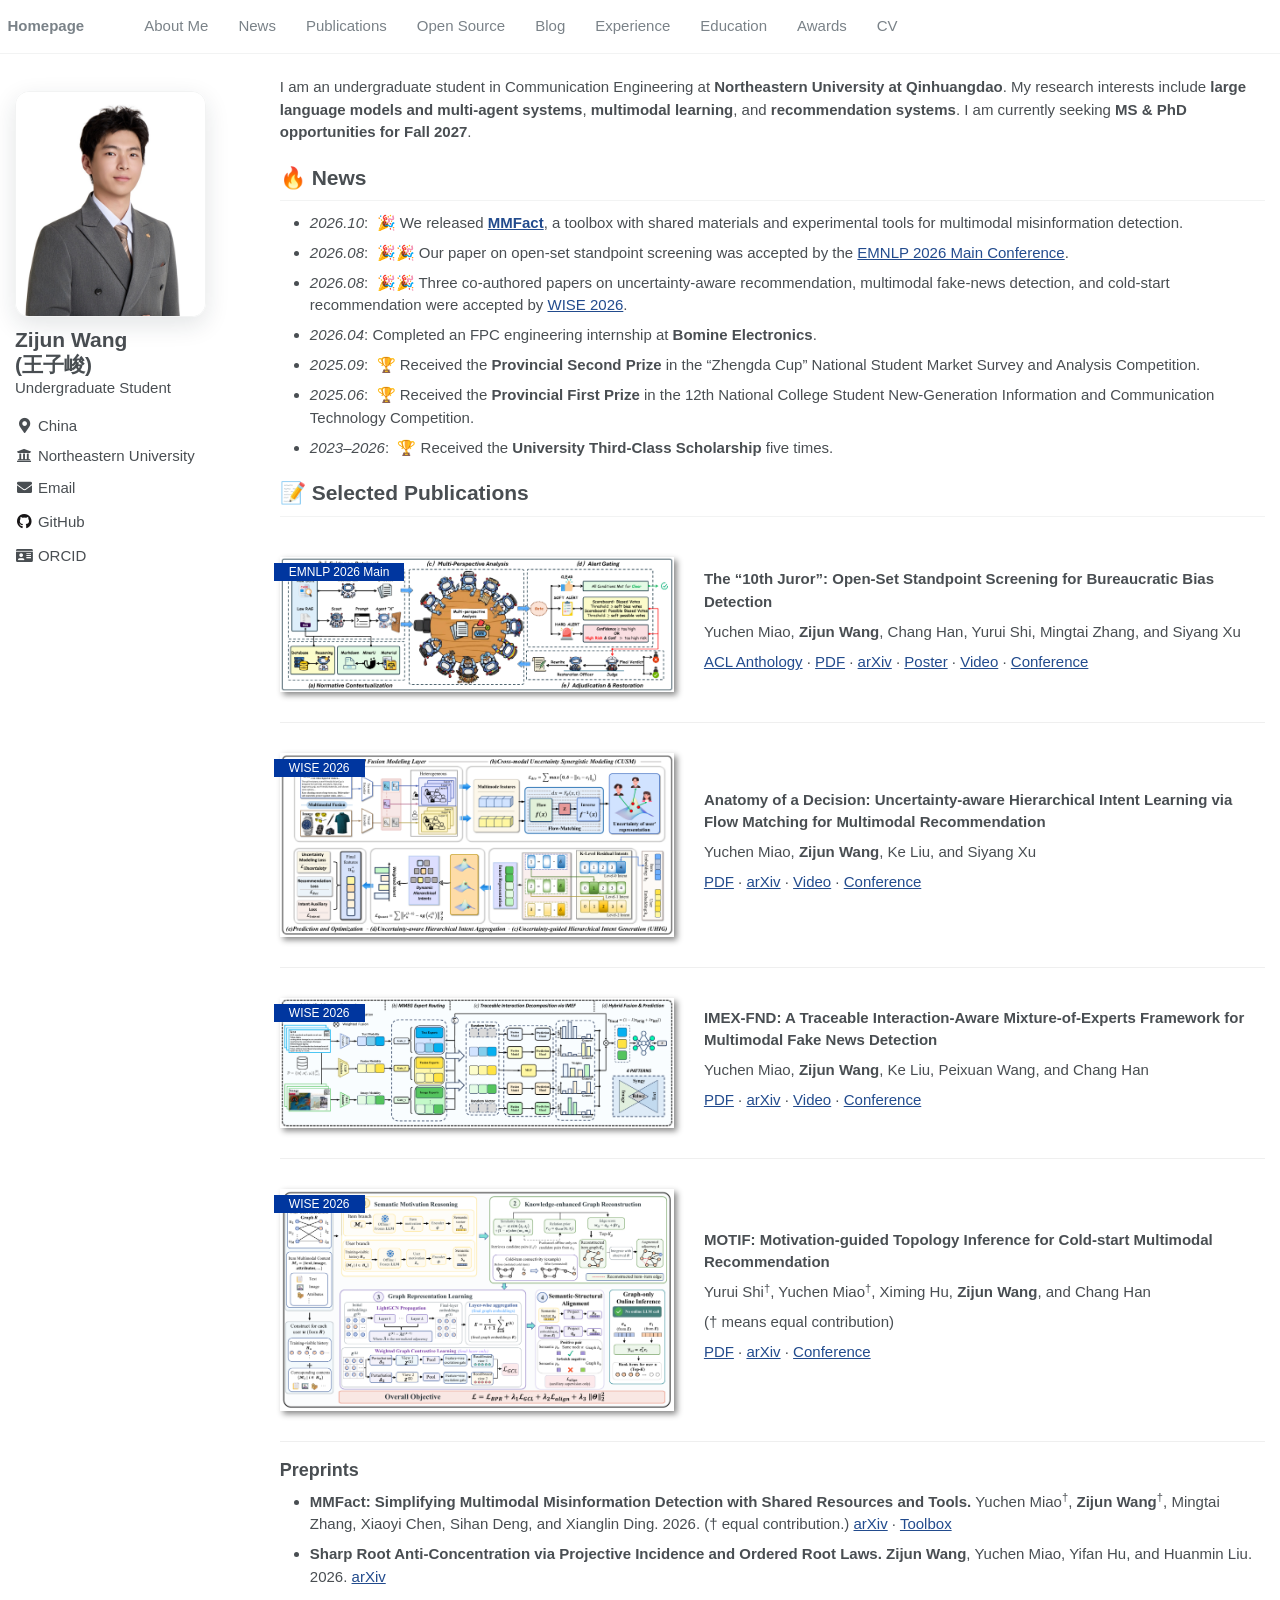
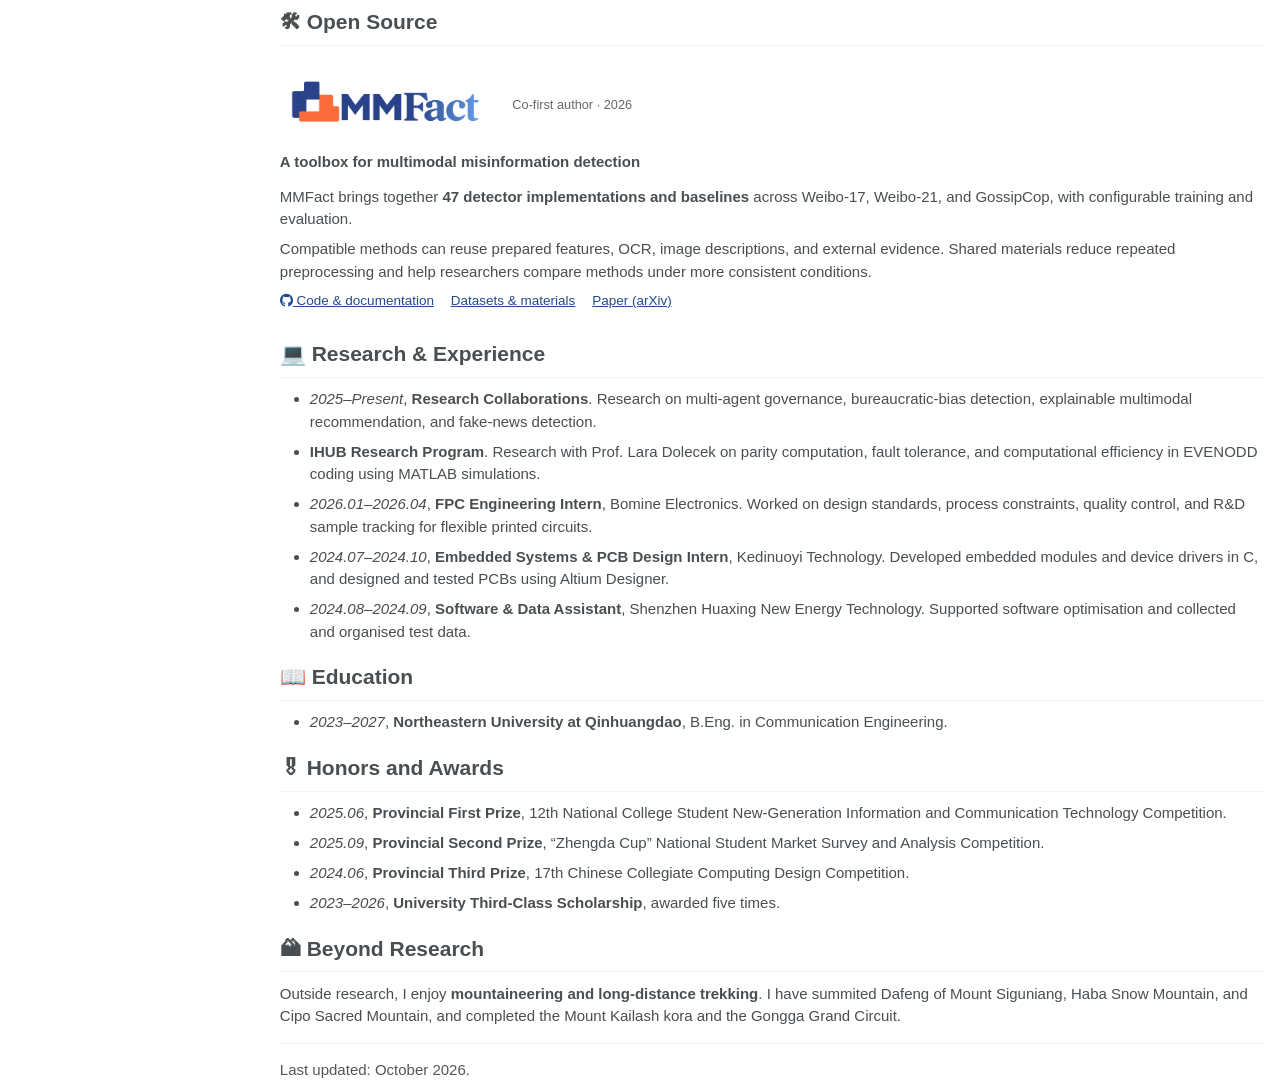
==== index.html @ 19ed55ae "Link EMNLP paper to its ACL Anthology publication" ====
<!doctype html>
<html lang="en" class="no-js">
<head>
  <meta charset="utf-8">
  <meta name="viewport" content="width=device-width, initial-scale=1.0">
  <title>Zijun Wang (王子峻) - Homepage</title>
  <meta name="description" content="Zijun Wang, an undergraduate in Communication Engineering at Northeastern University at Qinhuangdao. Research in large language models, multi-agent systems, multimodal learning, and recommendation.">
  <meta name="author" content="Zijun Wang">
  <meta name="theme-color" content="#ffffff">
  <link rel="canonical" href="https://wangzijun.top/">
  <meta property="og:type" content="website">
  <meta property="og:title" content="Zijun Wang (王子峻) - Homepage">
  <meta property="og:description" content="Zijun Wang, an undergraduate in Communication Engineering at Northeastern University at Qinhuangdao. Research in large language models, multi-agent systems, multimodal learning, and recommendation.">
  <meta property="og:url" content="https://wangzijun.top/">
  <meta property="og:image" content="https://wangzijun.top/assets/img/portrait.jpg">
  <meta name="twitter:card" content="summary_large_image">
  <link rel="icon" type="image/jpeg" href="assets/img/portrait.jpg">
  <link rel="stylesheet" href="assets/css/academic.css">
  <link rel="stylesheet" href="styles.css?v=20261028-open-source">
  <script src="main.js" defer></script>
</head>
<body>
  <a class="skip-link" href="#content">Skip to content</a>
  <header class="masthead">
    <div class="masthead__inner-wrap">
      <div class="masthead__menu">
        <nav id="site-nav" class="greedy-nav" aria-label="Main navigation">
          <button class="menu-toggle" type="button" aria-label="Open navigation" aria-controls="navigation-links" aria-expanded="false"><span class="navicon"></span></button>
          <ul class="visible-links" id="navigation-links">
            <li class="masthead__menu-item masthead__menu-item--lg masthead__menu-home-item"><a href="#about-me">Homepage</a></li>
            <li class="masthead__menu-item"><a href="#about-me">About Me</a></li>
            <li class="masthead__menu-item"><a href="#news">News</a></li>
            <li class="masthead__menu-item"><a href="#publications">Publications</a></li>
            <li class="masthead__menu-item"><a href="#open-source">Open Source</a></li>
            <li class="masthead__menu-item"><a href="articles.html">Blog</a></li>
            <li class="masthead__menu-item"><a href="#experience">Experience</a></li>
            <li class="masthead__menu-item"><a href="#education">Education</a></li>
            <li class="masthead__menu-item"><a href="#awards">Awards</a></li>
            <li class="masthead__menu-item"><a href="assets/cv.pdf">CV</a></li>
          </ul>
        </nav>
      </div>
    </div>
  </header>

  <main id="main">
    <aside class="sidebar sticky" aria-label="About Zijun Wang">
      <div class="profile_box" itemscope itemtype="https://schema.org/Person">
        <div class="author__avatar author__avatar--formal">
          <img src="assets/img/portrait.jpg" alt="Zijun Wang (王子峻)" width="175" height="208" itemprop="image">
        </div>
        <div class="author__content">
          <h3 class="author__name" itemprop="name">Zijun Wang <span class="author__name-cn">(王子峻)</span></h3>
        </div>
        <div class="author__urls-wrapper">
          <ul class="author__urls social-icons">
            <li><div class="author__role">Undergraduate Student</div></li>
            <li><i class="fas fa-fw fa-map-marker-alt" aria-hidden="true"></i> China</li>
            <li class="author__affiliation"><i class="fas fa-fw fa-university" aria-hidden="true"></i> Northeastern University</li>
            <li><a href="mailto:wangzj@mails.neu.edu.cn" itemprop="email"><i class="fas fa-fw fa-envelope" aria-hidden="true"></i> Email</a></li>
            <li><a href="https://github.com/sgzizi" itemprop="sameAs"><i class="fab fa-fw fa-github" aria-hidden="true"></i> GitHub</a></li>
            <li><a href="https://orcid.org/0009-0000-1725-4048" itemprop="sameAs"><i class="fas fa-fw fa-id-card" aria-hidden="true"></i> ORCID</a></li>
          </ul>
          <div class="author__urls_sm">
            <a href="mailto:wangzj@mails.neu.edu.cn" aria-label="Email Zijun Wang"><i class="fas fa-fw fa-envelope" aria-hidden="true"></i></a>
            <a href="https://github.com/sgzizi" aria-label="Zijun Wang on GitHub"><i class="fab fa-fw fa-github" aria-hidden="true"></i></a>
            <a href="https://orcid.org/0009-0000-1725-4048" aria-label="Zijun Wang on ORCID"><i class="fas fa-fw fa-id-card" aria-hidden="true"></i></a>
          </div>
        </div>
      </div>
    </aside>

    <article class="page" id="content" aria-label="Homepage">
      <div class="page__inner-wrap">
        <div class="page__content">
          <p><span class="anchor" id="about-me"></span><span id="about"></span><span id="top"></span></p>
          <p>I am an undergraduate student in Communication Engineering at <strong>Northeastern University at Qinhuangdao</strong>. My research interests include <strong>large language models and multi-agent systems</strong>, <strong>multimodal learning</strong>, and <strong>recommendation systems</strong>. I am currently seeking <strong>MS &amp; PhD opportunities for Fall 2027</strong>.</p>

          <h1 id="news">🔥 News</h1>
          <ul>
            <li><em>2026.10</em>: &nbsp;🎉 We released <a href="#mmfact"><strong>MMFact</strong></a>, a toolbox with shared materials and experimental tools for multimodal misinformation detection.</li>
            <li><em>2026.08</em>: &nbsp;🎉🎉 Our paper on open-set standpoint screening was accepted by the <a href="https://2026.emnlp.org/">EMNLP 2026 Main Conference</a>.</li>
            <li><em>2026.08</em>: &nbsp;🎉🎉 Three co-authored papers on uncertainty-aware recommendation, multimodal fake-news detection, and cold-start recommendation were accepted by <a href="https://conferences.sigappfr.org/wise2026/">WISE 2026</a>.</li>
            <li><em>2026.04</em>: Completed an FPC engineering internship at <strong>Bomine Electronics</strong>.</li>
            <li><em>2025.09</em>: &nbsp;🏆 Received the <strong>Provincial Second Prize</strong> in the “Zhengda Cup” National Student Market Survey and Analysis Competition.</li>
            <li><em>2025.06</em>: &nbsp;🏆 Received the <strong>Provincial First Prize</strong> in the 12th National College Student New-Generation Information and Communication Technology Competition.</li>
            <li><em>2023–2026</em>: &nbsp;🏆 Received the <strong>University Third-Class Scholarship</strong> five times.</li>
          </ul>

          <span id="research"></span>
          <h1 id="publications">📝 Selected Publications</h1>

          <div class="paper-box">
            <div class="paper-box-image"><div>
              <div class="badge">EMNLP 2026 Main</div>
              <img src="assets/img/publications/emnlp-10th-juror.png" alt="Framework of The 10th Juror" loading="lazy" width="400">
            </div></div>
            <div class="paper-box-text">
              <p><strong>The “10th Juror”: Open-Set Standpoint Screening for Bureaucratic Bias Detection</strong></p>
              <p>Yuchen Miao, <strong>Zijun Wang</strong>, Chang Han, Yurui Shi, Mingtai Zhang, and Siyang Xu</p>
              <p><a href="https://aclanthology.org/2026.emnlp-main.547/">ACL Anthology</a> · <a href="https://aclanthology.org/2026.emnlp-main.547.pdf">PDF</a> · <a href="https://arxiv.org/abs/2610.11136">arXiv</a> · <a href="https://yuchenmiao04.github.io/files/emnlp-10th-juror-poster.pdf">Poster</a> · <a href="https://www.bilibili.com/video/BV1QHHC6YEsH/">Video</a> · <a href="https://2026.emnlp.org/">Conference</a></p>
            </div>
          </div>

          <div class="paper-box">
            <div class="paper-box-image"><div>
              <div class="badge">WISE 2026</div>
              <img src="assets/img/publications/uhiflow.png" alt="UHIFlow framework" loading="lazy" width="400">
            </div></div>
            <div class="paper-box-text">
              <p><strong>Anatomy of a Decision: Uncertainty-aware Hierarchical Intent Learning via Flow Matching for Multimodal Recommendation</strong></p>
              <p>Yuchen Miao, <strong>Zijun Wang</strong>, Ke Liu, and Siyang Xu</p>
              <p><a href="assets/papers/uhiflow.pdf">PDF</a> · <a href="https://arxiv.org/abs/2609.29609">arXiv</a> · <a href="https://www.bilibili.com/video/BV1sLpt6jEbX/">Video</a> · <a href="https://conferences.sigappfr.org/wise2026/">Conference</a></p>
            </div>
          </div>

          <div class="paper-box">
            <div class="paper-box-image"><div>
              <div class="badge">WISE 2026</div>
              <img src="assets/img/publications/imex-fnd.png" alt="IMEX-FND framework" loading="lazy" width="400">
            </div></div>
            <div class="paper-box-text">
              <p><strong>IMEX-FND: A Traceable Interaction-Aware Mixture-of-Experts Framework for Multimodal Fake News Detection</strong></p>
              <p>Yuchen Miao, <strong>Zijun Wang</strong>, Ke Liu, Peixuan Wang, and Chang Han</p>
              <p><a href="assets/papers/imex-fnd.pdf">PDF</a> · <a href="https://arxiv.org/abs/2609.29610">arXiv</a> · <a href="https://www.bilibili.com/video/BV16Hpx6YENu/">Video</a> · <a href="https://conferences.sigappfr.org/wise2026/">Conference</a></p>
            </div>
          </div>

          <div class="paper-box">
            <div class="paper-box-image"><div>
              <div class="badge">WISE 2026</div>
              <img src="assets/img/publications/motif.png" alt="MOTIF framework" loading="lazy" width="400">
            </div></div>
            <div class="paper-box-text">
              <p><strong>MOTIF: Motivation-guided Topology Inference for Cold-start Multimodal Recommendation</strong></p>
              <p>Yurui Shi<sup>†</sup>, Yuchen Miao<sup>†</sup>, Ximing Hu, <strong>Zijun Wang</strong>, and Chang Han</p>
              <p>(† means equal contribution)</p>
              <p><a href="assets/papers/motif.pdf">PDF</a> · <a href="https://arxiv.org/abs/2608.25381">arXiv</a> · <a href="https://conferences.sigappfr.org/wise2026/">Conference</a></p>
            </div>
          </div>

          <h2 id="preprints">Preprints</h2>
          <ul>
            <li><strong>MMFact: Simplifying Multimodal Misinformation Detection with Shared Resources and Tools.</strong> Yuchen Miao<sup>†</sup>, <strong>Zijun Wang</strong><sup>†</sup>, Mingtai Zhang, Xiaoyi Chen, Sihan Deng, and Xianglin Ding. 2026. († equal contribution.) <a href="https://arxiv.org/abs/2610.34162">arXiv</a> · <a href="#mmfact">Toolbox</a></li>
            <li><strong>Sharp Root Anti-Concentration via Projective Incidence and Ordered Root Laws.</strong> <strong>Zijun Wang</strong>, Yuchen Miao, Yifan Hu, and Huanmin Liu. 2026. <a href="https://arxiv.org/abs/2608.01670">arXiv</a></li>
          </ul>

          <h1 id="open-source">🛠 Open Source</h1>
          <section class="open-source-project" id="mmfact" aria-labelledby="mmfact-title">
            <div class="open-source-project__header">
              <h2 id="mmfact-title"><a href="https://github.com/yuchenmiao04/MMFact"><img src="assets/img/projects/mmfact.png" alt="MMFact" width="2172" height="724" loading="lazy"></a></h2>
              <p class="open-source-project__meta">Co-first author · 2026</p>
            </div>
            <p class="open-source-project__subtitle">A toolbox for multimodal misinformation detection</p>
            <p>MMFact brings together <strong>47 detector implementations and baselines</strong> across Weibo-17, Weibo-21, and GossipCop, with configurable training and evaluation.</p>
            <p>Compatible methods can reuse prepared features, OCR, image descriptions, and external evidence. Shared materials reduce repeated preprocessing and help researchers compare methods under more consistent conditions.</p>
            <p class="open-source-project__links">
              <a href="https://github.com/yuchenmiao04/MMFact"><i class="fab fa-github" aria-hidden="true"></i> Code &amp; documentation</a>
              <a href="https://huggingface.co/datasets/PNemo/MMFact">Datasets &amp; materials</a>
              <a href="https://arxiv.org/abs/2610.34162">Paper (arXiv)</a>
            </p>
          </section>

          <h1 id="experience">💻 Research &amp; Experience</h1>
          <ul>
            <li><em>2025–Present</em>, <strong>Research Collaborations</strong>. Research on multi-agent governance, bureaucratic-bias detection, explainable multimodal recommendation, and fake-news detection.</li>
            <li><strong>IHUB Research Program</strong>. Research with Prof. Lara Dolecek on parity computation, fault tolerance, and computational efficiency in EVENODD coding using MATLAB simulations.</li>
            <li><em>2026.01–2026.04</em>, <strong>FPC Engineering Intern</strong>, Bomine Electronics. Worked on design standards, process constraints, quality control, and R&amp;D sample tracking for flexible printed circuits.</li>
            <li><em>2024.07–2024.10</em>, <strong>Embedded Systems &amp; PCB Design Intern</strong>, Kedinuoyi Technology. Developed embedded modules and device drivers in C, and designed and tested PCBs using Altium Designer.</li>
            <li><em>2024.08–2024.09</em>, <strong>Software &amp; Data Assistant</strong>, Shenzhen Huaxing New Energy Technology. Supported software optimisation and collected and organised test data.</li>
          </ul>

          <h1 id="education">📖 Education</h1>
          <ul>
            <li><em>2023–2027</em>, <strong>Northeastern University at Qinhuangdao</strong>, B.Eng. in Communication Engineering.</li>
          </ul>

          <h1 id="awards">🎖 Honors and Awards</h1>
          <ul>
            <li><em>2025.06</em>, <strong>Provincial First Prize</strong>, 12th National College Student New-Generation Information and Communication Technology Competition.</li>
            <li><em>2025.09</em>, <strong>Provincial Second Prize</strong>, “Zhengda Cup” National Student Market Survey and Analysis Competition.</li>
            <li><em>2024.06</em>, <strong>Provincial Third Prize</strong>, 17th Chinese Collegiate Computing Design Competition.</li>
            <li><em>2023–2026</em>, <strong>University Third-Class Scholarship</strong>, awarded five times.</li>
          </ul>

          <h1 id="beyond-research">🏔 Beyond Research</h1>
          <p>Outside research, I enjoy <strong>mountaineering and long-distance trekking</strong>. I have summited Dafeng of Mount Siguniang, Haba Snow Mountain, and Cipo Sacred Mountain, and completed the Mount Kailash kora and the Gongga Grand Circuit.</p>

          <hr>
          <p class="last-updated">Last updated: October 2026.</p>
        </div>
      </div>
    </article>
  </main>
</body>
</html>
<!-- Maintenance annotation; functional content is unchanged. -->
---- assets/css/academic.css ----
a:focus{outline:thin dotted #f89406;outline:5px auto #f89406;outline-offset:-2px}*,*:before,*:after{-moz-box-sizing:border-box;-webkit-box-sizing:border-box;box-sizing:border-box}html{box-sizing:border-box;background-color:#fff;font-size:15px;-webkit-text-size-adjust:100%;-ms-text-size-adjust:100%}body{margin:0}::-moz-selection{color:#fff;background:#000}::selection{color:#fff;background:#000}article,aside,details,figcaption,figure,footer,header,hgroup,main,nav,section{display:block}audio,canvas,video{display:inline-block;*display:inline;*zoom:1}audio:not([controls]){display:none}a{color:#224b8d}a:hover,a:active{outline:0}sub,sup{position:relative;font-size:75%;line-height:0;vertical-align:baseline}sup{top:-0.5em}sub{bottom:-0.25em}img{max-width:100%;width:auto\9;height:auto;vertical-align:middle;border:0;-ms-interpolation-mode:bicubic}#map_canvas img,.google-maps img{max-width:none}button,input,select,textarea{margin:0;font-size:100%;vertical-align:middle}button,input{*overflow:visible;line-height:normal}button::-moz-focus-inner,input::-moz-focus-inner{padding:0;border:0}button,html input[type="button"],input[type="reset"],input[type="submit"]{-webkit-appearance:button;cursor:pointer}label,select,button,input[type="button"],input[type="reset"],input[type="submit"],input[type="radio"],input[type="checkbox"]{cursor:pointer}input[type="search"]{box-sizing:content-box;-webkit-appearance:textfield}input[type="search"]::-webkit-search-decoration,input[type="search"]::-webkit-search-cancel-button{-webkit-appearance:none}textarea{overflow:auto;vertical-align:top}html{position:relative;min-height:100%}body{margin:0;padding:0;padding-bottom:0em;color:#494e52;font-family:"Trebuchet MS",Helvetica,sans-serif;line-height:1.5}body.overflow--hidden{overflow:hidden}h1,h2,h3,h4,h5,h6{margin:1em 0 0.5em;line-height:1.2;font-family:"Trebuchet MS",Helvetica,sans-serif;font-weight:bold}h1{margin-top:1em;font-size:1.4em}h2{font-size:1.2em}h3{font-size:1em}h4{font-size:1em}h5{font-size:1em}h6{font-size:1em}small,.small{font-size:1em}p{margin-bottom:0.5em}u,ins{text-decoration:none;border-bottom:1px solid #494e52}u a,ins a{color:inherit}ul{padding-inline-start:2em;margin-block-start:0.5em}del a{color:inherit}p,pre,blockquote,ul,ol,dl,figure,table,fieldset{orphans:3;widows:3}abbr[title],abbr[data-original-title]{text-decoration:none;cursor:help;border-bottom:1px dotted #494e52}blockquote{margin:2em 1em 2em 0;padding-left:1em;padding-right:1em;font-style:italic;border-left:0.25em solid #7a8288}blockquote cite{font-style:italic}blockquote cite:before{content:"\2014";padding-right:5px}a:hover,a:active{outline:0}tt,code,kbd,samp,pre{font-family:Monaco,Consolas,"Lucida Console",monospace}pre{overflow-x:auto}p>code,a>code,li>code,figcaption>code,td>code{padding-top:0.1rem;padding-bottom:0.1rem;font-size:1em;background:#fafafa;border:1px solid #f2f3f3;border-radius:4px;box-shadow:0 1px 1px rgba(0,0,0,0.125)}p>code:before,p>code:after,a>code:before,a>code:after,li>code:before,li>code:after,figcaption>code:before,figcaption>code:after,td>code:before,td>code:after{letter-spacing:-0.2em;content:"\00a0"}hr{display:block;margin:1em 0;border:0;border-top:1px solid #f2f3f3}ul li,ol li{margin-bottom:0.5em}li ul,li ol{margin-top:0.5em}figure{display:-webkit-box;display:flex;-webkit-box-pack:justify;justify-content:space-between;-webkit-box-align:start;align-items:flex-start;flex-wrap:wrap;margin:2em 0}figure img,figure iframe,figure .fluid-width-video-wrapper{margin-bottom:1em}figure img{width:100%;border-radius:4px;-webkit-transition:all 0.2s ease-in-out;transition:all 0.2s ease-in-out}figure>a{display:block}@media (min-width: 37.5em){figure.half>a,figure.half>img{width:calc(50% - 0.5em)}}figure.half figcaption{width:100%}@media (min-width: 37.5em){figure.third>a,figure.third>img{width:calc(33.3333% - 0.5em)}}figure.third figcaption{width:100%}figcaption{margin-bottom:0.5em;color:#777a7d;font-family:Georgia,Times,serif;font-size:1em}figcaption a{color:inherit;text-decoration:none;border-bottom:1px solid #bdc1c4;-webkit-transition:all 0.2s ease-in-out;transition:all 0.2s ease-in-out}figcaption a:hover{color:#000;border-bottom-color:#000}svg:not(:root){overflow:hidden}nav ul{margin:0;padding:0}nav li{list-style:none}nav a{text-decoration:none}nav ul li,nav ol li{margin-bottom:0}nav li ul,nav li ol{margin-top:0}b,i,strong,em,blockquote,p,q,span,figure,img,h1,h2,header,input,a,tr,td,form button,input[type="submit"],.btn,#goog-wm-sb,.highlight,.archive__item-teaser{-webkit-transition:all 0.2s ease-in-out;transition:all 0.2s ease-in-out}.hidden{display:none;visibility:hidden}.load{display:none}.transparent{opacity:0}.visually-hidden,.screen-reader-text,.screen-reader-text span,.screen-reader-shortcut{position:absolute !important;clip:rect(1px, 1px, 1px, 1px);height:1px !important;width:1px !important;border:0 !important;overflow:hidden}body:hover .visually-hidden a,body:hover .visually-hidden input,body:hover .visually-hidden button{display:none !important}.screen-reader-text:focus,.screen-reader-shortcut:focus{clip:auto !important;height:auto !important;width:auto !important;display:block;font-size:1em;font-weight:bold;padding:15px 23px 14px;background:#fff;z-index:100000;text-decoration:none;box-shadow:0 0 2px 2px rgba(0,0,0,0.6)}.skip-link{position:fixed;z-index:20;margin:0;font-family:"Trebuchet MS",Helvetica,sans-serif;white-space:nowrap}.skip-link li{height:0;width:0;list-style:none}.text-left{text-align:left}.text-center{text-align:center}.text-right{text-align:right}.text-justify{text-align:justify}.text-nowrap{white-space:nowrap}.cf{clear:both}.wrapper{max-width:925px;margin-left:auto;margin-right:auto}.wrapper:after{content:" ";display:block;clear:both}.align-left{display:block;margin-left:auto;margin-right:auto}@media (min-width: 37.5em){.align-left{float:left;margin-right:1em}}.align-right{display:block;margin-left:auto;margin-right:auto}@media (min-width: 37.5em){.align-right{float:right;margin-left:1em}}.align-center{display:block;margin-left:auto;margin-right:auto}@media (min-width: 57.8125em){.full{margin-right:-19.4915254237% !important}}.icon{display:inline-block;fill:currentColor;width:1em;height:1.1em;line-height:1;position:relative;top:-0.1em;vertical-align:middle}.social-icons .fa{color:#000}.social-icons .fa-behance,.social-icons .fa-behance-square{color:#1769FF}.social-icons .fa-dribbble{color:#ea4c89}.social-icons .fa-facebook,.social-icons .fa-facebook-square{color:#3b5998}.social-icons .fa-flickr{color:#ff0084}.social-icons .fa-foursquare{color:#0072b1}.social-icons .fa-github,.social-icons .fa-github-alt,.social-icons .fa-github-square{color:#171516}.social-icons .fa-google-plus,.social-icons .fa-google-plus-square{color:#dd4b39}.social-icons .fa-instagram{color:#517fa4}.social-icons .fa-lastfm,.social-icons .fa-lastfm-square{color:#d51007}.social-icons .fa-linkedin,.social-icons .fa-linkedin-square{color:#007bb6}.social-icons .fa-pinterest,.social-icons .fa-pinterest-p,.social-icons .fa-pinterest-square{color:#cb2027}.social-icons .fa-rss,.social-icons .fa-rss-square{color:#fa9b39}.social-icons .fa-soundcloud{color:#f30}.social-icons .fa-stack-exchange,.social-icons .fa-stack-overflow{color:#fe7a15}.social-icons .fa-tumblr,.social-icons .fa-tumblr-square{color:#32506d}.social-icons .fa-twitter,.social-icons .fa-twitter-square{color:#55acee}.social-icons .fa-vimeo,.social-icons .fa-vimeo-square{color:#1ab7ea}.social-icons .fa-vine{color:#00bf8f}.social-icons .fa-youtube,.social-icons .fa-youtube-square,.social-icons .fa-youtube-play{color:#b00}.social-icons .fa-xing,.social-icons .fa-xing-square{color:#006567}.navicon{position:relative;width:28px;height:4px;background:#fff;margin:auto;-webkit-transition:0.3s;transition:0.3s}.navicon:before,.navicon:after{content:"";position:absolute;left:0;width:28px;height:4px;background:#fff;-webkit-transition:0.3s;transition:0.3s}.navicon:before{top:-8px}.navicon:after{bottom:-8px}.close .navicon{background:transparent}.close .navicon:before,.close .navicon:after{-webkit-transform-origin:50% 50%;-ms-transform-origin:50% 50%;transform-origin:50% 50%;top:0;width:28px}.close .navicon:before{-webkit-transform:rotate3d(0, 0, 1, 45deg);transform:rotate3d(0, 0, 1, 45deg)}.close .navicon:after{-webkit-transform:rotate3d(0, 0, 1, -45deg);transform:rotate3d(0, 0, 1, -45deg)}@media (min-width: 57.8125em){.sticky{clear:both;position:-webkit-sticky;position:sticky;top:6em}.sticky::after{clear:both;content:"";display:table}.sticky>*{display:block}}.well{min-height:20px;padding:19px;margin-bottom:20px;background-color:#f5f5f5;border:1px solid #e3e3e3;border-radius:4px;box-shadow:inset 0 1px 1px rgba(0,0,0,0.05)}.show-modal{overflow:hidden;position:relative}.show-modal:before{position:absolute;content:"";top:0;left:0;width:100%;height:100%;z-index:999;background-color:rgba(255,255,255,0.85)}.show-modal .modal{display:block}.modal{display:none;position:fixed;width:300px;top:50%;left:50%;margin-left:-150px;margin-top:-150px;min-height:0;z-index:9999;background:#fff;border:1px solid #f2f3f3;border-radius:4px;box-shadow:0 1px 1px rgba(0,0,0,0.125)}.modal__title{margin:0;padding:0.5em 1em}.modal__supporting-text{padding:0 1em 0.5em 1em}.modal__actions{padding:0.5em 1em;border-top:1px solid #f2f3f3}.footnote{color:#9ba1a6;text-decoration:none}.footnotes{color:#9ba1a6}.footnotes ol,.footnotes li,.footnotes p{margin-bottom:0;font-size:1em}a.reversefootnote{color:#7a8288;text-decoration:none}a.reversefootnote:hover{text-decoration:underline}.required{color:#ee5f5b;font-weight:bold}@-webkit-keyframes intro{0%{opacity:0}100%{opacity:1}}@keyframes intro{0%{opacity:0}100%{opacity:1}}table{margin-bottom:1em;width:100%;font-family:"Trebuchet MS",Helvetica,sans-serif;font-size:1em;border-collapse:collapse}table+table{margin-top:1em}thead{background-color:#f2f3f3}th{padding:0.5em;font-weight:bold;text-align:left}tr{padding-bottom:.5em;padding-top:.5em}td{padding:.5em;border-bottom:1px solid #bdc1c4}tr,td,th{vertical-align:middle}.btn,#goog-wm-sb{display:inline-block;margin-bottom:0.25em;padding:0.5em 1em;color:#fff !important;font-family:"Trebuchet MS",Helvetica,sans-serif;font-size:1em;font-weight:bold;text-align:center;text-decoration:none;background-color:#7a8288;border:0 !important;border-radius:4px;cursor:pointer}.btn:hover,#goog-wm-sb:hover{background-color:#333}.btn .icon,#goog-wm-sb .icon{margin-right:0.5em}.btn .icon+.hidden,#goog-wm-sb .icon+.hidden{margin-left:-0.5em}.btn--block{display:block;width:100%}.btn--block+.btn--block{margin-top:0.25em}.btn--inverse{color:#7a8288 !important;border:1px solid #bdc1c4 !important;background-color:#fff}.btn--inverse:hover{color:#fff !important;border-color:#7a8288}.btn--light-outline{border:1px solid #fff !important;background-color:transparent}.btn--info{background-color:#224b8d}.btn--info:hover{background-color:#1b3c71}.btn--warning{background-color:#f89406}.btn--warning:hover{background-color:#c67605}.btn--success{background-color:#62c462}.btn--success:hover{background-color:#4e9d4e}.btn--danger{background-color:#ee5f5b}.btn--danger:hover{background-color:#be4c49}.btn--disabled{pointer-events:none;cursor:not-allowed;filter:alpha(opacity=65);box-shadow:none;opacity:0.65}.btn--facebook{background-color:#3b5998}.btn--facebook:hover{background-color:#2f477a}.btn--twitter{background-color:#55acee}.btn--twitter:hover{background-color:#448abe}.btn--google-plus{background-color:#dd4b39}.btn--google-plus:hover{background-color:#b13c2e}.btn--linkedin{background-color:#007bb6}.btn--linkedin:hover{background-color:#006292}.btn--x-large{font-size:1.2em}.btn--large{font-size:1em}.btn--small{font-size:.6875em}.notice{margin:2em 0 !important;padding:1em;font-family:"Trebuchet MS",Helvetica,sans-serif;font-size:1em !important;text-indent:initial;background-color:#f8f9f9;border-radius:4px;box-shadow:0 1px 1px rgba(189,193,196,0.25)}.notice h4{margin-top:0 !important;margin-bottom:0.75em}.page__content .notice h4{margin-bottom:0;font-size:1em}.notice p:last-child{margin-bottom:0 !important}.notice h4+p{margin-top:0;padding-top:0}.notice a{color:#bdc1c4}.notice a:hover{color:#717476}.notice code{background-color:#fcfcfc}.notice ul:last-child{margin-bottom:0}.notice--primary{margin:2em 0 !important;padding:1em;font-family:"Trebuchet MS",Helvetica,sans-serif;font-size:1em !important;text-indent:initial;background-color:#f2f3f3;border-radius:4px;box-shadow:0 1px 1px rgba(122,130,136,0.25)}.notice--primary h4{margin-top:0 !important;margin-bottom:0.75em}.page__content .notice--primary h4{margin-bottom:0;font-size:1em}.notice--primary p:last-child{margin-bottom:0 !important}.notice--primary h4+p{margin-top:0;padding-top:0}.notice--primary a{color:#7a8288}.notice--primary a:hover{color:#494e52}.notice--primary code{background-color:#f8f9f9}.notice--primary ul:last-child{margin-bottom:0}.notice--info{margin:2em 0 !important;padding:1em;font-family:"Trebuchet MS",Helvetica,sans-serif;font-size:1em !important;text-indent:initial;background-color:#e9edf4;border-radius:4px;box-shadow:0 1px 1px rgba(34,75,141,0.25)}.notice--info h4{margin-top:0 !important;margin-bottom:0.75em}.page__content .notice--info h4{margin-bottom:0;font-size:1em}.notice--info p:last-child{margin-bottom:0 !important}.notice--info h4+p{margin-top:0;padding-top:0}.notice--info a{color:#224b8d}.notice--info a:hover{color:#142d55}.notice--info code{background-color:#f4f6f9}.notice--info ul:last-child{margin-bottom:0}.notice--warning{margin:2em 0 !important;padding:1em;font-family:"Trebuchet MS",Helvetica,sans-serif;font-size:1em !important;text-indent:initial;background-color:#fef4e6;border-radius:4px;box-shadow:0 1px 1px rgba(248,148,6,0.25)}.notice--warning h4{margin-top:0 !important;margin-bottom:0.75em}.page__content .notice--warning h4{margin-bottom:0;font-size:1em}.notice--warning p:last-child{margin-bottom:0 !important}.notice--warning h4+p{margin-top:0;padding-top:0}.notice--warning a{color:#f89406}.notice--warning a:hover{color:#955904}.notice--warning code{background-color:#fffaf3}.notice--warning ul:last-child{margin-bottom:0}.notice--success{margin:2em 0 !important;padding:1em;font-family:"Trebuchet MS",Helvetica,sans-serif;font-size:1em !important;text-indent:initial;background-color:#eff9ef;border-radius:4px;box-shadow:0 1px 1px rgba(98,196,98,0.25)}.notice--success h4{margin-top:0 !important;margin-bottom:0.75em}.page__content .notice--success h4{margin-bottom:0;font-size:1em}.notice--success p:last-child{margin-bottom:0 !important}.notice--success h4+p{margin-top:0;padding-top:0}.notice--success a{color:#62c462}.notice--success a:hover{color:#3b763b}.notice--success code{background-color:#f7fcf7}.notice--success ul:last-child{margin-bottom:0}.notice--danger{margin:2em 0 !important;padding:1em;font-family:"Trebuchet MS",Helvetica,sans-serif;font-size:1em !important;text-indent:initial;background-color:#fdefef;border-radius:4px;box-shadow:0 1px 1px rgba(238,95,91,0.25)}.notice--danger h4{margin-top:0 !important;margin-bottom:0.75em}.page__content .notice--danger h4{margin-bottom:0;font-size:1em}.notice--danger p:last-child{margin-bottom:0 !important}.notice--danger h4+p{margin-top:0;padding-top:0}.notice--danger a{color:#ee5f5b}.notice--danger a:hover{color:#8f3937}.notice--danger code{background-color:#fef7f7}.notice--danger ul:last-child{margin-bottom:0}.masthead{position:sticky;top:0;background-color:white;border-bottom:1px solid #f2f3f3;-webkit-animation:intro 0.3s both;animation:intro 0.3s both;-webkit-animation-delay:0.15s;animation-delay:0.15s;z-index:20}.masthead__inner-wrap{max-width:925px;margin-left:auto;margin-right:auto;clear:both;padding:.5em;font-family:"Trebuchet MS",Helvetica,sans-serif}.masthead__inner-wrap:after{content:" ";display:block;clear:both}.masthead__inner-wrap::after{clear:both;content:"";display:table}@media (min-width: 80em){.masthead__inner-wrap{max-width:1280px}}.masthead__inner-wrap nav{z-index:10}.masthead__inner-wrap a{text-decoration:none}.masthead__menu ul{margin:0;padding:0;clear:both;list-style-type:none}.masthead__menu-home-item{display:none !important}@media (min-width: 48em){.masthead__menu-home-item{display:block !important}}.masthead__menu-item{display:block;list-style-type:none;white-space:nowrap}.masthead__menu-item--lg{padding-right:2em;font-weight:700}.breadcrumbs{max-width:925px;margin-left:auto;margin-right:auto;clear:both;margin-top:0;margin-bottom:0;padding-left:2em;padding-right:2em;font-family:"Trebuchet MS",Helvetica,sans-serif;-webkit-animation:intro 0.3s both;animation:intro 0.3s both;-webkit-animation-delay:0.30s;animation-delay:0.30s}.breadcrumbs:after{content:" ";display:block;clear:both}.breadcrumbs::after{clear:both;content:"";display:table}@media (min-width: 57.8125em){.breadcrumbs{padding-left:1em;padding-right:1em}}@media (min-width: 80em){.breadcrumbs{max-width:1280px}}.breadcrumbs ol{padding:0;list-style:none;font-size:1em}@media (min-width: 57.8125em){.breadcrumbs ol{width:83.0508474576%;float:right;margin-right:0}}@media (min-width: 80em){.breadcrumbs ol{padding-left:4.2372881356%}}.breadcrumbs li{display:inline}.breadcrumbs .current{font-weight:bold}.pagination{clear:both;width:100%;float:left;margin-left:0;margin-right:0;clear:both;margin-top:1em;padding-top:1em}.pagination::after{clear:both;content:"";display:table}.pagination ul{margin:0;padding:0;list-style-type:none;font-family:"Trebuchet MS",Helvetica,sans-serif}.pagination li{display:block;float:left;margin-left:-1px}.pagination li a{margin-bottom:0.25em;padding:0.5em 1em;font-family:"Trebuchet MS",Helvetica,sans-serif;font-size:14px;font-weight:bold;line-height:1.5;text-align:center;text-decoration:none;color:#9ba1a6;border:1px solid #bdc1c4;border-radius:0}.pagination li a:hover{color:#1a386a}.pagination li a.current{color:#fff;background:#7a8288}.pagination li a.disabled{color:#dee0e1;pointer-events:none;cursor:not-allowed}.pagination li:first-child{margin-left:0}.pagination li:first-child a{border-top-left-radius:4px;border-bottom-left-radius:4px}.pagination li:last-child a{border-top-right-radius:4px;border-bottom-right-radius:4px}.pagination--pager{display:block;padding:1em 2em;float:left;width:50%;font-family:"Trebuchet MS",Helvetica,sans-serif;font-size:1em;font-weight:bold;text-align:center;text-decoration:none;color:#bdc1c4;border:1px solid #bdc1c4;border-radius:4px}.pagination--pager:hover{color:#1a386a}.pagination--pager:first-child{border-top-right-radius:0;border-bottom-right-radius:0}.pagination--pager:last-child{margin-left:-1px;border-top-left-radius:0;border-bottom-left-radius:0}.pagination--pager.disabled{color:#dee0e1;pointer-events:none;cursor:not-allowed}.page__content+.pagination,.page__meta+.pagination,.comment__date+.pagination,.page__share+.pagination,.page__comments+.pagination{margin-top:2em;padding-top:2em;border-top:1px solid #f2f3f3}.greedy-nav{position:relative;min-width:250px;background:#fff}.greedy-nav a{display:block;margin:0 1rem;padding:0.5rem 0;color:#7a8288;text-decoration:none}.greedy-nav a:hover{color:#5c6266}.greedy-nav button{position:absolute;height:100%;right:0;padding:0 0.5rem;border:0;outline:none;background-color:#7a8288;color:#fff;cursor:pointer}.greedy-nav .visible-links{display:table}.greedy-nav .visible-links li{display:table-cell;vertical-align:middle}.greedy-nav .visible-links li:first-child{font-weight:bold}.greedy-nav .visible-links li:first-child a{margin-left:0}.greedy-nav .visible-links li:last-child a{margin-right:0}.greedy-nav .visible-links a{position:relative}.greedy-nav .visible-links a:before{content:"";position:absolute;left:0;bottom:0;height:4px;background:#bdc1c4;width:100%;-webkit-transition:all 0.2s ease-in-out;transition:all 0.2s ease-in-out;-webkit-transform:scaleX(0);-ms-transform:scaleX(0);transform:scaleX(0)}.greedy-nav .visible-links a:hover:before{-webkit-transform:scaleX(1);-ms-transform:scaleX(1);transform:scaleX(1)}.greedy-nav .hidden-links{position:absolute;top:100%;right:0;margin-top:15px;padding:5px;border:1px solid #f2f3f3;border-radius:4px;background:#fff;box-shadow:0 0 10px rgba(0,0,0,0.25)}.greedy-nav .hidden-links a{margin:0;padding:10px 20px;font-size:1em}.greedy-nav .hidden-links a:hover{color:#5c6266;background:#dee0e1}.greedy-nav .hidden-links:before{content:"";position:absolute;top:-11px;right:10px;width:0;border-style:solid;border-width:0 10px 10px;border-color:#f2f3f3 transparent;display:block;z-index:0}.greedy-nav .hidden-links:after{content:"";position:absolute;top:-10px;right:10px;width:0;border-style:solid;border-width:0 10px 10px;border-color:#fff transparent;display:block;z-index:1}.greedy-nav .hidden-links li{display:block;border-bottom:1px solid #f2f3f3}.greedy-nav .hidden-links li:last-child{border-bottom:none}.nav__list{font-size:1.25rem}.nav__list ul{margin-bottom:1em}.nav__list a{display:block;padding:0.125em 0;color:inherit}.nav__list a:hover{text-decoration:underline}.nav__list .active{margin-left:-0.5em;padding-left:0.5em;padding-right:0.5em;color:#fff;font-weight:bold;background:#7a8288;border-radius:4px}.nav__list .active:hover{color:#fff}.nav__title{margin:0;padding:0.5rem 1rem;font-family:"Trebuchet MS",Helvetica,sans-serif;font-size:1em;font-weight:bold}.nav__sub-title{display:block;margin:0.5rem 0;padding:0.5rem 0;font-family:"Trebuchet MS",Helvetica,sans-serif;font-size:1em;font-weight:bold;text-transform:uppercase;border-bottom:1px solid #f2f3f3}.toc{font-family:"Trebuchet MS",Helvetica,sans-serif;color:#7a8288;text-transform:uppercase;letter-spacing:1px;background-color:#fff;border:1px solid #f2f3f3;border-radius:4px;box-shadow:0 1px 1px rgba(0,0,0,0.125)}.toc .nav__title{color:#fff;font-size:1em;background:#7a8288;border-top-left-radius:4px;border-top-right-radius:4px}.toc__menu{margin:0;padding:0;width:100%;list-style:none;font-size:0.8rem}.toc__menu a{display:block;padding:0.5rem 1rem;color:#7a8288;font-size:.6875em;font-weight:bold;line-height:1.5;border-bottom:1px solid #f2f3f3}.toc__menu a:hover{color:#000;background:#f2f3f3}.toc__menu>li:last-child a{border-bottom:none}.toc__menu li ul>li a{padding-left:2rem;font-weight:normal}.toc__menu li>ul li{display:none}@media (min-width: 48em){.toc__menu li>ul li{display:block}}.page__footer{clear:both;float:left;margin-left:0;margin-right:0;width:100%;clear:both;position:absolute;bottom:0em;height:auto;margin-top:3em;color:#9ba1a6;-webkit-animation:intro 0.3s both;animation:intro 0.3s both;-webkit-animation-delay:0.45s;animation-delay:0.45s;background-color:#f2f3f3;border-top:1px solid #bdc1c4}.page__footer::after{clear:both;content:"";display:table}.page__footer footer{clear:both;margin-left:auto;margin-right:auto;margin-top:2em;max-width:100%;padding:0 1em 2em}.page__footer footer::after{clear:both;content:"";display:table}@media (min-width: 80em){.page__footer footer{max-width:1280px}}.page__footer a{color:inherit;text-decoration:none}.page__footer a:hover{text-decoration:underline}.page__footer .fas,.page__footer .fab,.page__footer .far,.page__footer .fal{color:#9ba1a6}.page__footer-copyright{font-family:"Trebuchet MS",Helvetica,sans-serif;font-size:.6875em}.page__footer-follow ul{margin:0;padding:0;list-style-type:none}.page__footer-follow li{display:inline-block;padding-top:5px;padding-bottom:5px;font-family:"Trebuchet MS",Helvetica,sans-serif;font-size:1em;text-transform:uppercase}.page__footer-follow li+li:before{content:"";padding-right:5px}.page__footer-follow a{padding-right:10px;font-weight:bold}.page__footer-follow .social-icons a{white-space:nowrap}div.highlighter-rouge,figure.highlight{position:relative;margin-bottom:1em;padding:1em;border:1px solid #f2f3f3;border-radius:4px;background-color:#fafafa;box-shadow:0 1px 1px rgba(0,0,0,0.125)}div.highlighter-rouge:before,figure.highlight:before{position:absolute;top:0;right:0;padding:0.5em;background-color:#f2f3f3;content:"\f121";font-family:"fontawesome" !important;font-size:1em;line-height:1;text-transform:none;speak:none}div.highlighter-rouge .highlight,figure.highlight .highlight{margin:0;font-family:Monaco,Consolas,"Lucida Console",monospace;font-size:.6875em;line-height:1.8}.highlight table td{padding:5px}.highlight table pre{margin:0}.highlight .c{color:#93a1a1}.highlight .err{color:#586e75}.highlight .g{color:#586e75}.highlight .k{color:#859900}.highlight .l{color:#586e75}.highlight .n{color:#586e75}.highlight .o{color:#859900}.highlight .x{color:#cb4b16}.highlight .p{color:#586e75}.highlight .cm{color:#93a1a1}.highlight .cp{color:#859900}.highlight .c1{color:#93a1a1}.highlight .cs{color:#859900}.highlight .gd{color:#2aa198}.highlight .ge{color:#586e75;font-style:italic}.highlight .gr{color:#dc322f}.highlight .gh{color:#cb4b16}.highlight .gi{color:#859900}.highlight .go{color:#586e75}.highlight .gp{color:#586e75}.highlight .gs{color:#586e75;font-weight:bold}.highlight .gu{color:#cb4b16}.highlight .gt{color:#586e75}.highlight .kc{color:#cb4b16}.highlight .kd{color:#22b3eb}.highlight .kn{color:#859900}.highlight .kp{color:#859900}.highlight .kr{color:#22b3eb}.highlight .kt{color:#dc322f}.highlight .ld{color:#586e75}.highlight .m{color:#2aa198}.highlight .s{color:#2aa198}.highlight .na{color:#586e75}.highlight .nb{color:#B58900}.highlight .nc{color:#22b3eb}.highlight .no{color:#cb4b16}.highlight .nd{color:#22b3eb}.highlight .ni{color:#cb4b16}.highlight .ne{color:#cb4b16}.highlight .nf{color:#22b3eb}.highlight .nl{color:#586e75}.highlight .nn{color:#586e75}.highlight .nx{color:#586e75}.highlight .py{color:#586e75}.highlight .nt{color:#22b3eb}.highlight .nv{color:#22b3eb}.highlight .ow{color:#859900}.highlight .w{color:#586e75}.highlight .mf{color:#2aa198}.highlight .mh{color:#2aa198}.highlight .mi{color:#2aa198}.highlight .mo{color:#2aa198}.highlight .sb{color:#93a1a1}.highlight .sc{color:#2aa198}.highlight .sd{color:#586e75}.highlight .s2{color:#2aa198}.highlight .se{color:#cb4b16}.highlight .sh{color:#586e75}.highlight .si{color:#2aa198}.highlight .sx{color:#2aa198}.highlight .sr{color:#dc322f}.highlight .s1{color:#2aa198}.highlight .ss{color:#2aa198}.highlight .bp{color:#22b3eb}.highlight .vc{color:#22b3eb}.highlight .vg{color:#22b3eb}.highlight .vi{color:#22b3eb}.highlight .il{color:#2aa198}form{margin:0 0 5px 0}form fieldset{margin-bottom:5px;padding:0;border-width:0}form legend{display:block;width:100%;margin-bottom:10px;*margin-left:-7px;padding:0;color:#494e52;border:0;border-bottom:1px solid #ccc;white-space:normal}form p{margin-bottom:5px / 2}form ul{list-style-type:none;margin:0 0 5px 0;padding:0}form br{display:none}label,input,button,select,textarea{vertical-align:baseline;*vertical-align:middle}input,button,select,textarea{box-sizing:border-box;font-family:"Trebuchet MS",Helvetica,sans-serif}label{display:block;margin-bottom:0.25em;color:#494e52;cursor:pointer}label small{font-size:1em}label input,label textarea,label select{display:block}input,textarea,select{display:inline-block;width:100%;padding:0.25em;margin-bottom:0.5em;color:#494e52;background-color:#fff;border:1px solid #ccc;border-radius:4px;box-shadow:0 1px 1px rgba(0,0,0,0.125)}input:hover,textarea:hover,select:hover{border-color:#bdc1c4}.input-mini{width:60px}.input-small{width:90px}input[type="image"],input[type="checkbox"],input[type="radio"]{width:auto;height:auto;padding:0;margin:3px 0;*margin-top:0;line-height:normal;cursor:pointer;border-radius:0;border:0 \9}input[type="checkbox"],input[type="radio"]{box-sizing:border-box;padding:0;*width:13px;*height:13px}input[type="image"]{border:0;box-shadow:none}input[type="file"]{width:auto;padding:initial;line-height:initial;border:initial;background-color:transparent;background-color:initial;box-shadow:none}input[type="button"],input[type="reset"],input[type="submit"]{width:auto;height:auto;cursor:pointer;*overflow:visible}select,input[type="file"]{*margin-top:4px}select{width:auto;background-color:#fff}select[multiple],select[size]{height:auto}textarea{resize:vertical;height:auto;overflow:auto;vertical-align:top}input[type="hidden"]{display:none}.form{position:relative}.radio,.checkbox{padding-left:18px;font-weight:normal}.radio input[type="radio"],.checkbox input[type="checkbox"]{float:left;margin-left:-18px}.radio.inline,.checkbox.inline{display:inline-block;padding-top:5px;margin-bottom:0;vertical-align:middle}.radio.inline+.radio.inline,.checkbox.inline+.checkbox.inline{margin-left:10px}input[disabled],select[disabled],textarea[disabled],input[readonly],select[readonly],textarea[readonly]{opacity:0.5;cursor:not-allowed}input:focus,textarea:focus{border-color:#7a8288;outline:0;outline:thin dotted \9}input[type="file"]:focus,input[type="radio"]:focus,input[type="checkbox"]:focus,select:focus{box-shadow:none}.help-block,.help-inline{color:#224b8d}.help-block{display:block;margin-bottom:1em;line-height:1em}.help-inline{display:inline-block;vertical-align:middle;padding-left:5px}.form-inline input,.form-inline textarea,.form-inline select{display:inline-block;margin-bottom:0}.form-inline label{display:inline-block}.form-inline .radio,.form-inline .checkbox,.form-inline .radio{padding-left:0;margin-bottom:0;vertical-align:middle}.form-inline .radio input[type="radio"],.form-inline .checkbox input[type="checkbox"]{float:left;margin-left:0;margin-right:3px}.form-search input,.form-search textarea,.form-search select{display:inline-block;margin-bottom:0}.form-search .search-query{padding-left:14px;padding-right:14px;margin-bottom:0;border-radius:14px}.form-search label{display:inline-block}.form-search .radio,.form-search .checkbox,.form-inline .radio{padding-left:0;margin-bottom:0;vertical-align:middle}.form-search .radio input[type="radio"],.form-search .checkbox input[type="checkbox"]{float:left;margin-left:0;margin-right:3px}.form--loading:before{content:''}.form--loading .form__spinner{display:block}.form:before{position:absolute;top:0;left:0;width:100%;height:100%;background-color:rgba(255,255,255,0.7);z-index:10}.form__spinner{display:none;position:absolute;top:50%;left:50%;z-index:11}#goog-fixurl ul{list-style:none;margin-left:0;padding-left:0}#goog-fixurl ul li{list-style-type:none}#goog-wm-qt{width:auto;margin-right:10px;margin-bottom:20px;padding:8px 20px;display:inline-block;font-size:1em;background-color:#fff;color:#000;border-width:2px !important;border-style:solid !important;border-color:gray;border-radius:4px}#main{max-width:925px;margin-left:auto;margin-right:auto;clear:both;margin-top:1em;padding-left:1em;padding-right:1em;animation:intro 0.3s both;animation-delay:0.35s}#main:after{content:" ";display:block;clear:both}#main::after{clear:both;content:"";display:table}@media (min-width: 80em){#main{max-width:1280px}}@media (min-width: 57.8125em){.page{width:83.0508474576%;float:right;margin-right:0;padding-left:4.2372881356%;padding-right:0%}}.page .page__inner-wrap{clear:both;width:100%;float:left;margin-left:0;margin-right:0}.page .page__inner-wrap .page__content,.page .page__inner-wrap .page__meta,.page .page__inner-wrap .comment__date,.page .page__inner-wrap .page__share{clear:both;width:100%;float:left;margin-left:0;margin-right:0}.page__title{margin-top:0;line-height:1}.page__title+.page__meta,.page__title+.comment__date{margin-top:-0.5em}.page__lead{font-family:"Trebuchet MS",Helvetica,sans-serif;font-size:1.2em}.page__content #about-me{margin-top:-10em}.page__content #about-me:before{content:'';display:block;position:relative;width:0;height:10em;margin-top:-10em}.page__content h1{margin-top:1em;padding-bottom:0.5em;border-bottom:1px solid #f2f3f3}.page__content p,.page__content li,.page__content dl{font-size:1em}.page__content p{margin:0 0 .5em}.page__content a{text-decoration:underline}.page__content a:hover{text-decoration:underline}.page__content a:hover img{box-shadow:0 0 10px rgba(0,0,0,0.25)}.page__content dt{margin-top:1em;font-family:"Trebuchet MS",Helvetica,sans-serif;font-weight:bold}.page__content dd{margin-left:1em;font-family:"Trebuchet MS",Helvetica,sans-serif;font-size:1em}.page__content .small{font-size:1em}.page__content blockquote+.small{margin-top:-1.5em;padding-left:1.25rem}.page__hero{position:relative;margin-bottom:2em;clear:both;animation:intro 0.3s both;animation-delay:0.25s}.page__hero::after{clear:both;content:"";display:table}.page__hero--overlay{position:relative;margin-bottom:2em;padding:3em 0;clear:both;background-size:cover;background-repeat:no-repeat;background-position:center;animation:intro 0.3s both;animation-delay:0.25s}.page__hero--overlay::after{clear:both;content:"";display:table}.page__hero--overlay a{color:#fff}.page__hero--overlay .wrapper{padding-left:1em;padding-right:1em}@media (min-width: 80em){.page__hero--overlay .wrapper{max-width:1280px}}.page__hero--overlay .page__title,.page__hero--overlay .page__meta,.page__hero--overlay .comment__date,.page__hero--overlay .page__lead,.page__hero--overlay .btn,.page__hero--overlay #goog-wm-sb{color:#fff;text-shadow:1px 1px 4px rgba(0,0,0,0.5)}.page__hero--overlay .page__lead{max-width:768px}.page__hero--overlay .page__title{font-size:1.953em}@media (min-width: 37.5em){.page__hero--overlay .page__title{font-size:2.441em}}.page__hero-image{width:100%;height:auto;-ms-interpolation-mode:bicubic}.page__hero-caption{position:absolute;bottom:0;right:0;margin:0 auto;padding:2px 5px;color:#fff;font-family:Georgia,Times,serif;font-size:.6875em;background:#000;text-align:right;z-index:5;opacity:0.5;border-radius:4px 0 4px 0}@media (min-width: 57.8125em){.page__hero-caption{padding:5px 10px}}.page__hero-caption a{color:#fff;text-decoration:none}.page__share{margin-top:2em;padding-top:1em;border-top:1px solid #f2f3f3}@media (max-width: 37.5em){.page__share .btn span,.page__share #goog-wm-sb span{border:0;clip:rect(0 0 0 0);height:1px;margin:-1px;overflow:hidden;padding:0;position:absolute;width:1px}}.page__share-title{margin-bottom:10px;font-size:1em;text-transform:uppercase}.page__meta,.comment__date{margin-top:2em;color:#9ba1a6;font-family:"Trebuchet MS",Helvetica,sans-serif;font-size:1em}.page__meta p,.comment__date p{margin:0}.page__meta a,.comment__date a{color:inherit}.page__meta-title{margin-bottom:10px;font-size:1em;text-transform:uppercase}.page__taxonomy .sep{display:none}.page__taxonomy strong{margin-right:10px}.page__taxonomy-item{display:inline-block;margin-right:5px;margin-bottom:8px;padding:5px 10px;text-decoration:none;border:1px solid #bdc1c4;border-radius:4px}.page__taxonomy-item:hover{text-decoration:none;color:#1a386a}.page__comments{clear:both;width:100%;float:left;margin-left:0;margin-right:0}.page__comments-title{margin-top:2rem;margin-bottom:10px;padding-top:2rem;font-size:1em;border-top:1px solid #f2f3f3;text-transform:uppercase}.page__comments-form{padding:1em;background:#f2f3f3;transition:all 0.2s ease-in-out}.page__comments-form.disabled input,.page__comments-form.disabled button,.page__comments-form.disabled textarea,.page__comments-form.disabled label{pointer-events:none;cursor:not-allowed;filter:alpha(opacity=65);box-shadow:none;opacity:0.65}.comment{clear:both;margin:1em 0}.comment::after{clear:both;content:"";display:table}.comment:not(:last-child){border-bottom:1px solid #f2f3f3}.comment__avatar-wrapper{float:left;width:60px;height:60px}@media (min-width: 57.8125em){.comment__avatar-wrapper{width:100px;height:100px}}.comment__avatar{width:40px;height:40px;border-radius:50%}@media (min-width: 57.8125em){.comment__avatar{width:80px;height:80px;padding:5px;border:1px solid #f2f3f3}}.comment__content-wrapper{float:right;width:calc(100% - 60px)}@media (min-width: 57.8125em){.comment__content-wrapper{width:calc(100% - 100px)}}.comment__author{margin:0}.comment__author a{text-decoration:none}.comment__date{margin:0}.comment__date a{text-decoration:none}.page__related{margin-top:2em;padding-top:1em;border-top:1px solid #f2f3f3;clear:both;float:left}.page__related::after{clear:both;content:"";display:table}@media (min-width: 57.8125em){.page__related{margin-left:21.186440678%}}.page__related a{color:inherit;text-decoration:none}.page__related-title{margin-bottom:10px;font-size:1em;text-transform:uppercase}.archive{margin-bottom:2em}@media (min-width: 48em){.archive{width:100%;float:left;margin-left:0;margin-right:0}}@media (min-width: 57.8125em){.archive{width:83.0508474576%;float:right;margin-right:0;padding-left:4.2372881356%}}.archive a{text-decoration:underline}.archive a:hover{text-decoration:underline}.archive a:hover img{box-shadow:0 0 10px rgba(0,0,0,0.25)}.archive__subtitle{margin:1.414em 0 0;padding-bottom:0.5em;font-size:1em;color:#9ba1a6;border-bottom:1px solid #f2f3f3}.archive__subtitle+.list__item .archive__item-title{margin-top:0.5em}.archive__item-title{margin-bottom:0.25em;font-family:"Trebuchet MS",Helvetica,sans-serif}.archive__item-title a+a{opacity:0.5}.page__content .archive__item-title{margin-top:1em;border-bottom:none}.archive__item-excerpt{margin-top:0;font-size:1em}.archive__item-excerpt+p{text-indent:0}.archive__item-teaser{border-radius:4px;overflow:hidden}.archive__item-teaser img{width:100%}.archive__item:hover .archive__item-teaser{box-shadow:0 0 10px rgba(0,0,0,0.25)}.archive__item:hover .archive__item-title{text-decoration:underline}@media (min-width: 48em){.list__item{padding-right:0px}}@media (min-width: 57.8125em){.list__item{padding-right:0px}}@media (min-width: 80em){.list__item{padding-right:0px}}.list__item .page__meta,.list__item .comment__date{margin:0 0 4px}.grid__item{margin-bottom:2em}.grid__item .page__meta,.grid__item .comment__date{margin:0 0 4px}.grid__item .archive__item-title{margin-top:0.5em;font-size:1em}.grid__item .archive__item-excerpt{display:none}@media (min-width: 37.5em){.grid__item{width:48.9795918367%;float:left}.grid__item:nth-child(2n+1){margin-left:0;margin-right:-100%;clear:both;margin-left:0}.grid__item:nth-child(2n+2){margin-left:51.0204081633%;margin-right:-100%;clear:none}.grid__item .archive__item-teaser{max-height:200px}}@media (min-width: 48em){.grid__item{margin-left:0;margin-right:0;width:23.4693877551%;float:left}.grid__item:nth-child(4n+1){margin-left:0;margin-right:-100%;clear:both;margin-left:0}.grid__item:nth-child(4n+2){margin-left:25.5102040816%;margin-right:-100%;clear:none}.grid__item:nth-child(4n+3){margin-left:51.0204081633%;margin-right:-100%;clear:none}.grid__item:nth-child(4n+4){margin-left:76.5306122449%;margin-right:-100%;clear:none}.grid__item .archive__item-teaser{max-height:120px}.grid__item .archive__item-excerpt{display:block;font-size:1em}}.feature__wrapper{clear:both;margin-bottom:2em;border-bottom:1px solid #f2f3f3}.feature__wrapper::after{clear:both;content:"";display:table}.feature__item{margin-bottom:2em;font-size:1.25rem}@media (min-width: 37.5em){.feature__item{margin-bottom:0;width:32.2033898305%;float:left}.feature__item:nth-child(3n+1){margin-left:0;margin-right:-100%;clear:both;margin-left:0}.feature__item:nth-child(3n+2){margin-left:33.8983050847%;margin-right:-100%;clear:none}.feature__item:nth-child(3n+3){margin-left:67.7966101695%;margin-right:-100%;clear:none}.feature__item .feature__item-teaser{max-height:200px;overflow:hidden}}.feature__item--left{clear:both;width:100%;float:left;margin-left:0;margin-right:0;font-size:1.25rem}.feature__item--left .archive__item-teaser{margin-bottom:2em}@media (min-width: 37.5em){.feature__item--left .archive__item-teaser{width:40.6779661017%;float:left;margin-right:1.6949152542%}.feature__item--left .archive__item-body{width:57.6271186441%;float:right;margin-right:0;padding-left:4.2372881356%;padding-right:8.4745762712%}}.feature__item--right{clear:both;width:100%;float:left;margin-left:0;margin-right:0;font-size:1.25rem}.feature__item--right .archive__item-teaser{margin-bottom:2em}@media (min-width: 37.5em){.feature__item--right{text-align:right}.feature__item--right .archive__item-teaser{width:40.6779661017%;float:right;margin-left:1.6949152542%}.feature__item--right .archive__item-body{width:57.6271186441%;float:left;margin-left:0;padding-left:4.2372881356%;padding-right:8.4745762712%}}.feature__item--center{clear:both;width:100%;float:left;margin-left:0;margin-right:0;font-size:1.25rem}.feature__item--center .archive__item-teaser{margin-bottom:2em}@media (min-width: 37.5em){.feature__item--center{text-align:center}.feature__item--center .archive__item-teaser{margin:0 auto;width:40.6779661017%}.feature__item--center .archive__item-body{margin:0 auto;width:57.6271186441%}}.sidebar{-webkit-transform:translate3d(0, 0, 0);transform:translate3d(0, 0, 0);clear:both;margin-bottom:1em}.sidebar::after{clear:both;content:"";display:table}@media (min-width: 57.8125em){.sidebar{width:15.2542372881%;float:left;margin-right:1.6949152542%;opacity:1;-webkit-transition:opacity 0.2s ease-in-out;transition:opacity 0.2s ease-in-out}.sidebar:hover{opacity:1}}@media (min-width: 80em){.sidebar{padding-right:0}}.sidebar h2,.sidebar h3,.sidebar h4,.sidebar h5,.sidebar h6{margin-bottom:0;font-family:"Trebuchet MS",Helvetica,sans-serif}.sidebar h3,.sidebar h4{font-size:1em}.sidebar p,.sidebar li{font-family:"Trebuchet MS",Helvetica,sans-serif;font-size:1em;line-height:1.5}.sidebar img{width:100%}.sidebar__right{margin-bottom:1em}@media (min-width: 57.8125em){.sidebar__right{position:relative;float:right;width:0px;margin-left:2.5423728814%;z-index:10}}@media (min-width: 80em){.sidebar__right{width:0px}}.profile_box{display:flex;justify-content:flex-start;align-content:flex-start;align-items:center}@media (min-width: 57.8125em){.profile_box{display:block}}.author__avatar{display:table-cell;vertical-align:top;width:75px}@media (min-width: 57.8125em){.author__avatar{display:block;width:auto;height:auto}}.author__avatar img{display:block;width:100%;max-width:175px;min-width:75px;aspect-ratio:3 / 4;object-fit:cover;object-position:center;border:1px solid #f2f3f3;border-radius:14px;box-shadow:0 8px 24px rgba(27,39,51,0.12)}@media (min-width: 57.8125em){.author__avatar img{max-width:100%}}.author__content{display:table-cell;vertical-align:top;padding-left:10px;min-width:120px;line-height:1}@media (min-width: 57.8125em){.author__content{display:block;width:100%;padding-left:0;padding-right:0}}.author__name{margin:0}@media (min-width: 57.8125em){.author__name{margin-top:10px;margin-bottom:10px}}.sidebar .author__name{font-family:"Trebuchet MS",Helvetica,sans-serif;font-size:1.2em}@media (min-width: 48em){.sidebar .author__name{font-size:1.4em}}.author__bio{margin:0}@media (min-width: 57.8125em){.author__bio{margin-top:10px;margin-bottom:20px}}.author__urls-wrapper{position:relative;display:table-cell;vertical-align:middle;font-family:"Trebuchet MS",Helvetica,sans-serif;z-index:10;position:relative;margin-left:auto;cursor:pointer}.author__urls-wrapper li:last-child a{margin-bottom:0}@media (min-width: 57.8125em){.author__urls-wrapper{display:block}}.author__urls-wrapper button{margin-bottom:0;width:120px;padding:0.5em}@media (min-width: 57.8125em){.author__urls-wrapper button{display:none}}.author__urls{display:none;position:absolute;right:0;margin-top:15px;padding:10px;list-style-type:none;border:1px solid #f2f3f3;border-radius:4px;background:#fff;z-index:-1;box-shadow:0 0 10px rgba(0,0,0,0.25);cursor:default}@media (min-width: 57.8125em){.author__urls{display:block;position:relative;margin:0;padding:0;border:0;background:transparent;box-shadow:none}}.author__urls:before{display:block;content:"";position:absolute;top:-11px;left:calc(50% - 10px);width:0;border-style:solid;border-width:0 10px 10px;border-color:#f2f3f3 transparent;z-index:0}@media (min-width: 57.8125em){.author__urls:before{display:none}}.author__urls:after{display:block;content:"";position:absolute;top:-10px;left:calc(50% - 10px);width:0;border-style:solid;border-width:0 10px 10px;border-color:#fff transparent;z-index:1}@media (min-width: 57.8125em){.author__urls:after{display:none}}.author__urls li{white-space:nowrap}.author__urls a{display:block;margin-bottom:5px;padding-right:5px;padding-top:2px;padding-bottom:2px;color:inherit;font-size:1em;text-decoration:none}.author__urls a:hover{text-decoration:underline}.author__urls_sm{padding:.25em;font-size:1.75em;display:block}.author__urls_sm a{color:inherit;text-decoration:none}.author__urls_sm a:hover{text-decoration:underline}@media (min-width: 57.8125em){.author__urls_sm{display:none}}/*!
 * Font Awesome Free 5.5.0 by @fontawesome - https://fontawesome.com
 * License - https://fontawesome.com/license/free (Icons: CC BY 4.0, Fonts: SIL OFL 1.1, Code: MIT License)
 */.fa,.fas,.far,.fal,.fab{-moz-osx-font-smoothing:grayscale;-webkit-font-smoothing:antialiased;display:inline-block;font-style:normal;font-variant:normal;text-rendering:auto;line-height:1}.fa-lg{font-size:1.3333333333em;line-height:.75em;vertical-align:-.0667em}.fa-xs{font-size:.75em}.fa-sm{font-size:.875em}.fa-1x{font-size:1em}.fa-2x{font-size:2em}.fa-3x{font-size:3em}.fa-4x{font-size:4em}.fa-5x{font-size:5em}.fa-6x{font-size:6em}.fa-7x{font-size:7em}.fa-8x{font-size:8em}.fa-9x{font-size:9em}.fa-10x{font-size:10em}.fa-fw{text-align:center;width:1.25em}.fa-ul{list-style-type:none;margin-left:2.5em;padding-left:0}.fa-ul>li{position:relative}.fa-li{left:-2em;position:absolute;text-align:center;width:2em;line-height:inherit}.fa-border{border:solid 0.08em #eee;border-radius:.1em;padding:.2em .25em .15em}.fa-pull-left{float:left}.fa-pull-right{float:right}.fa.fa-pull-left,.fas.fa-pull-left,.far.fa-pull-left,.fal.fa-pull-left,.fab.fa-pull-left{margin-right:.3em}.fa.fa-pull-right,.fas.fa-pull-right,.far.fa-pull-right,.fal.fa-pull-right,.fab.fa-pull-right{margin-left:.3em}.fa-spin{animation:fa-spin 2s infinite linear}.fa-pulse{animation:fa-spin 1s infinite steps(8)}@keyframes fa-spin{0%{transform:rotate(0deg)}100%{transform:rotate(360deg)}}.fa-rotate-90{-ms-filter:"progid:DXImageTransform.Microsoft.BasicImage(rotation=1)";transform:rotate(90deg)}.fa-rotate-180{-ms-filter:"progid:DXImageTransform.Microsoft.BasicImage(rotation=2)";transform:rotate(180deg)}.fa-rotate-270{-ms-filter:"progid:DXImageTransform.Microsoft.BasicImage(rotation=3)";transform:rotate(270deg)}.fa-flip-horizontal{-ms-filter:"progid:DXImageTransform.Microsoft.BasicImage(rotation=0, mirror=1)";transform:scale(-1, 1)}.fa-flip-vertical{-ms-filter:"progid:DXImageTransform.Microsoft.BasicImage(rotation=2, mirror=1)";transform:scale(1, -1)}.fa-flip-horizontal.fa-flip-vertical{-ms-filter:"progid:DXImageTransform.Microsoft.BasicImage(rotation=2, mirror=1)";transform:scale(-1, -1)}:root .fa-rotate-90,:root .fa-rotate-180,:root .fa-rotate-270,:root .fa-flip-horizontal,:root .fa-flip-vertical{filter:none}.fa-stack{display:inline-block;height:2em;line-height:2em;position:relative;vertical-align:middle;width:2.5em}.fa-stack-1x,.fa-stack-2x{left:0;position:absolute;text-align:center;width:100%}.fa-stack-1x{line-height:inherit}.fa-stack-2x{font-size:2em}.fa-inverse{color:#fff}.fa-500px:before{content:""}.fa-accessible-icon:before{content:""}.fa-accusoft:before{content:""}.fa-acquisitions-incorporated:before{content:""}.fa-ad:before{content:""}.fa-address-book:before{content:""}.fa-address-card:before{content:""}.fa-adjust:before{content:""}.fa-adn:before{content:""}.fa-adversal:before{content:""}.fa-affiliatetheme:before{content:""}.fa-air-freshener:before{content:""}.fa-algolia:before{content:""}.fa-align-center:before{content:""}.fa-align-justify:before{content:""}.fa-align-left:before{content:""}.fa-align-right:before{content:""}.fa-alipay:before{content:""}.fa-allergies:before{content:""}.fa-amazon:before{content:""}.fa-amazon-pay:before{content:""}.fa-ambulance:before{content:""}.fa-american-sign-language-interpreting:before{content:""}.fa-amilia:before{content:""}.fa-anchor:before{content:""}.fa-android:before{content:""}.fa-angellist:before{content:""}.fa-angle-double-down:before{content:""}.fa-angle-double-left:before{content:""}.fa-angle-double-right:before{content:""}.fa-angle-double-up:before{content:""}.fa-angle-down:before{content:""}.fa-angle-left:before{content:""}.fa-angle-right:before{content:""}.fa-angle-up:before{content:""}.fa-angry:before{content:""}.fa-angrycreative:before{content:""}.fa-angular:before{content:""}.fa-ankh:before{content:""}.fa-app-store:before{content:""}.fa-app-store-ios:before{content:""}.fa-apper:before{content:""}.fa-apple:before{content:""}.fa-apple-alt:before{content:""}.fa-apple-pay:before{content:""}.fa-archive:before{content:""}.fa-archway:before{content:""}.fa-arrow-alt-circle-down:before{content:""}.fa-arrow-alt-circle-left:before{content:""}.fa-arrow-alt-circle-right:before{content:""}.fa-arrow-alt-circle-up:before{content:""}.fa-arrow-circle-down:before{content:""}.fa-arrow-circle-left:before{content:""}.fa-arrow-circle-right:before{content:""}.fa-arrow-circle-up:before{content:""}.fa-arrow-down:before{content:""}.fa-arrow-left:before{content:""}.fa-arrow-right:before{content:""}.fa-arrow-up:before{content:""}.fa-arrows-alt:before{content:""}.fa-arrows-alt-h:before{content:""}.fa-arrows-alt-v:before{content:""}.fa-assistive-listening-systems:before{content:""}.fa-asterisk:before{content:""}.fa-asymmetrik:before{content:""}.fa-at:before{content:""}.fa-atlas:before{content:""}.fa-atom:before{content:""}.fa-audible:before{content:""}.fa-audio-description:before{content:""}.fa-autoprefixer:before{content:""}.fa-avianex:before{content:""}.fa-aviato:before{content:""}.fa-award:before{content:""}.fa-aws:before{content:""}.fa-backspace:before{content:""}.fa-backward:before{content:""}.fa-balance-scale:before{content:""}.fa-ban:before{content:""}.fa-band-aid:before{content:""}.fa-bandcamp:before{content:""}.fa-barcode:before{content:""}.fa-bars:before{content:""}.fa-baseball-ball:before{content:""}.fa-basketball-ball:before{content:""}.fa-bath:before{content:""}.fa-battery-empty:before{content:""}.fa-battery-full:before{content:""}.fa-battery-half:before{content:""}.fa-battery-quarter:before{content:""}.fa-battery-three-quarters:before{content:""}.fa-bed:before{content:""}.fa-beer:before{content:""}.fa-behance:before{content:""}.fa-behance-square:before{content:""}.fa-bell:before{content:""}.fa-bell-slash:before{content:""}.fa-bezier-curve:before{content:""}.fa-bible:before{content:""}.fa-bicycle:before{content:""}.fa-bimobject:before{content:""}.fa-binoculars:before{content:""}.fa-birthday-cake:before{content:""}.fa-bitbucket:before{content:""}.fa-bitcoin:before{content:""}.fa-bity:before{content:""}.fa-black-tie:before{content:""}.fa-blackberry:before{content:""}.fa-blender:before{content:""}.fa-blender-phone:before{content:""}.fa-blind:before{content:""}.fa-blogger:before{content:""}.fa-blogger-b:before{content:""}.fa-bluetooth:before{content:""}.fa-bluetooth-b:before{content:""}.fa-bold:before{content:""}.fa-bolt:before{content:""}.fa-bomb:before{content:""}.fa-bone:before{content:""}.fa-bong:before{content:""}.fa-book:before{content:""}.fa-book-dead:before{content:""}.fa-book-open:before{content:""}.fa-book-reader:before{content:""}.fa-bookmark:before{content:""}.fa-bowling-ball:before{content:""}.fa-box:before{content:""}.fa-box-open:before{content:""}.fa-boxes:before{content:""}.fa-braille:before{content:""}.fa-brain:before{content:""}.fa-briefcase:before{content:""}.fa-briefcase-medical:before{content:""}.fa-broadcast-tower:before{content:""}.fa-broom:before{content:""}.fa-brush:before{content:""}.fa-btc:before{content:""}.fa-bug:before{content:""}.fa-building:before{content:""}.fa-bullhorn:before{content:""}.fa-bullseye:before{content:""}.fa-burn:before{content:""}.fa-buromobelexperte:before{content:""}.fa-bus:before{content:""}.fa-bus-alt:before{content:""}.fa-business-time:before{content:""}.fa-buysellads:before{content:""}.fa-calculator:before{content:""}.fa-calendar:before{content:""}.fa-calendar-alt:before{content:""}.fa-calendar-check:before{content:""}.fa-calendar-minus:before{content:""}.fa-calendar-plus:before{content:""}.fa-calendar-times:before{content:""}.fa-camera:before{content:""}.fa-camera-retro:before{content:""}.fa-campground:before{content:""}.fa-cannabis:before{content:""}.fa-capsules:before{content:""}.fa-car:before{content:""}.fa-car-alt:before{content:""}.fa-car-battery:before{content:""}.fa-car-crash:before{content:""}.fa-car-side:before{content:""}.fa-caret-down:before{content:""}.fa-caret-left:before{content:""}.fa-caret-right:before{content:""}.fa-caret-square-down:before{content:""}.fa-caret-square-left:before{content:""}.fa-caret-square-right:before{content:""}.fa-caret-square-up:before{content:""}.fa-caret-up:before{content:""}.fa-cart-arrow-down:before{content:""}.fa-cart-plus:before{content:""}.fa-cat:before{content:""}.fa-cc-amazon-pay:before{content:""}.fa-cc-amex:before{content:""}.fa-cc-apple-pay:before{content:""}.fa-cc-diners-club:before{content:""}.fa-cc-discover:before{content:""}.fa-cc-jcb:before{content:""}.fa-cc-mastercard:before{content:""}.fa-cc-paypal:before{content:""}.fa-cc-stripe:before{content:""}.fa-cc-visa:before{content:""}.fa-centercode:before{content:""}.fa-certificate:before{content:""}.fa-chair:before{content:""}.fa-chalkboard:before{content:""}.fa-chalkboard-teacher:before{content:""}.fa-charging-station:before{content:""}.fa-chart-area:before{content:""}.fa-chart-bar:before{content:""}.fa-chart-line:before{content:""}.fa-chart-pie:before{content:""}.fa-check:before{content:""}.fa-check-circle:before{content:""}.fa-check-double:before{content:""}.fa-check-square:before{content:""}.fa-chess:before{content:""}.fa-chess-bishop:before{content:""}.fa-chess-board:before{content:""}.fa-chess-king:before{content:""}.fa-chess-knight:before{content:""}.fa-chess-pawn:before{content:""}.fa-chess-queen:before{content:""}.fa-chess-rook:before{content:""}.fa-chevron-circle-down:before{content:""}.fa-chevron-circle-left:before{content:""}.fa-chevron-circle-right:before{content:""}.fa-chevron-circle-up:before{content:""}.fa-chevron-down:before{content:""}.fa-chevron-left:before{content:""}.fa-chevron-right:before{content:""}.fa-chevron-up:before{content:""}.fa-child:before{content:""}.fa-chrome:before{content:""}.fa-church:before{content:""}.fa-circle:before{content:""}.fa-circle-notch:before{content:""}.fa-city:before{content:""}.fa-clipboard:before{content:""}.fa-clipboard-check:before{content:""}.fa-clipboard-list:before{content:""}.fa-clock:before{content:""}.fa-clone:before{content:""}.fa-closed-captioning:before{content:""}.fa-cloud:before{content:""}.fa-cloud-download-alt:before{content:""}.fa-cloud-meatball:before{content:""}.fa-cloud-moon:before{content:""}.fa-cloud-moon-rain:before{content:""}.fa-cloud-rain:before{content:""}.fa-cloud-showers-heavy:before{content:""}.fa-cloud-sun:before{content:""}.fa-cloud-sun-rain:before{content:""}.fa-cloud-upload-alt:before{content:""}.fa-cloudscale:before{content:""}.fa-cloudsmith:before{content:""}.fa-cloudversify:before{content:""}.fa-cocktail:before{content:""}.fa-code:before{content:""}.fa-code-branch:before{content:""}.fa-codepen:before{content:""}.fa-codiepie:before{content:""}.fa-coffee:before{content:""}.fa-cog:before{content:""}.fa-cogs:before{content:""}.fa-coins:before{content:""}.fa-columns:before{content:""}.fa-comment:before{content:""}.fa-comment-alt:before{content:""}.fa-comment-dollar:before{content:""}.fa-comment-dots:before{content:""}.fa-comment-slash:before{content:""}.fa-comments:before{content:""}.fa-comments-dollar:before{content:""}.fa-compact-disc:before{content:""}.fa-compass:before{content:""}.fa-compress:before{content:""}.fa-concierge-bell:before{content:""}.fa-connectdevelop:before{content:""}.fa-contao:before{content:""}.fa-cookie:before{content:""}.fa-cookie-bite:before{content:""}.fa-copy:before{content:""}.fa-copyright:before{content:""}.fa-couch:before{content:""}.fa-cpanel:before{content:""}.fa-creative-commons:before{content:""}.fa-creative-commons-by:before{content:""}.fa-creative-commons-nc:before{content:""}.fa-creative-commons-nc-eu:before{content:""}.fa-creative-commons-nc-jp:before{content:""}.fa-creative-commons-nd:before{content:""}.fa-creative-commons-pd:before{content:""}.fa-creative-commons-pd-alt:before{content:""}.fa-creative-commons-remix:before{content:""}.fa-creative-commons-sa:before{content:""}.fa-creative-commons-sampling:before{content:""}.fa-creative-commons-sampling-plus:before{content:""}.fa-creative-commons-share:before{content:""}.fa-creative-commons-zero:before{content:""}.fa-credit-card:before{content:""}.fa-critical-role:before{content:""}.fa-crop:before{content:""}.fa-crop-alt:before{content:""}.fa-cross:before{content:""}.fa-crosshairs:before{content:""}.fa-crow:before{content:""}.fa-crown:before{content:""}.fa-css3:before{content:""}.fa-css3-alt:before{content:""}.fa-cube:before{content:""}.fa-cubes:before{content:""}.fa-cut:before{content:""}.fa-cuttlefish:before{content:""}.fa-d-and-d:before{content:""}.fa-d-and-d-beyond:before{content:""}.fa-dashcube:before{content:""}.fa-database:before{content:""}.fa-deaf:before{content:""}.fa-delicious:before{content:""}.fa-democrat:before{content:""}.fa-deploydog:before{content:""}.fa-deskpro:before{content:""}.fa-desktop:before{content:""}.fa-dev:before{content:""}.fa-deviantart:before{content:""}.fa-dharmachakra:before{content:""}.fa-diagnoses:before{content:""}.fa-dice:before{content:""}.fa-dice-d20:before{content:""}.fa-dice-d6:before{content:""}.fa-dice-five:before{content:""}.fa-dice-four:before{content:""}.fa-dice-one:before{content:""}.fa-dice-six:before{content:""}.fa-dice-three:before{content:""}.fa-dice-two:before{content:""}.fa-digg:before{content:""}.fa-digital-ocean:before{content:""}.fa-digital-tachograph:before{content:""}.fa-directions:before{content:""}.fa-discord:before{content:""}.fa-discourse:before{content:""}.fa-divide:before{content:""}.fa-dizzy:before{content:""}.fa-dna:before{content:""}.fa-dochub:before{content:""}.fa-docker:before{content:""}.fa-dog:before{content:""}.fa-dollar-sign:before{content:""}.fa-dolly:before{content:""}.fa-dolly-flatbed:before{content:""}.fa-donate:before{content:""}.fa-door-closed:before{content:""}.fa-door-open:before{content:""}.fa-dot-circle:before{content:""}.fa-dove:before{content:""}.fa-download:before{content:""}.fa-draft2digital:before{content:""}.fa-drafting-compass:before{content:""}.fa-dragon:before{content:""}.fa-draw-polygon:before{content:""}.fa-dribbble:before{content:""}.fa-dribbble-square:before{content:""}.fa-dropbox:before{content:""}.fa-drum:before{content:""}.fa-drum-steelpan:before{content:""}.fa-drumstick-bite:before{content:""}.fa-drupal:before{content:""}.fa-dumbbell:before{content:""}.fa-dungeon:before{content:""}.fa-dyalog:before{content:""}.fa-earlybirds:before{content:""}.fa-ebay:before{content:""}.fa-edge:before{content:""}.fa-edit:before{content:""}.fa-eject:before{content:""}.fa-elementor:before{content:""}.fa-ellipsis-h:before{content:""}.fa-ellipsis-v:before{content:""}.fa-ello:before{content:""}.fa-ember:before{content:""}.fa-empire:before{content:""}.fa-envelope:before{content:""}.fa-envelope-open:before{content:""}.fa-envelope-open-text:before{content:""}.fa-envelope-square:before{content:""}.fa-envira:before{content:""}.fa-equals:before{content:""}.fa-eraser:before{content:""}.fa-erlang:before{content:""}.fa-ethereum:before{content:""}.fa-etsy:before{content:""}.fa-euro-sign:before{content:""}.fa-exchange-alt:before{content:""}.fa-exclamation:before{content:""}.fa-exclamation-circle:before{content:""}.fa-exclamation-triangle:before{content:""}.fa-expand:before{content:""}.fa-expand-arrows-alt:before{content:""}.fa-expeditedssl:before{content:""}.fa-external-link-alt:before{content:""}.fa-external-link-square-alt:before{content:""}.fa-eye:before{content:""}.fa-eye-dropper:before{content:""}.fa-eye-slash:before{content:""}.fa-facebook:before{content:""}.fa-facebook-f:before{content:""}.fa-facebook-messenger:before{content:""}.fa-facebook-square:before{content:""}.fa-fantasy-flight-games:before{content:""}.fa-fast-backward:before{content:""}.fa-fast-forward:before{content:""}.fa-fax:before{content:""}.fa-feather:before{content:""}.fa-feather-alt:before{content:""}.fa-female:before{content:""}.fa-fighter-jet:before{content:""}.fa-file:before{content:""}.fa-file-alt:before{content:""}.fa-file-archive:before{content:""}.fa-file-audio:before{content:""}.fa-file-code:before{content:""}.fa-file-contract:before{content:""}.fa-file-csv:before{content:""}.fa-file-download:before{content:""}.fa-file-excel:before{content:""}.fa-file-export:before{content:""}.fa-file-image:before{content:""}.fa-file-import:before{content:""}.fa-file-invoice:before{content:""}.fa-file-invoice-dollar:before{content:""}.fa-file-medical:before{content:""}.fa-file-medical-alt:before{content:""}.fa-file-pdf:before{content:""}.fa-file-powerpoint:before{content:""}.fa-file-prescription:before{content:""}.fa-file-signature:before{content:""}.fa-file-upload:before{content:""}.fa-file-video:before{content:""}.fa-file-word:before{content:""}.fa-fill:before{content:""}.fa-fill-drip:before{content:""}.fa-film:before{content:""}.fa-filter:before{content:""}.fa-fingerprint:before{content:""}.fa-fire:before{content:""}.fa-fire-extinguisher:before{content:""}.fa-firefox:before{content:""}.fa-first-aid:before{content:""}.fa-first-order:before{content:""}.fa-first-order-alt:before{content:""}.fa-firstdraft:before{content:""}.fa-fish:before{content:""}.fa-fist-raised:before{content:""}.fa-flag:before{content:""}.fa-flag-checkered:before{content:""}.fa-flag-usa:before{content:""}.fa-flask:before{content:""}.fa-flickr:before{content:""}.fa-flipboard:before{content:""}.fa-flushed:before{content:""}.fa-fly:before{content:""}.fa-folder:before{content:""}.fa-folder-minus:before{content:""}.fa-folder-open:before{content:""}.fa-folder-plus:before{content:""}.fa-font:before{content:""}.fa-font-awesome:before{content:""}.fa-font-awesome-alt:before{content:""}.fa-font-awesome-flag:before{content:""}.fa-font-awesome-logo-full:before{content:""}.fa-fonticons:before{content:""}.fa-fonticons-fi:before{content:""}.fa-football-ball:before{content:""}.fa-fort-awesome:before{content:""}.fa-fort-awesome-alt:before{content:""}.fa-forumbee:before{content:""}.fa-forward:before{content:""}.fa-foursquare:before{content:""}.fa-free-code-camp:before{content:""}.fa-freebsd:before{content:""}.fa-frog:before{content:""}.fa-frown:before{content:""}.fa-frown-open:before{content:""}.fa-fulcrum:before{content:""}.fa-funnel-dollar:before{content:""}.fa-futbol:before{content:""}.fa-galactic-republic:before{content:""}.fa-galactic-senate:before{content:""}.fa-gamepad:before{content:""}.fa-gas-pump:before{content:""}.fa-gavel:before{content:""}.fa-gem:before{content:""}.fa-genderless:before{content:""}.fa-get-pocket:before{content:""}.fa-gg:before{content:""}.fa-gg-circle:before{content:""}.fa-ghost:before{content:""}.fa-gift:before{content:""}.fa-git:before{content:""}.fa-git-square:before{content:""}.fa-github:before{content:""}.fa-github-alt:before{content:""}.fa-github-square:before{content:""}.fa-gitkraken:before{content:""}.fa-gitlab:before{content:""}.fa-gitter:before{content:""}.fa-glass-martini:before{content:""}.fa-glass-martini-alt:before{content:""}.fa-glasses:before{content:""}.fa-glide:before{content:""}.fa-glide-g:before{content:""}.fa-globe:before{content:""}.fa-globe-africa:before{content:""}.fa-globe-americas:before{content:""}.fa-globe-asia:before{content:""}.fa-gofore:before{content:""}.fa-golf-ball:before{content:""}.fa-goodreads:before{content:""}.fa-goodreads-g:before{content:""}.fa-google:before{content:""}.fa-google-drive:before{content:""}.fa-google-play:before{content:""}.fa-google-plus:before{content:""}.fa-google-plus-g:before{content:""}.fa-google-plus-square:before{content:""}.fa-google-wallet:before{content:""}.fa-gopuram:before{content:""}.fa-graduation-cap:before{content:""}.fa-gratipay:before{content:""}.fa-grav:before{content:""}.fa-greater-than:before{content:""}.fa-greater-than-equal:before{content:""}.fa-grimace:before{content:""}.fa-grin:before{content:""}.fa-grin-alt:before{content:""}.fa-grin-beam:before{content:""}.fa-grin-beam-sweat:before{content:""}.fa-grin-hearts:before{content:""}.fa-grin-squint:before{content:""}.fa-grin-squint-tears:before{content:""}.fa-grin-stars:before{content:""}.fa-grin-tears:before{content:""}.fa-grin-tongue:before{content:""}.fa-grin-tongue-squint:before{content:""}.fa-grin-tongue-wink:before{content:""}.fa-grin-wink:before{content:""}.fa-grip-horizontal:before{content:""}.fa-grip-vertical:before{content:""}.fa-gripfire:before{content:""}.fa-grunt:before{content:""}.fa-gulp:before{content:""}.fa-h-square:before{content:""}.fa-hacker-news:before{content:""}.fa-hacker-news-square:before{content:""}.fa-hackerrank:before{content:""}.fa-hammer:before{content:""}.fa-hamsa:before{content:""}.fa-hand-holding:before{content:""}.fa-hand-holding-heart:before{content:""}.fa-hand-holding-usd:before{content:""}.fa-hand-lizard:before{content:""}.fa-hand-paper:before{content:""}.fa-hand-peace:before{content:""}.fa-hand-point-down:before{content:""}.fa-hand-point-left:before{content:""}.fa-hand-point-right:before{content:""}.fa-hand-point-up:before{content:""}.fa-hand-pointer:before{content:""}.fa-hand-rock:before{content:""}.fa-hand-scissors:before{content:""}.fa-hand-spock:before{content:""}.fa-hands:before{content:""}.fa-hands-helping:before{content:""}.fa-handshake:before{content:""}.fa-hanukiah:before{content:""}.fa-hashtag:before{content:""}.fa-hat-wizard:before{content:""}.fa-haykal:before{content:""}.fa-hdd:before{content:""}.fa-heading:before{content:""}.fa-headphones:before{content:""}.fa-headphones-alt:before{content:""}.fa-headset:before{content:""}.fa-heart:before{content:""}.fa-heartbeat:before{content:""}.fa-helicopter:before{content:""}.fa-highlighter:before{content:""}.fa-hiking:before{content:""}.fa-hippo:before{content:""}.fa-hips:before{content:""}.fa-hire-a-helper:before{content:""}.fa-history:before{content:""}.fa-hockey-puck:before{content:""}.fa-home:before{content:""}.fa-hooli:before{content:""}.fa-hornbill:before{content:""}.fa-horse:before{content:""}.fa-hospital:before{content:""}.fa-hospital-alt:before{content:""}.fa-hospital-symbol:before{content:""}.fa-hot-tub:before{content:""}.fa-hotel:before{content:""}.fa-hotjar:before{content:""}.fa-hourglass:before{content:""}.fa-hourglass-end:before{content:""}.fa-hourglass-half:before{content:""}.fa-hourglass-start:before{content:""}.fa-house-damage:before{content:""}.fa-houzz:before{content:""}.fa-hryvnia:before{content:""}.fa-html5:before{content:""}.fa-hubspot:before{content:""}.fa-i-cursor:before{content:""}.fa-id-badge:before{content:""}.fa-id-card:before{content:""}.fa-id-card-alt:before{content:""}.fa-image:before{content:""}.fa-images:before{content:""}.fa-imdb:before{content:""}.fa-inbox:before{content:""}.fa-indent:before{content:""}.fa-industry:before{content:""}.fa-infinity:before{content:""}.fa-info:before{content:""}.fa-info-circle:before{content:""}.fa-instagram:before{content:""}.fa-internet-explorer:before{content:""}.fa-ioxhost:before{content:""}.fa-italic:before{content:""}.fa-itunes:before{content:""}.fa-itunes-note:before{content:""}.fa-java:before{content:""}.fa-jedi:before{content:""}.fa-jedi-order:before{content:""}.fa-jenkins:before{content:""}.fa-joget:before{content:""}.fa-joint:before{content:""}.fa-joomla:before{content:""}.fa-journal-whills:before{content:""}.fa-js:before{content:""}.fa-js-square:before{content:""}.fa-jsfiddle:before{content:""}.fa-kaaba:before{content:""}.fa-kaggle:before{content:""}.fa-key:before{content:""}.fa-keybase:before{content:""}.fa-keyboard:before{content:""}.fa-keycdn:before{content:""}.fa-khanda:before{content:""}.fa-kickstarter:before{content:""}.fa-kickstarter-k:before{content:""}.fa-kiss:before{content:""}.fa-kiss-beam:before{content:""}.fa-kiss-wink-heart:before{content:""}.fa-kiwi-bird:before{content:""}.fa-korvue:before{content:""}.fa-landmark:before{content:""}.fa-language:before{content:""}.fa-laptop:before{content:""}.fa-laptop-code:before{content:""}.fa-laravel:before{content:""}.fa-lastfm:before{content:""}.fa-lastfm-square:before{content:""}.fa-laugh:before{content:""}.fa-laugh-beam:before{content:""}.fa-laugh-squint:before{content:""}.fa-laugh-wink:before{content:""}.fa-layer-group:before{content:""}.fa-leaf:before{content:""}.fa-leanpub:before{content:""}.fa-lemon:before{content:""}.fa-less:before{content:""}.fa-less-than:before{content:""}.fa-less-than-equal:before{content:""}.fa-level-down-alt:before{content:""}.fa-level-up-alt:before{content:""}.fa-life-ring:before{content:""}.fa-lightbulb:before{content:""}.fa-line:before{content:""}.fa-link:before{content:""}.fa-linkedin:before{content:""}.fa-linkedin-in:before{content:""}.fa-linode:before{content:""}.fa-linux:before{content:""}.fa-lira-sign:before{content:""}.fa-list:before{content:""}.fa-list-alt:before{content:""}.fa-list-ol:before{content:""}.fa-list-ul:before{content:""}.fa-location-arrow:before{content:""}.fa-lock:before{content:""}.fa-lock-open:before{content:""}.fa-long-arrow-alt-down:before{content:""}.fa-long-arrow-alt-left:before{content:""}.fa-long-arrow-alt-right:before{content:""}.fa-long-arrow-alt-up:before{content:""}.fa-low-vision:before{content:""}.fa-luggage-cart:before{content:""}.fa-lyft:before{content:""}.fa-magento:before{content:""}.fa-magic:before{content:""}.fa-magnet:before{content:""}.fa-mail-bulk:before{content:""}.fa-mailchimp:before{content:""}.fa-male:before{content:""}.fa-mandalorian:before{content:""}.fa-map:before{content:""}.fa-map-marked:before{content:""}.fa-map-marked-alt:before{content:""}.fa-map-marker:before{content:""}.fa-map-marker-alt:before{content:""}.fa-map-pin:before{content:""}.fa-map-signs:before{content:""}.fa-markdown:before{content:""}.fa-marker:before{content:""}.fa-mars:before{content:""}.fa-mars-double:before{content:""}.fa-mars-stroke:before{content:""}.fa-mars-stroke-h:before{content:""}.fa-mars-stroke-v:before{content:""}.fa-mask:before{content:""}.fa-mastodon:before{content:""}.fa-maxcdn:before{content:""}.fa-medal:before{content:""}.fa-medapps:before{content:""}.fa-medium:before{content:""}.fa-medium-m:before{content:""}.fa-medkit:before{content:""}.fa-medrt:before{content:""}.fa-meetup:before{content:""}.fa-megaport:before{content:""}.fa-meh:before{content:""}.fa-meh-blank:before{content:""}.fa-meh-rolling-eyes:before{content:""}.fa-memory:before{content:""}.fa-menorah:before{content:""}.fa-mercury:before{content:""}.fa-meteor:before{content:""}.fa-microchip:before{content:""}.fa-microphone:before{content:""}.fa-microphone-alt:before{content:""}.fa-microphone-alt-slash:before{content:""}.fa-microphone-slash:before{content:""}.fa-microscope:before{content:""}.fa-microsoft:before{content:""}.fa-minus:before{content:""}.fa-minus-circle:before{content:""}.fa-minus-square:before{content:""}.fa-mix:before{content:""}.fa-mixcloud:before{content:""}.fa-mizuni:before{content:""}.fa-mobile:before{content:""}.fa-mobile-alt:before{content:""}.fa-modx:before{content:""}.fa-monero:before{content:""}.fa-money-bill:before{content:""}.fa-money-bill-alt:before{content:""}.fa-money-bill-wave:before{content:""}.fa-money-bill-wave-alt:before{content:""}.fa-money-check:before{content:""}.fa-money-check-alt:before{content:""}.fa-monument:before{content:""}.fa-moon:before{content:""}.fa-mortar-pestle:before{content:""}.fa-mosque:before{content:""}.fa-motorcycle:before{content:""}.fa-mountain:before{content:""}.fa-mouse-pointer:before{content:""}.fa-music:before{content:""}.fa-napster:before{content:""}.fa-neos:before{content:""}.fa-network-wired:before{content:""}.fa-neuter:before{content:""}.fa-newspaper:before{content:""}.fa-nimblr:before{content:""}.fa-nintendo-switch:before{content:""}.fa-node:before{content:""}.fa-node-js:before{content:""}.fa-not-equal:before{content:""}.fa-notes-medical:before{content:""}.fa-npm:before{content:""}.fa-ns8:before{content:""}.fa-nutritionix:before{content:""}.fa-object-group:before{content:""}.fa-object-ungroup:before{content:""}.fa-odnoklassniki:before{content:""}.fa-odnoklassniki-square:before{content:""}.fa-oil-can:before{content:""}.fa-old-republic:before{content:""}.fa-om:before{content:""}.fa-opencart:before{content:""}.fa-openid:before{content:""}.fa-opera:before{content:""}.fa-optin-monster:before{content:""}.fa-osi:before{content:""}.fa-otter:before{content:""}.fa-outdent:before{content:""}.fa-page4:before{content:""}.fa-pagelines:before{content:""}.fa-paint-brush:before{content:""}.fa-paint-roller:before{content:""}.fa-palette:before{content:""}.fa-palfed:before{content:""}.fa-pallet:before{content:""}.fa-paper-plane:before{content:""}.fa-paperclip:before{content:""}.fa-parachute-box:before{content:""}.fa-paragraph:before{content:""}.fa-parking:before{content:""}.fa-passport:before{content:""}.fa-pastafarianism:before{content:""}.fa-paste:before{content:""}.fa-patreon:before{content:""}.fa-pause:before{content:""}.fa-pause-circle:before{content:""}.fa-paw:before{content:""}.fa-paypal:before{content:""}.fa-peace:before{content:""}.fa-pen:before{content:""}.fa-pen-alt:before{content:""}.fa-pen-fancy:before{content:""}.fa-pen-nib:before{content:""}.fa-pen-square:before{content:""}.fa-pencil-alt:before{content:""}.fa-pencil-ruler:before{content:""}.fa-penny-arcade:before{content:""}.fa-people-carry:before{content:""}.fa-percent:before{content:""}.fa-percentage:before{content:""}.fa-periscope:before{content:""}.fa-person-booth:before{content:""}.fa-phabricator:before{content:""}.fa-phoenix-framework:before{content:""}.fa-phoenix-squadron:before{content:""}.fa-phone:before{content:""}.fa-phone-slash:before{content:""}.fa-phone-square:before{content:""}.fa-phone-volume:before{content:""}.fa-php:before{content:""}.fa-pied-piper:before{content:""}.fa-pied-piper-alt:before{content:""}.fa-pied-piper-hat:before{content:""}.fa-pied-piper-pp:before{content:""}.fa-piggy-bank:before{content:""}.fa-pills:before{content:""}.fa-pinterest:before{content:""}.fa-pinterest-p:before{content:""}.fa-pinterest-square:before{content:""}.fa-place-of-worship:before{content:""}.fa-plane:before{content:""}.fa-plane-arrival:before{content:""}.fa-plane-departure:before{content:""}.fa-play:before{content:""}.fa-play-circle:before{content:""}.fa-playstation:before{content:""}.fa-plug:before{content:""}.fa-plus:before{content:""}.fa-plus-circle:before{content:""}.fa-plus-square:before{content:""}.fa-podcast:before{content:""}.fa-poll:before{content:""}.fa-poll-h:before{content:""}.fa-poo:before{content:""}.fa-poo-storm:before{content:""}.fa-poop:before{content:""}.fa-portrait:before{content:""}.fa-pound-sign:before{content:""}.fa-power-off:before{content:""}.fa-pray:before{content:""}.fa-praying-hands:before{content:""}.fa-prescription:before{content:""}.fa-prescription-bottle:before{content:""}.fa-prescription-bottle-alt:before{content:""}.fa-print:before{content:""}.fa-procedures:before{content:""}.fa-product-hunt:before{content:""}.fa-project-diagram:before{content:""}.fa-pushed:before{content:""}.fa-puzzle-piece:before{content:""}.fa-python:before{content:""}.fa-qq:before{content:""}.fa-qrcode:before{content:""}.fa-question:before{content:""}.fa-question-circle:before{content:""}.fa-quidditch:before{content:""}.fa-quinscape:before{content:""}.fa-quora:before{content:""}.fa-quote-left:before{content:""}.fa-quote-right:before{content:""}.fa-quran:before{content:""}.fa-r-project:before{content:""}.fa-rainbow:before{content:""}.fa-random:before{content:""}.fa-ravelry:before{content:""}.fa-react:before{content:""}.fa-reacteurope:before{content:""}.fa-readme:before{content:""}.fa-rebel:before{content:""}.fa-receipt:before{content:""}.fa-recycle:before{content:""}.fa-red-river:before{content:""}.fa-reddit:before{content:""}.fa-reddit-alien:before{content:""}.fa-reddit-square:before{content:""}.fa-redo:before{content:""}.fa-redo-alt:before{content:""}.fa-registered:before{content:""}.fa-renren:before{content:""}.fa-reply:before{content:""}.fa-reply-all:before{content:""}.fa-replyd:before{content:""}.fa-republican:before{content:""}.fa-researchgate:before{content:""}.fa-resolving:before{content:""}.fa-retweet:before{content:""}.fa-rev:before{content:""}.fa-ribbon:before{content:""}.fa-ring:before{content:""}.fa-road:before{content:""}.fa-robot:before{content:""}.fa-rocket:before{content:""}.fa-rocketchat:before{content:""}.fa-rockrms:before{content:""}.fa-route:before{content:""}.fa-rss:before{content:""}.fa-rss-square:before{content:""}.fa-ruble-sign:before{content:""}.fa-ruler:before{content:""}.fa-ruler-combined:before{content:""}.fa-ruler-horizontal:before{content:""}.fa-ruler-vertical:before{content:""}.fa-running:before{content:""}.fa-rupee-sign:before{content:""}.fa-sad-cry:before{content:""}.fa-sad-tear:before{content:""}.fa-safari:before{content:""}.fa-sass:before{content:""}.fa-save:before{content:""}.fa-schlix:before{content:""}.fa-school:before{content:""}.fa-screwdriver:before{content:""}.fa-scribd:before{content:""}.fa-scroll:before{content:""}.fa-search:before{content:""}.fa-search-dollar:before{content:""}.fa-search-location:before{content:""}.fa-search-minus:before{content:""}.fa-search-plus:before{content:""}.fa-searchengin:before{content:""}.fa-seedling:before{content:""}.fa-sellcast:before{content:""}.fa-sellsy:before{content:""}.fa-server:before{content:""}.fa-servicestack:before{content:""}.fa-shapes:before{content:""}.fa-share:before{content:""}.fa-share-alt:before{content:""}.fa-share-alt-square:before{content:""}.fa-share-square:before{content:""}.fa-shekel-sign:before{content:""}.fa-shield-alt:before{content:""}.fa-ship:before{content:""}.fa-shipping-fast:before{content:""}.fa-shirtsinbulk:before{content:""}.fa-shoe-prints:before{content:""}.fa-shopping-bag:before{content:""}.fa-shopping-basket:before{content:""}.fa-shopping-cart:before{content:""}.fa-shopware:before{content:""}.fa-shower:before{content:""}.fa-shuttle-van:before{content:""}.fa-sign:before{content:""}.fa-sign-in-alt:before{content:""}.fa-sign-language:before{content:""}.fa-sign-out-alt:before{content:""}.fa-signal:before{content:""}.fa-signature:before{content:""}.fa-simplybuilt:before{content:""}.fa-sistrix:before{content:""}.fa-sitemap:before{content:""}.fa-sith:before{content:""}.fa-skull:before{content:""}.fa-skull-crossbones:before{content:""}.fa-skyatlas:before{content:""}.fa-skype:before{content:""}.fa-slack:before{content:""}.fa-slack-hash:before{content:""}.fa-slash:before{content:""}.fa-sliders-h:before{content:""}.fa-slideshare:before{content:""}.fa-smile:before{content:""}.fa-smile-beam:before{content:""}.fa-smile-wink:before{content:""}.fa-smog:before{content:""}.fa-smoking:before{content:""}.fa-smoking-ban:before{content:""}.fa-snapchat:before{content:""}.fa-snapchat-ghost:before{content:""}.fa-snapchat-square:before{content:""}.fa-snowflake:before{content:""}.fa-socks:before{content:""}.fa-solar-panel:before{content:""}.fa-sort:before{content:""}.fa-sort-alpha-down:before{content:""}.fa-sort-alpha-up:before{content:""}.fa-sort-amount-down:before{content:""}.fa-sort-amount-up:before{content:""}.fa-sort-down:before{content:""}.fa-sort-numeric-down:before{content:""}.fa-sort-numeric-up:before{content:""}.fa-sort-up:before{content:""}.fa-soundcloud:before{content:""}.fa-spa:before{content:""}.fa-space-shuttle:before{content:""}.fa-speakap:before{content:""}.fa-spider:before{content:""}.fa-spinner:before{content:""}.fa-splotch:before{content:""}.fa-spotify:before{content:""}.fa-spray-can:before{content:""}.fa-square:before{content:""}.fa-square-full:before{content:""}.fa-square-root-alt:before{content:""}.fa-squarespace:before{content:""}.fa-stack-exchange:before{content:""}.fa-stack-overflow:before{content:""}.fa-stamp:before{content:""}.fa-star:before{content:""}.fa-star-and-crescent:before{content:""}.fa-star-half:before{content:""}.fa-star-half-alt:before{content:""}.fa-star-of-david:before{content:""}.fa-star-of-life:before{content:""}.fa-staylinked:before{content:""}.fa-steam:before{content:""}.fa-steam-square:before{content:""}.fa-steam-symbol:before{content:""}.fa-step-backward:before{content:""}.fa-step-forward:before{content:""}.fa-stethoscope:before{content:""}.fa-sticker-mule:before{content:""}.fa-sticky-note:before{content:""}.fa-stop:before{content:""}.fa-stop-circle:before{content:""}.fa-stopwatch:before{content:""}.fa-store:before{content:""}.fa-store-alt:before{content:""}.fa-strava:before{content:""}.fa-stream:before{content:""}.fa-street-view:before{content:""}.fa-strikethrough:before{content:""}.fa-stripe:before{content:""}.fa-stripe-s:before{content:""}.fa-stroopwafel:before{content:""}.fa-studiovinari:before{content:""}.fa-stumbleupon:before{content:""}.fa-stumbleupon-circle:before{content:""}.fa-subscript:before{content:""}.fa-subway:before{content:""}.fa-suitcase:before{content:""}.fa-suitcase-rolling:before{content:""}.fa-sun:before{content:""}.fa-superpowers:before{content:""}.fa-superscript:before{content:""}.fa-supple:before{content:""}.fa-surprise:before{content:""}.fa-swatchbook:before{content:""}.fa-swimmer:before{content:""}.fa-swimming-pool:before{content:""}.fa-synagogue:before{content:""}.fa-sync:before{content:""}.fa-sync-alt:before{content:""}.fa-syringe:before{content:""}.fa-table:before{content:""}.fa-table-tennis:before{content:""}.fa-tablet:before{content:""}.fa-tablet-alt:before{content:""}.fa-tablets:before{content:""}.fa-tachometer-alt:before{content:""}.fa-tag:before{content:""}.fa-tags:before{content:""}.fa-tape:before{content:""}.fa-tasks:before{content:""}.fa-taxi:before{content:""}.fa-teamspeak:before{content:""}.fa-teeth:before{content:""}.fa-teeth-open:before{content:""}.fa-telegram:before{content:""}.fa-telegram-plane:before{content:""}.fa-temperature-high:before{content:""}.fa-temperature-low:before{content:""}.fa-tencent-weibo:before{content:""}.fa-terminal:before{content:""}.fa-text-height:before{content:""}.fa-text-width:before{content:""}.fa-th:before{content:""}.fa-th-large:before{content:""}.fa-th-list:before{content:""}.fa-the-red-yeti:before{content:""}.fa-theater-masks:before{content:""}.fa-themeco:before{content:""}.fa-themeisle:before{content:""}.fa-thermometer:before{content:""}.fa-thermometer-empty:before{content:""}.fa-thermometer-full:before{content:""}.fa-thermometer-half:before{content:""}.fa-thermometer-quarter:before{content:""}.fa-thermometer-three-quarters:before{content:""}.fa-think-peaks:before{content:""}.fa-thumbs-down:before{content:""}.fa-thumbs-up:before{content:""}.fa-thumbtack:before{content:""}.fa-ticket-alt:before{content:""}.fa-times:before{content:""}.fa-times-circle:before{content:""}.fa-tint:before{content:""}.fa-tint-slash:before{content:""}.fa-tired:before{content:""}.fa-toggle-off:before{content:""}.fa-toggle-on:before{content:""}.fa-toilet-paper:before{content:""}.fa-toolbox:before{content:""}.fa-tooth:before{content:""}.fa-torah:before{content:""}.fa-torii-gate:before{content:""}.fa-tractor:before{content:""}.fa-trade-federation:before{content:""}.fa-trademark:before{content:""}.fa-traffic-light:before{content:""}.fa-train:before{content:""}.fa-transgender:before{content:""}.fa-transgender-alt:before{content:""}.fa-trash:before{content:""}.fa-trash-alt:before{content:""}.fa-tree:before{content:""}.fa-trello:before{content:""}.fa-tripadvisor:before{content:""}.fa-trophy:before{content:""}.fa-truck:before{content:""}.fa-truck-loading:before{content:""}.fa-truck-monster:before{content:""}.fa-truck-moving:before{content:""}.fa-truck-pickup:before{content:""}.fa-tshirt:before{content:""}.fa-tty:before{content:""}.fa-tumblr:before{content:""}.fa-tumblr-square:before{content:""}.fa-tv:before{content:""}.fa-twitch:before{content:""}.fa-twitter:before{content:""}.fa-twitter-square:before{content:""}.fa-typo3:before{content:""}.fa-uber:before{content:""}.fa-uikit:before{content:""}.fa-umbrella:before{content:""}.fa-umbrella-beach:before{content:""}.fa-underline:before{content:""}.fa-undo:before{content:""}.fa-undo-alt:before{content:""}.fa-uniregistry:before{content:""}.fa-universal-access:before{content:""}.fa-university:before{content:""}.fa-unlink:before{content:""}.fa-unlock:before{content:""}.fa-unlock-alt:before{content:""}.fa-untappd:before{content:""}.fa-upload:before{content:""}.fa-usb:before{content:""}.fa-user:before{content:""}.fa-user-alt:before{content:""}.fa-user-alt-slash:before{content:""}.fa-user-astronaut:before{content:""}.fa-user-check:before{content:""}.fa-user-circle:before{content:""}.fa-user-clock:before{content:""}.fa-user-cog:before{content:""}.fa-user-edit:before{content:""}.fa-user-friends:before{content:""}.fa-user-graduate:before{content:""}.fa-user-injured:before{content:""}.fa-user-lock:before{content:""}.fa-user-md:before{content:""}.fa-user-minus:before{content:""}.fa-user-ninja:before{content:""}.fa-user-plus:before{content:""}.fa-user-secret:before{content:""}.fa-user-shield:before{content:""}.fa-user-slash:before{content:""}.fa-user-tag:before{content:""}.fa-user-tie:before{content:""}.fa-user-times:before{content:""}.fa-users:before{content:""}.fa-users-cog:before{content:""}.fa-ussunnah:before{content:""}.fa-utensil-spoon:before{content:""}.fa-utensils:before{content:""}.fa-vaadin:before{content:""}.fa-vector-square:before{content:""}.fa-venus:before{content:""}.fa-venus-double:before{content:""}.fa-venus-mars:before{content:""}.fa-viacoin:before{content:""}.fa-viadeo:before{content:""}.fa-viadeo-square:before{content:""}.fa-vial:before{content:""}.fa-vials:before{content:""}.fa-viber:before{content:""}.fa-video:before{content:""}.fa-video-slash:before{content:""}.fa-vihara:before{content:""}.fa-vimeo:before{content:""}.fa-vimeo-square:before{content:""}.fa-vimeo-v:before{content:""}.fa-vine:before{content:""}.fa-vk:before{content:""}.fa-vnv:before{content:""}.fa-volleyball-ball:before{content:""}.fa-volume-down:before{content:""}.fa-volume-mute:before{content:""}.fa-volume-off:before{content:""}.fa-volume-up:before{content:""}.fa-vote-yea:before{content:""}.fa-vr-cardboard:before{content:""}.fa-vuejs:before{content:""}.fa-walking:before{content:""}.fa-wallet:before{content:""}.fa-warehouse:before{content:""}.fa-water:before{content:""}.fa-weebly:before{content:""}.fa-weibo:before{content:""}.fa-weight:before{content:""}.fa-weight-hanging:before{content:""}.fa-weixin:before{content:""}.fa-whatsapp:before{content:""}.fa-whatsapp-square:before{content:""}.fa-wheelchair:before{content:""}.fa-whmcs:before{content:""}.fa-wifi:before{content:""}.fa-wikipedia-w:before{content:""}.fa-wind:before{content:""}.fa-window-close:before{content:""}.fa-window-maximize:before{content:""}.fa-window-minimize:before{content:""}.fa-window-restore:before{content:""}.fa-windows:before{content:""}.fa-wine-bottle:before{content:""}.fa-wine-glass:before{content:""}.fa-wine-glass-alt:before{content:""}.fa-wix:before{content:""}.fa-wizards-of-the-coast:before{content:""}.fa-wolf-pack-battalion:before{content:""}.fa-won-sign:before{content:""}.fa-wordpress:before{content:""}.fa-wordpress-simple:before{content:""}.fa-wpbeginner:before{content:""}.fa-wpexplorer:before{content:""}.fa-wpforms:before{content:""}.fa-wpressr:before{content:""}.fa-wrench:before{content:""}.fa-x-ray:before{content:""}.fa-xbox:before{content:""}.fa-xing:before{content:""}.fa-xing-square:before{content:""}.fa-y-combinator:before{content:""}.fa-yahoo:before{content:""}.fa-yandex:before{content:""}.fa-yandex-international:before{content:""}.fa-yelp:before{content:""}.fa-yen-sign:before{content:""}.fa-yin-yang:before{content:""}.fa-yoast:before{content:""}.fa-youtube:before{content:""}.fa-youtube-square:before{content:""}.fa-zhihu:before{content:""}.sr-only{border:0;clip:rect(0, 0, 0, 0);height:1px;margin:-1px;overflow:hidden;padding:0;position:absolute;width:1px}.sr-only-focusable:active,.sr-only-focusable:focus{clip:auto;height:auto;margin:0;overflow:visible;position:static;width:auto}/*!
 * Font Awesome Free 5.5.0 by @fontawesome - https://fontawesome.com
 * License - https://fontawesome.com/license/free (Icons: CC BY 4.0, Fonts: SIL OFL 1.1, Code: MIT License)
 */@font-face{font-family:'Font Awesome 5 Free';font-style:normal;font-weight:900;src:url("../fonts/fa-solid-900.woff2") format("woff2");font-display:block}.fa,.fas{font-family:'Font Awesome 5 Free';font-weight:900}/*!
 * Font Awesome Free 5.5.0 by @fontawesome - https://fontawesome.com
 * License - https://fontawesome.com/license/free (Icons: CC BY 4.0, Fonts: SIL OFL 1.1, Code: MIT License)
 */@font-face{font-family:'Font Awesome 5 Brands';font-style:normal;font-weight:normal;src:url("../fonts/fa-brands-400.woff2") format("woff2");font-display:block}.fab{font-family:'Font Awesome 5 Brands'}.mfp-counter{font-family:Georgia,Times,serif}.mfp-bg{top:0;left:0;width:100%;height:100%;z-index:1042;overflow:hidden;position:fixed;background:#000;opacity:.8;filter:alpha(opacity=80)}.mfp-wrap{top:0;left:0;width:100%;height:100%;z-index:1043;position:fixed;outline:none !important;-webkit-backface-visibility:hidden}.mfp-container{text-align:center;position:absolute;width:100%;height:100%;left:0;top:0;padding:0 8px;-webkit-box-sizing:border-box;-moz-box-sizing:border-box;box-sizing:border-box}.mfp-container:before{content:'';display:inline-block;height:100%;vertical-align:middle}.mfp-align-top .mfp-container:before{display:none}.mfp-content{position:relative;display:inline-block;vertical-align:middle;margin:0 auto;text-align:left;z-index:1045}.mfp-inline-holder .mfp-content,.mfp-ajax-holder .mfp-content{width:100%;cursor:auto}.mfp-ajax-cur{cursor:progress}.mfp-zoom-out-cur,.mfp-zoom-out-cur .mfp-image-holder .mfp-close{cursor:-moz-zoom-out;cursor:-webkit-zoom-out;cursor:zoom-out}.mfp-zoom{cursor:pointer;cursor:-webkit-zoom-in;cursor:-moz-zoom-in;cursor:zoom-in}.mfp-auto-cursor .mfp-content{cursor:auto}.mfp-close,.mfp-arrow,.mfp-preloader,.mfp-counter{-webkit-user-select:none;-moz-user-select:none;user-select:none}.mfp-loading.mfp-figure{display:none}.mfp-hide{display:none !important}.mfp-preloader{color:#ccc;position:absolute;top:50%;width:auto;text-align:center;margin-top:-0.8em;left:8px;right:8px;z-index:1044}.mfp-preloader a{color:#ccc}.mfp-preloader a:hover{color:#fff}.mfp-s-ready .mfp-preloader{display:none}.mfp-s-error .mfp-content{display:none}button.mfp-close,button.mfp-arrow{overflow:visible;cursor:pointer;background:transparent;border:0;-webkit-appearance:none;display:block;outline:none;padding:0;z-index:1046;-webkit-box-shadow:none;box-shadow:none}button::-moz-focus-inner{padding:0;border:0}.mfp-close{width:44px;height:44px;line-height:44px;position:absolute;right:0;top:0;text-decoration:none;text-align:center;opacity:1;filter:alpha(opacity=100);padding:0 0 18px 10px;color:#fff;font-style:normal;font-size:28px;font-family:Georgia,Times,serif}.mfp-close:hover,.mfp-close:focus{opacity:1;filter:alpha(opacity=100)}.mfp-close:active{top:1px}.mfp-close-btn-in .mfp-close{color:#fff}.mfp-image-holder .mfp-close,.mfp-iframe-holder .mfp-close{color:#fff;right:-6px;text-align:right;padding-right:6px;width:100%}.mfp-counter{position:absolute;top:0;right:0;color:#ccc;font-size:12px;line-height:18px}.mfp-arrow{position:absolute;opacity:1;filter:alpha(opacity=100);margin:0;top:50%;margin-top:-55px;padding:0;width:90px;height:110px;-webkit-tap-highlight-color:transparent}.mfp-arrow:active{margin-top:-54px}.mfp-arrow:hover,.mfp-arrow:focus{opacity:1;filter:alpha(opacity=100)}.mfp-arrow:before,.mfp-arrow:after,.mfp-arrow .mfp-b,.mfp-arrow .mfp-a{content:'';display:block;width:0;height:0;position:absolute;left:0;top:0;margin-top:35px;margin-left:35px;border:medium inset transparent}.mfp-arrow:after,.mfp-arrow .mfp-a{border-top-width:13px;border-bottom-width:13px;top:8px}.mfp-arrow:before,.mfp-arrow .mfp-b{border-top-width:21px;border-bottom-width:21px;opacity:0.7}.mfp-arrow-left{left:0}.mfp-arrow-left:after,.mfp-arrow-left .mfp-a{border-right:17px solid #fff;margin-left:31px}.mfp-arrow-left:before,.mfp-arrow-left .mfp-b{margin-left:25px;border-right:27px solid #fff}.mfp-arrow-right{right:0}.mfp-arrow-right:after,.mfp-arrow-right .mfp-a{border-left:17px solid #fff;margin-left:39px}.mfp-arrow-right:before,.mfp-arrow-right .mfp-b{border-left:27px solid #fff}.mfp-iframe-holder{padding-top:40px;padding-bottom:40px}.mfp-iframe-holder .mfp-content{line-height:0;width:100%;max-width:900px}.mfp-iframe-holder .mfp-close{top:-40px}.mfp-iframe-scaler{width:100%;height:0;overflow:hidden;padding-top:56.25%}.mfp-iframe-scaler iframe{position:absolute;display:block;top:0;left:0;width:100%;height:100%;box-shadow:0 0 8px rgba(0,0,0,0.6);background:#000}img.mfp-img{width:auto;max-width:100%;height:auto;display:block;line-height:0;-webkit-box-sizing:border-box;-moz-box-sizing:border-box;box-sizing:border-box;padding:40px 0 40px;margin:0 auto}.mfp-figure{line-height:0}.mfp-figure:after{content:'';position:absolute;left:0;top:40px;bottom:40px;display:block;right:0;width:auto;height:auto;z-index:-1;box-shadow:0 0 8px rgba(0,0,0,0.6);background:#444}.mfp-figure small{color:#bdbdbd;display:block;font-size:12px;line-height:14px}.mfp-figure figure{margin:0}.mfp-figure figcaption{margin-top:0;margin-bottom:0}.mfp-bottom-bar{margin-top:-36px;position:absolute;top:100%;left:0;width:100%;cursor:auto}.mfp-title{text-align:left;line-height:18px;color:#f3f3f3;word-wrap:break-word;padding-right:36px}.mfp-image-holder .mfp-content{max-width:100%}.mfp-gallery .mfp-image-holder .mfp-figure{cursor:pointer}@media screen and (max-width: 800px) and (orientation: landscape), screen and (max-height: 300px){.mfp-img-mobile .mfp-image-holder{padding-left:0;padding-right:0}.mfp-img-mobile img.mfp-img{padding:0}.mfp-img-mobile .mfp-figure:after{top:0;bottom:0}.mfp-img-mobile .mfp-figure small{display:inline;margin-left:5px}.mfp-img-mobile .mfp-bottom-bar{background:rgba(0,0,0,0.6);bottom:0;margin:0;top:auto;padding:3px 5px;position:fixed;-webkit-box-sizing:border-box;-moz-box-sizing:border-box;box-sizing:border-box}.mfp-img-mobile .mfp-bottom-bar:empty{padding:0}.mfp-img-mobile .mfp-counter{right:5px;top:3px}.mfp-img-mobile .mfp-close{top:0;right:0;width:35px;height:35px;line-height:35px;background:rgba(0,0,0,0.6);position:fixed;text-align:center;padding:0}}@media all and (max-width: 900px){.mfp-arrow{-webkit-transform:scale(0.75);transform:scale(0.75)}.mfp-arrow-left{-webkit-transform-origin:0;transform-origin:0}.mfp-arrow-right{-webkit-transform-origin:100%;transform-origin:100%}.mfp-container{padding-left:6px;padding-right:6px}}.mfp-ie7 .mfp-img{padding:0}.mfp-ie7 .mfp-bottom-bar{width:600px;left:50%;margin-left:-300px;margin-top:5px;padding-bottom:5px}.mfp-ie7 .mfp-container{padding:0}.mfp-ie7 .mfp-content{padding-top:44px}.mfp-ie7 .mfp-close{top:0;right:0;padding-top:0}@media print{.masthead,.toc,.page__share,.page__related,.ads,.page__footer{display:none}}.paper-box{display:flex;justify-content:left;align-items:center;flex-direction:row;flex-wrap:wrap;border-bottom:1px #efefef solid;padding:2em 0 2em 0}.paper-box .paper-box-image{justify-content:center;display:flex;width:100%;order:2}.paper-box .paper-box-image img{max-width:400px;box-shadow:3px 3px 6px #888;object-fit:cover}.paper-box .paper-box-text{max-width:100%;order:1}@media (min-width: 48em){.paper-box .paper-box-image{justify-content:left;min-width:200px;max-width:40%;order:1}.paper-box .paper-box-text{justify-content:left;padding-left:2em;max-width:60%;order:2}}h1:before,.anchor:before{content:'';display:block;position:relative;width:0;height:2em;margin-top:-2em}.badge{padding-left:1rem;padding-right:1rem;position:absolute;margin-top:.5em;margin-left:-.5em;color:white;background-color:#00369f;font-size:.8em}
/* Maintenance annotation; functional content is unchanged. */
---- styles.css ----
/* The shared academic theme is in assets/css/academic.css.
   Keep this file limited to navigation, accessibility, and content additions. */
.author__role { white-space: normal; margin-bottom: 1em; }
.author__affiliation { white-space: normal !important; }
.author__name-cn { display: inline-block; white-space: nowrap; }
/* Match the supplied framing reference while keeping the original white background. */
.author__avatar--formal {
  display: block;
  position: relative;
  flex-shrink: 0;
  aspect-ratio: 3501 / 4154;
  overflow: hidden;
  border: 1px solid #f2f3f3;
  border-radius: 14px;
  box-shadow: 0 8px 24px rgba(27, 39, 51, .12);
}
.author__avatar--formal img {
  position: absolute;
  top: -3.1%;
  left: -12.6316%;
  width: 126.3158%;
  max-width: none;
  min-width: 0;
  height: auto;
  aspect-ratio: auto;
  border: 0;
  border-radius: 0;
  box-shadow: none;
}
.last-updated { color: #555; }
.paper-box .paper-box-image > div { max-width: 100%; }
.paper-box .paper-box-image img { width: 100%; height: auto; }
h1[id], h2[id] { scroll-margin-top: 4.5rem; }
.greedy-nav .menu-toggle { display: none; }
.menu-toggle .navicon { display: block; }
.greedy-nav a[aria-current="page"] { color: #224b8d; }
.skip-link { position: absolute; top: -5rem; left: 1rem; z-index: 100; padding: .6em 1em; background: #fff; }
.skip-link:focus { top: .5rem; }
a:focus-visible, button:focus-visible { outline: 2px solid #224b8d; outline-offset: 4px; }

/* Open-source work follows the shared academic typography. */
.open-source-project { margin: 1.4em 0 2em; scroll-margin-top: 4.5rem; }
.open-source-project__header { display: flex; flex-wrap: wrap; align-items: center; gap: .3em 1.5em; margin-bottom: .6em; }
.page__content .open-source-project h2 { margin: 0; padding: 0; border: 0; }
.open-source-project h2 a { display: inline-block; }
.open-source-project h2 img { display: block; width: 210px; max-width: 100%; height: auto; }
.page__content .open-source-project__meta { margin: 0; color: #666; font-size: .85em; }
.page__content .open-source-project__subtitle { margin: 0 0 .8em; font-weight: 600; }
.page__content .open-source-project__links { display: flex; flex-wrap: wrap; gap: .4em 1.25em; margin-bottom: 0; font-size: .9em; }

/* Match the reference site's understated blog typography. */
.blog-list__entry { padding: 1.1em 0; border-bottom: 1px solid #e8e8e8; }
.blog-list__entry:first-child { padding-top: 0; }
.blog-list__entry:last-child { border-bottom: 0; }
.page__content .blog-list__entry h2 { margin: 0 0 .4em; padding: 0; border: 0; font-size: 1.1em; line-height: 1.55; }
.page__content .blog-list__entry p { margin: 0 0 .35em; color: #555; line-height: 1.8; }
.blog-list__meta { color: #666; font-size: .9em !important; }
.blog-article { max-width: 48rem; line-height: 1.9; overflow-wrap: anywhere; }
.blog-article__header { margin-bottom: 2.2em; padding-bottom: 1.4em; border-bottom: 1px solid #e8e8e8; }
.blog-article__back { font-size: .9em; }
.page__content .blog-article__header h1 { margin: .65em 0 .5em; padding: 0; border: 0; font-size: 1.85em; line-height: 1.45; }
.page__content .blog-article h2 { margin-top: 2em; padding-bottom: .35em; font-size: 1.35em; line-height: 1.5; }
.blog-article h2[id], .blog-article h3[id] { scroll-margin-top: 5rem; }
.page__content .blog-article p, .page__content .blog-article ul, .page__content .blog-article ol { margin-bottom: 1.2em; }
.blog-article pre { max-width: 100%; overflow-x: auto; line-height: 1.55; white-space: pre; overflow-wrap: normal; }
.blog-article pre code { white-space: pre; }
.blog-article blockquote { font-size: 1em; }
.blog-article__footer { margin-top: 3em; padding-top: 1.25em; border-top: 1px solid #e8e8e8; }
.page__content .blog-intro { max-width: 42em; margin-bottom: 1.8em; color: #666; }
.blog-article__links { font-size: .9em; }
.blog-article__venue { display: inline-block; margin-left: .8em; color: #666; }
.blog-toc { margin: 0 0 2em; padding: 1em 1.2em; border-left: 2px solid #d8dfe8; background: #fafbfc; }
.page__content .blog-toc p { margin: 0 0 .5em; font-size: .9em; font-weight: 600; }
.page__content .blog-toc ol { display: grid; grid-template-columns: repeat(2, minmax(0, 1fr)); gap: .3em 2em; margin: 0; padding-left: 1.3em; font-size: .85em; line-height: 1.6; }
.page__content .blog-article h3 { margin: 1.5em 0 .7em; font-size: 1.05em; line-height: 1.6; }
.blog-figure { margin: 1.8em 0; }
.blog-figure a { display: block; }
.blog-figure img { display: block; width: 100%; height: auto; border: 1px solid #eee; }
.blog-figure figcaption { margin-top: .7em; color: #666; font-size: .8em; line-height: 1.7; }
.blog-table { max-width: 100%; margin: 1.5em 0; overflow-x: auto; overscroll-behavior-x: contain; }
.blog-table table { display: table; width: 100%; margin: 0; border-collapse: collapse; font-size: .8em; line-height: 1.6; }
.blog-table caption { padding: 0 0 .7em; text-align: left; color: #666; font-size: 1em; line-height: 1.7; }
.blog-table th, .blog-table td { padding: .65em .8em; border-bottom: 1px solid #e4e7eb; text-align: right; vertical-align: top; }
.blog-table thead th { background: #f5f7f9; color: #454b50; font-weight: 600; }
.blog-table th:first-child { text-align: left; }
.blog-table tbody th { font-weight: 400; }
.blog-table td { font-variant-numeric: tabular-nums; }
.blog-table--text td { text-align: left; }
.blog-table td:not(:last-child), .blog-table thead th:not(:first-child) { white-space: nowrap; }
.blog-equation { max-width: 100%; margin: 1.5em 0; padding: 1em 1.2em; overflow-x: auto; border-left: 2px solid #d8dfe8; background: #fafbfc; font-family: Georgia, "Times New Roman", serif; font-size: 1em; line-height: 1.9; }
.page__content .blog-source { color: #666; font-size: .8em; line-height: 1.8; }
.page__content .blog-article__footer h2 { margin-top: 0; padding: 0; border: 0; font-size: 1.05em; }
.page__content .blog-article__footer ul { padding-left: 1.2em; font-size: .9em; line-height: 1.8; }
.callout { display: flex; gap: .7em; margin: 1.5em 0; padding: 1em; border-left: 3px solid #224b8d; background: #fafafa; }
.page__content .callout p { margin: 0; }
.kv { margin: 1.2em 0; }
.kvc { display: flex; gap: 1em; padding: .5em 0; border-bottom: 1px solid #eee; }
.kvc .k { flex: 0 0 8em; font-weight: bold; }

@media (max-width: 64em) {
  .greedy-nav .visible-links { display: flex; flex-wrap: wrap; }
  .masthead__menu .masthead__menu-home-item { display: block !important; flex-basis: 100%; padding-right: 3em; }
  .greedy-nav .visible-links li { display: block; }
  .greedy-nav .visible-links a { margin: 0 1rem 0 0; }
  .greedy-nav .menu-toggle { top: 0; height: 2.6em; }
  .js .greedy-nav .menu-toggle { display: block; }
  .js .greedy-nav .visible-links > li:not(:first-child) { display: none; }
  .js .greedy-nav.is-open .visible-links > li { display: block; }
}
@media (max-width: 57.8124em) {
  .profile_box { flex-wrap: wrap; gap: .5em 0; }
  .author__content { flex: 1; }
  .author__urls-wrapper { margin-left: 0; }
  .author__urls_sm { display: flex; padding: .25em 0 .25em .25em; }
  .author__urls_sm a { display: inline-flex; align-items: center; justify-content: center; min-width: 32px; min-height: 36px; }
}
@media (max-width: 600px) {
  .page__content .blog-article__header h1 { font-size: 1.5em; }
  .page__content .blog-article h2 { font-size: 1.22em; }
  .kvc { display: block; }
  .page__content .blog-toc ol { grid-template-columns: minmax(0, 1fr); }
  .blog-table th, .blog-table td { padding: .6em; }
  .blog-equation { padding: .8em; }
}
/* Content stays visible without animations or JavaScript. */
html, body { scroll-behavior: auto; }
#main, .masthead { animation: none; }
/* Maintenance annotation; functional content is unchanged. */
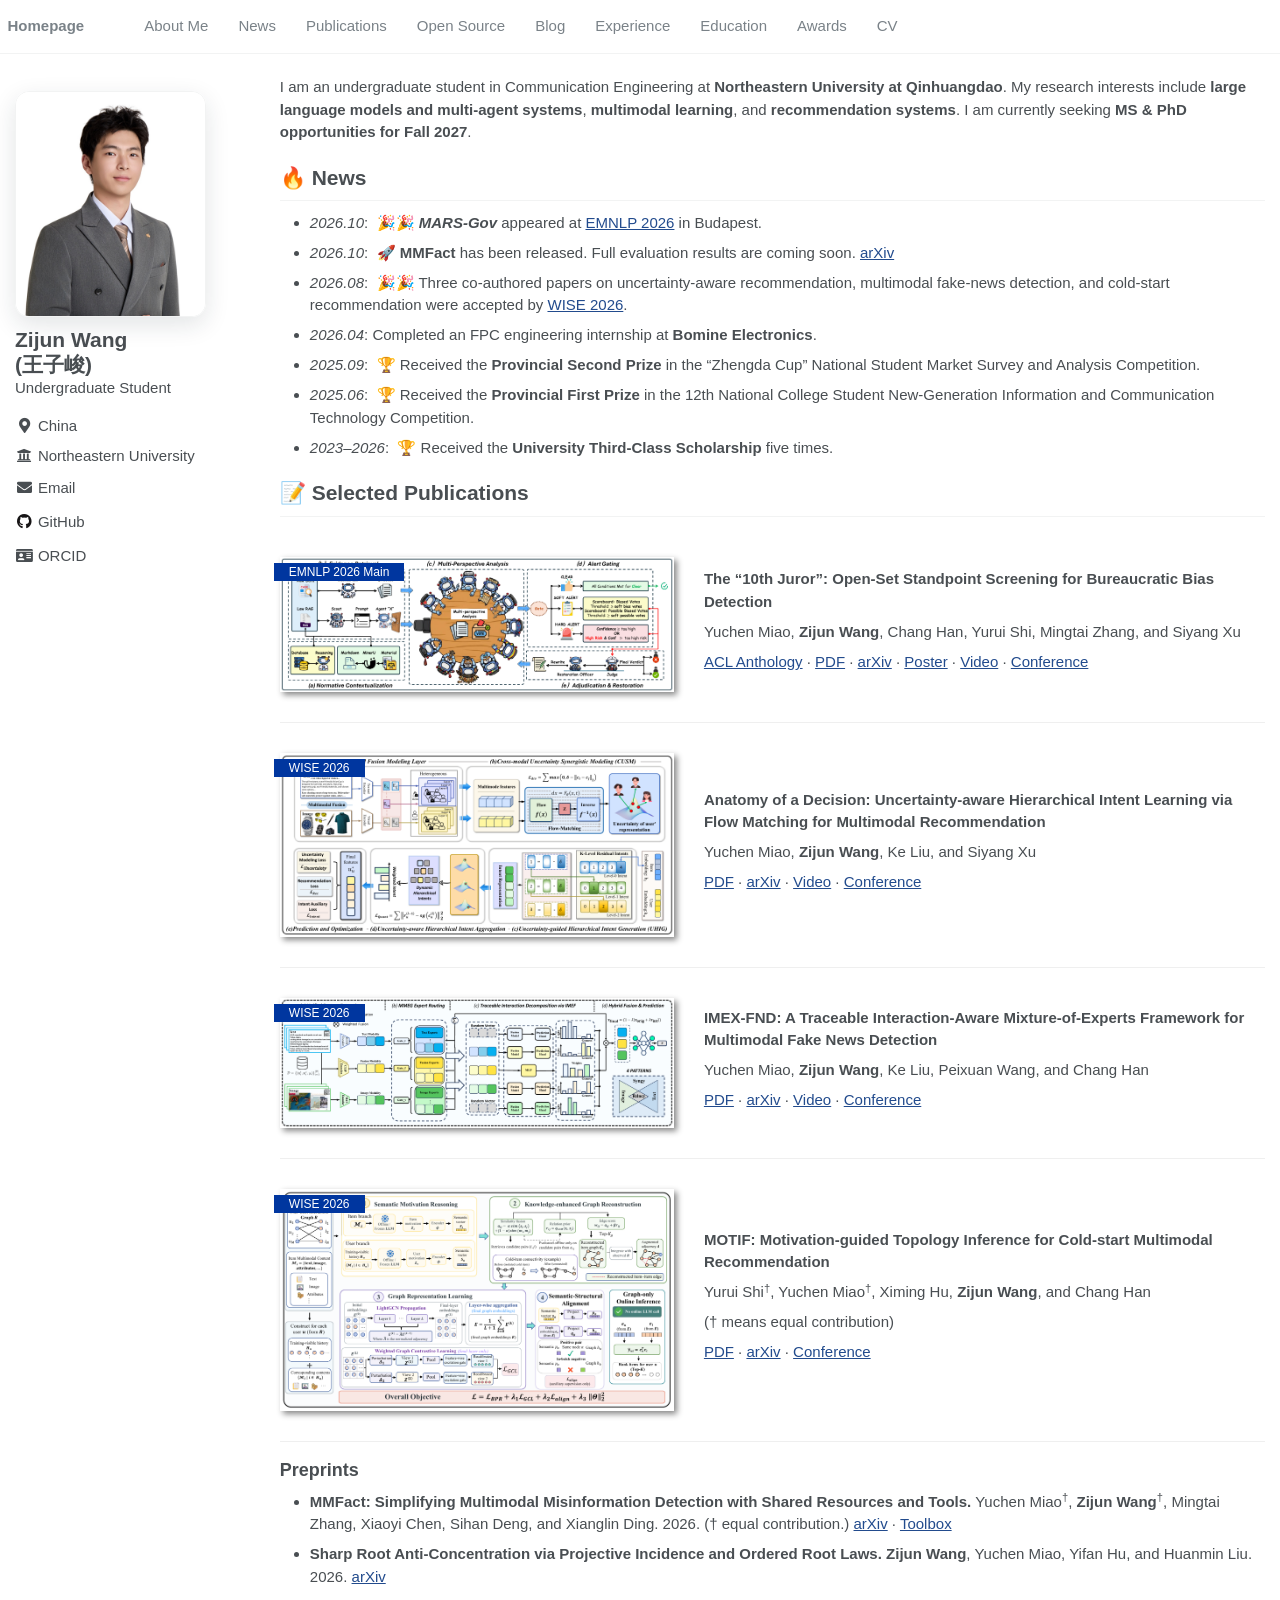
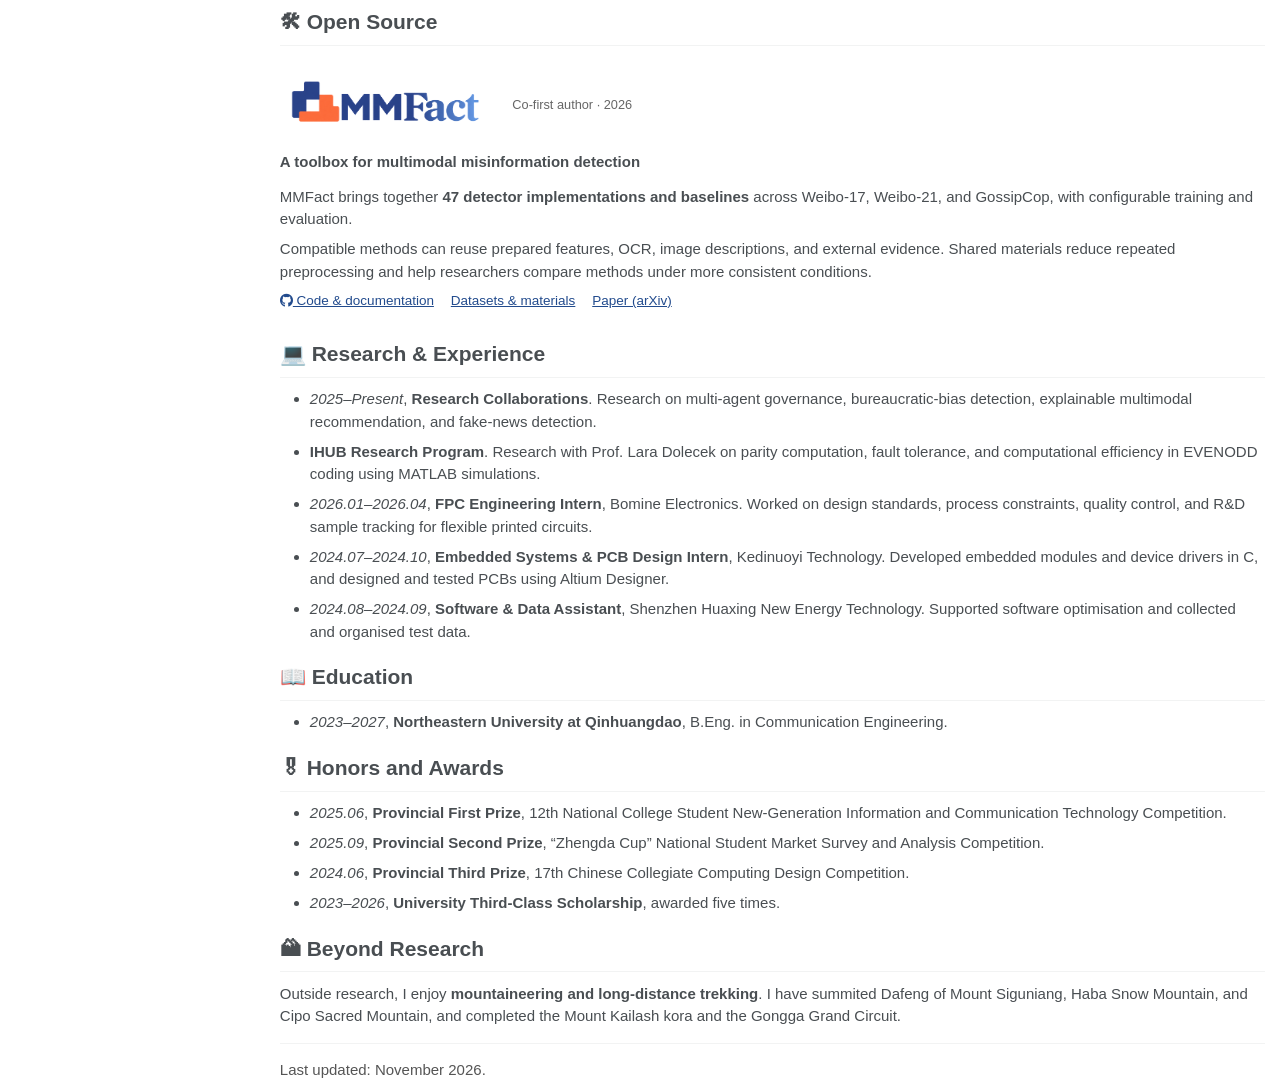
==== commit f561b03c: "Update MARS-Gov and MMFact news announcements" ====
--- a/index.html
+++ b/index.html
@@ -78,8 +78,8 @@
 
           <h1 id="news">🔥 News</h1>
           <ul>
-            <li><em>2026.10</em>: &nbsp;🎉 We released <a href="#mmfact"><strong>MMFact</strong></a>, a toolbox with shared materials and experimental tools for multimodal misinformation detection.</li>
-            <li><em>2026.08</em>: &nbsp;🎉🎉 Our paper on open-set standpoint screening was accepted by the <a href="https://2026.emnlp.org/">EMNLP 2026 Main Conference</a>.</li>
+            <li><em>2026.10</em>: &nbsp;🎉🎉 <strong><em>MARS-Gov</em></strong> appeared at <a href="https://2026.emnlp.org/">EMNLP 2026</a> in Budapest.</li>
+            <li><em>2026.10</em>: &nbsp;🚀 <strong>MMFact</strong> has been released. Full evaluation results are coming soon. <a href="https://arxiv.org/abs/2610.34162">arXiv</a></li>
             <li><em>2026.08</em>: &nbsp;🎉🎉 Three co-authored papers on uncertainty-aware recommendation, multimodal fake-news detection, and cold-start recommendation were accepted by <a href="https://conferences.sigappfr.org/wise2026/">WISE 2026</a>.</li>
             <li><em>2026.04</em>: Completed an FPC engineering internship at <strong>Bomine Electronics</strong>.</li>
             <li><em>2025.09</em>: &nbsp;🏆 Received the <strong>Provincial Second Prize</strong> in the “Zhengda Cup” National Student Market Survey and Analysis Competition.</li>
@@ -187,7 +187,7 @@
           <p>Outside research, I enjoy <strong>mountaineering and long-distance trekking</strong>. I have summited Dafeng of Mount Siguniang, Haba Snow Mountain, and Cipo Sacred Mountain, and completed the Mount Kailash kora and the Gongga Grand Circuit.</p>
 
           <hr>
-          <p class="last-updated">Last updated: October 2026.</p>
+          <p class="last-updated">Last updated: November 2026.</p>
         </div>
       </div>
     </article>
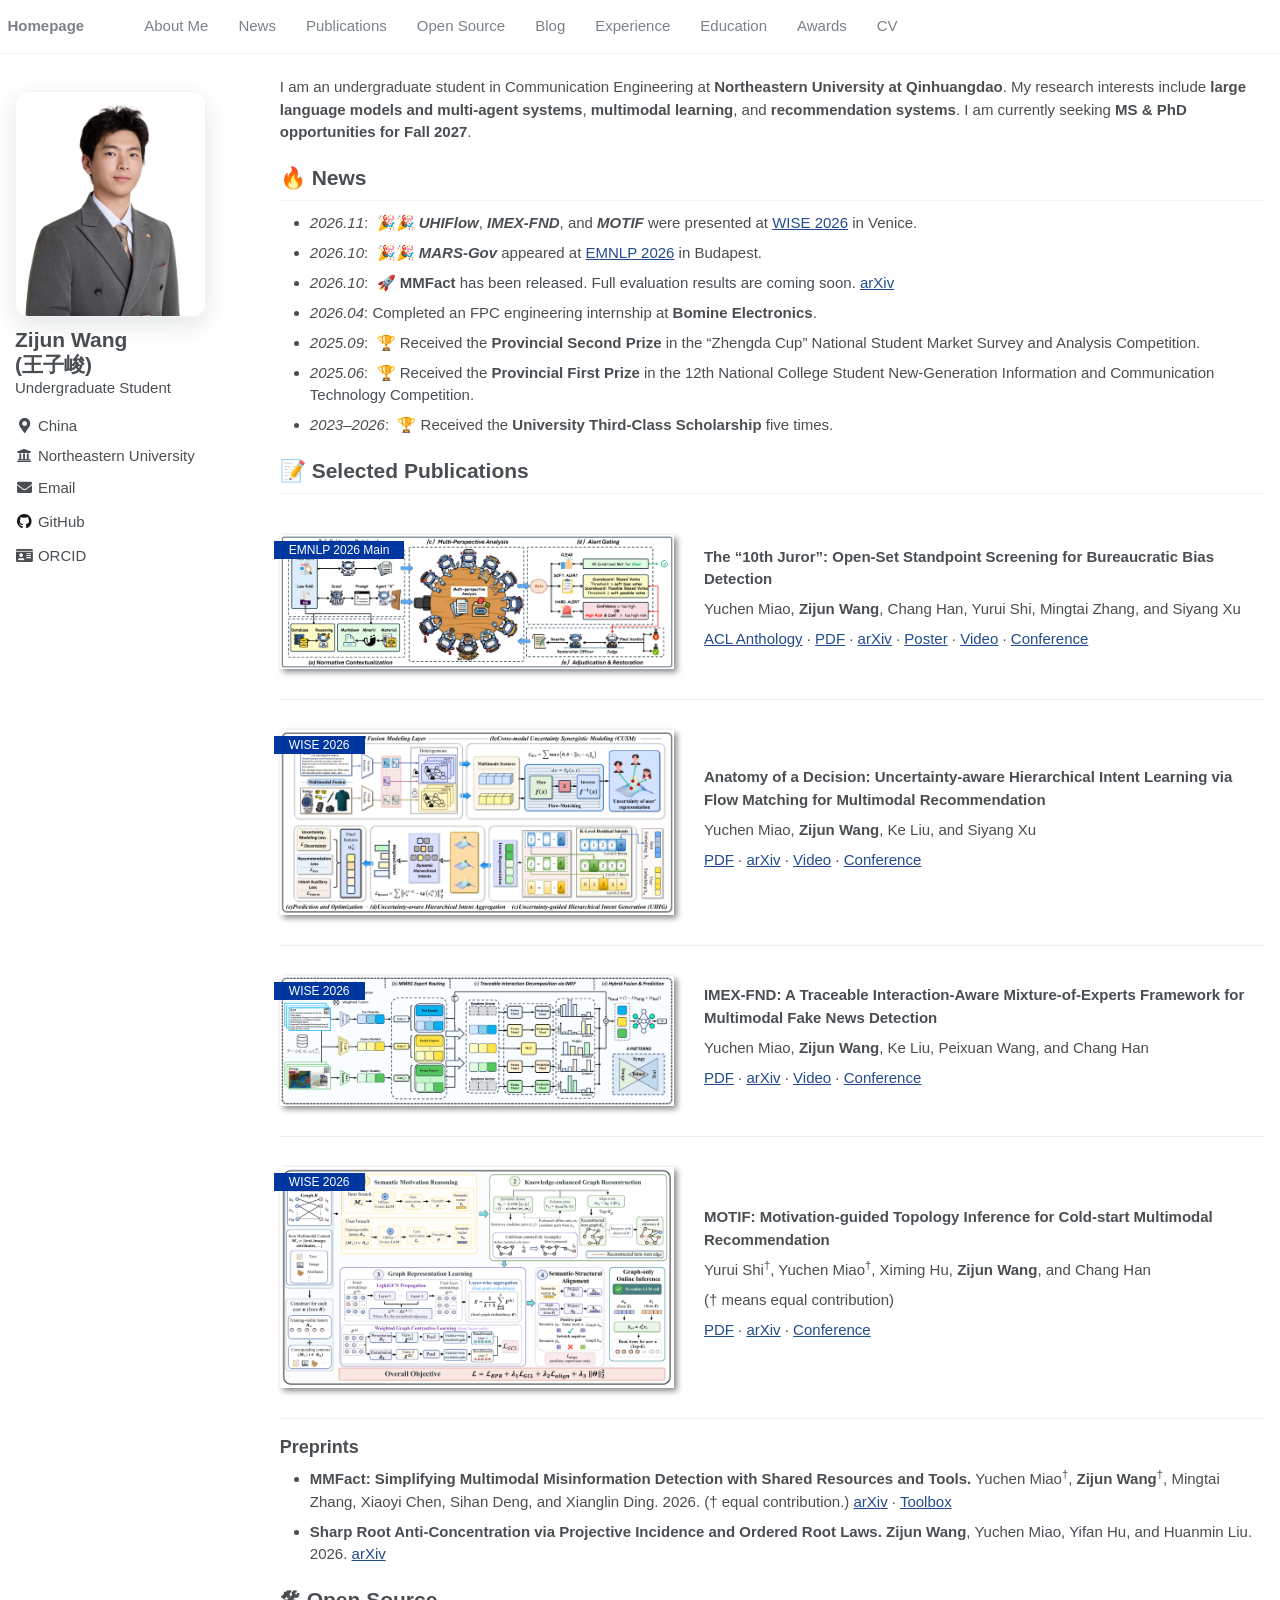
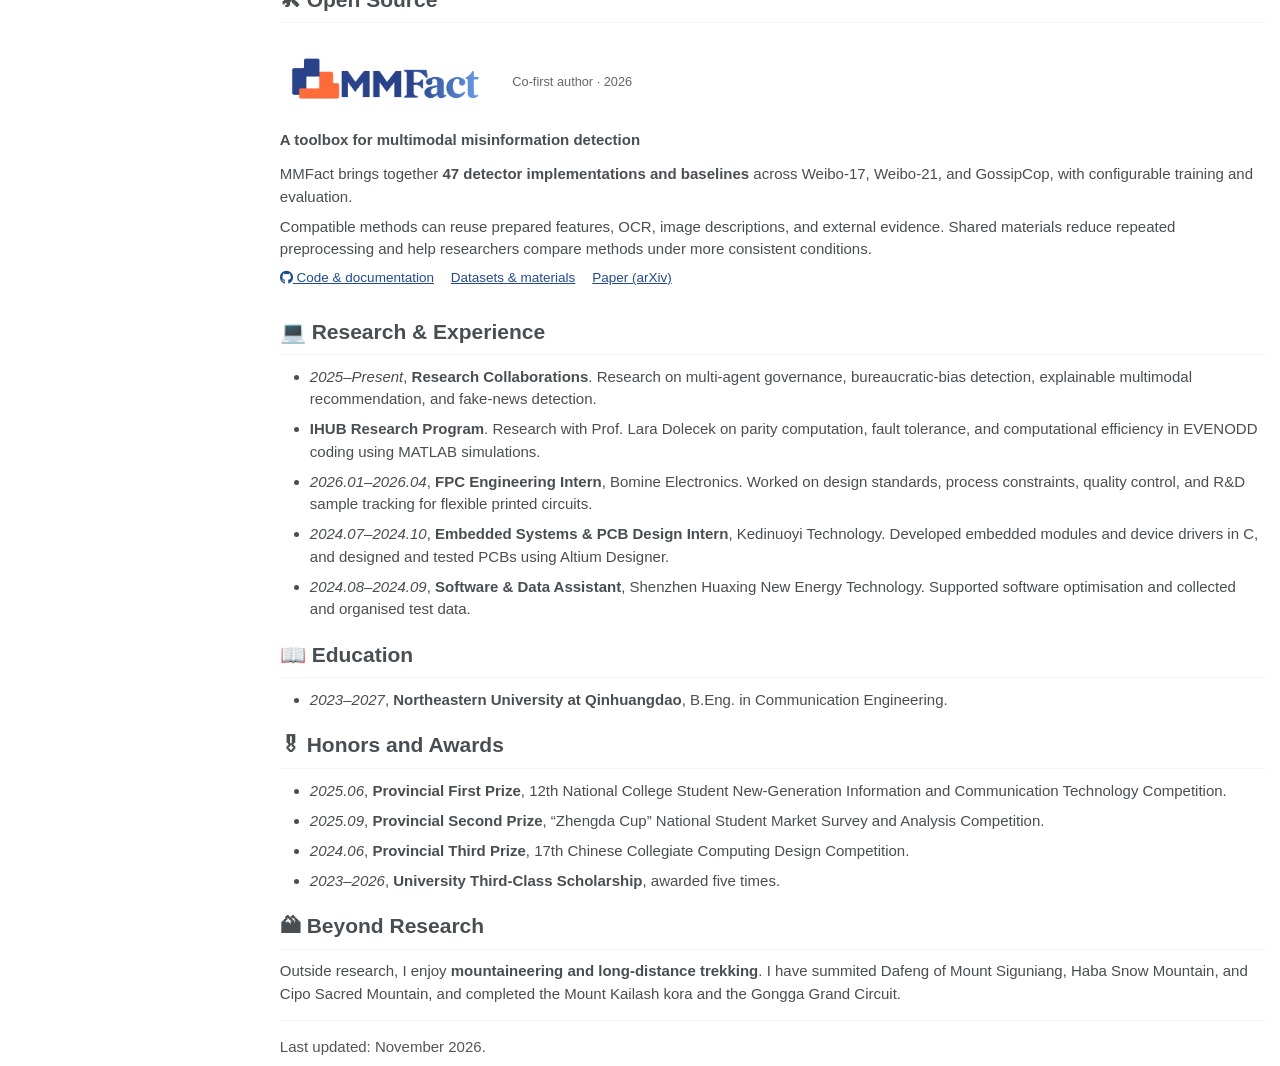
==== commit 9d97d06c: "Update WISE news with November paper presentations" ====
--- a/index.html
+++ b/index.html
@@ -78,9 +78,9 @@
 
           <h1 id="news">🔥 News</h1>
           <ul>
+            <li><em>2026.11</em>: &nbsp;🎉🎉 <strong><em>UHIFlow</em></strong>, <strong><em>IMEX-FND</em></strong>, and <strong><em>MOTIF</em></strong> were presented at <a href="https://conferences.sigappfr.org/wise2026/">WISE 2026</a> in Venice.</li>
             <li><em>2026.10</em>: &nbsp;🎉🎉 <strong><em>MARS-Gov</em></strong> appeared at <a href="https://2026.emnlp.org/">EMNLP 2026</a> in Budapest.</li>
             <li><em>2026.10</em>: &nbsp;🚀 <strong>MMFact</strong> has been released. Full evaluation results are coming soon. <a href="https://arxiv.org/abs/2610.34162">arXiv</a></li>
-            <li><em>2026.08</em>: &nbsp;🎉🎉 Three co-authored papers on uncertainty-aware recommendation, multimodal fake-news detection, and cold-start recommendation were accepted by <a href="https://conferences.sigappfr.org/wise2026/">WISE 2026</a>.</li>
             <li><em>2026.04</em>: Completed an FPC engineering internship at <strong>Bomine Electronics</strong>.</li>
             <li><em>2025.09</em>: &nbsp;🏆 Received the <strong>Provincial Second Prize</strong> in the “Zhengda Cup” National Student Market Survey and Analysis Competition.</li>
             <li><em>2025.06</em>: &nbsp;🏆 Received the <strong>Provincial First Prize</strong> in the 12th National College Student New-Generation Information and Communication Technology Competition.</li>
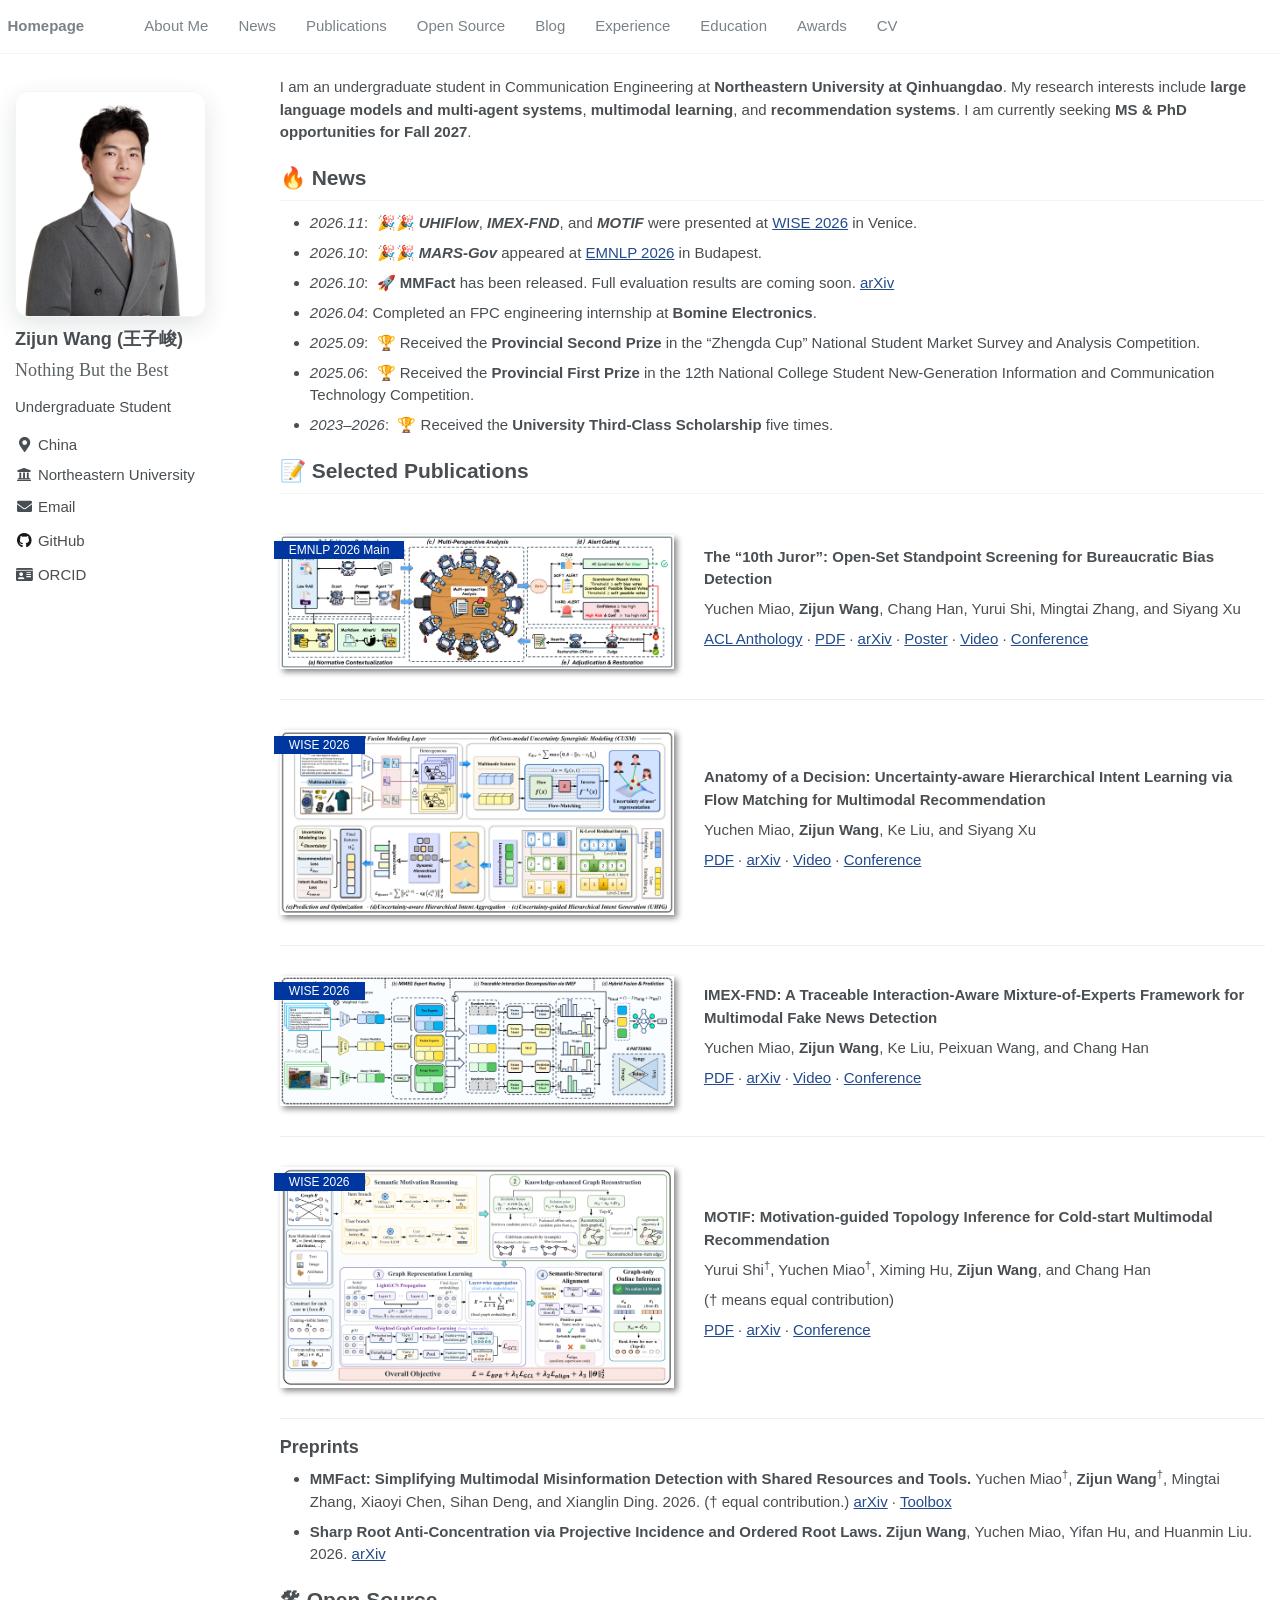
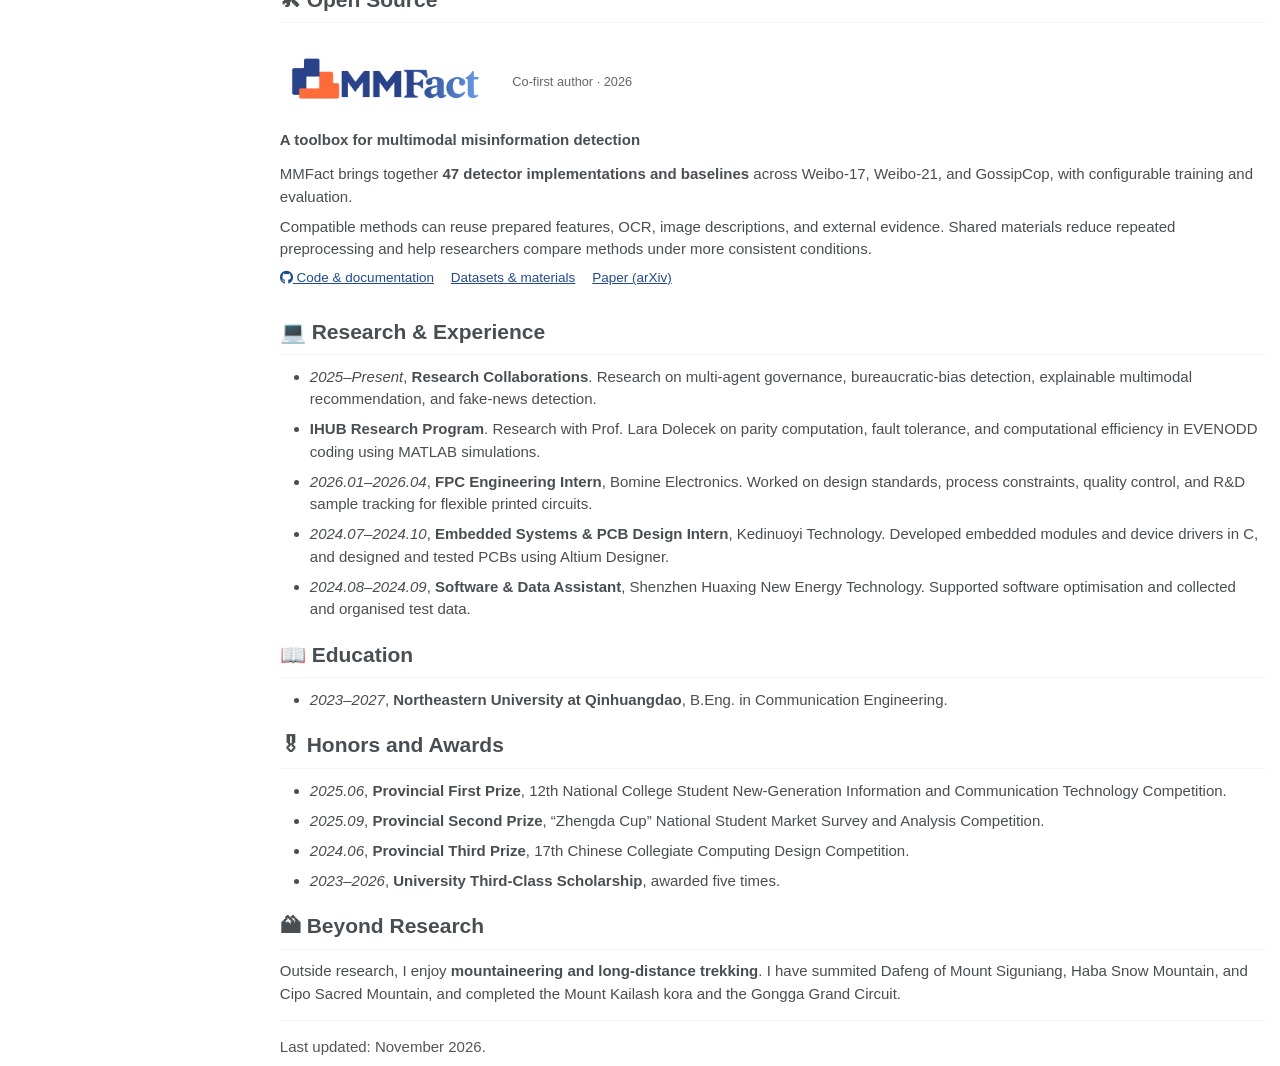
==== commit b9474903: "Keep profile name on one line and add calligraphic signature" ====
--- a/index.html
+++ b/index.html
@@ -16,7 +16,7 @@
   <meta name="twitter:card" content="summary_large_image">
   <link rel="icon" type="image/jpeg" href="assets/img/portrait.jpg">
   <link rel="stylesheet" href="assets/css/academic.css">
-  <link rel="stylesheet" href="styles.css?v=20261028-open-source">
+  <link rel="stylesheet" href="styles.css?v=20261113-profile">
   <script src="main.js" defer></script>
 </head>
 <body>
@@ -51,6 +51,12 @@
         </div>
         <div class="author__content">
           <h3 class="author__name" itemprop="name">Zijun Wang <span class="author__name-cn">(王子峻)</span></h3>
+          <p class="author__signature">Nothing But the Best</p>
+          <div class="author__urls_sm">
+            <a href="mailto:wangzj@mails.neu.edu.cn" aria-label="Email Zijun Wang"><i class="fas fa-fw fa-envelope" aria-hidden="true"></i></a>
+            <a href="https://github.com/sgzizi" aria-label="Zijun Wang on GitHub"><i class="fab fa-fw fa-github" aria-hidden="true"></i></a>
+            <a href="https://orcid.org/0009-0000-1725-4048" aria-label="Zijun Wang on ORCID"><i class="fas fa-fw fa-id-card" aria-hidden="true"></i></a>
+          </div>
         </div>
         <div class="author__urls-wrapper">
           <ul class="author__urls social-icons">
@@ -61,11 +67,6 @@
             <li><a href="https://github.com/sgzizi" itemprop="sameAs"><i class="fab fa-fw fa-github" aria-hidden="true"></i> GitHub</a></li>
             <li><a href="https://orcid.org/0009-0000-1725-4048" itemprop="sameAs"><i class="fas fa-fw fa-id-card" aria-hidden="true"></i> ORCID</a></li>
           </ul>
-          <div class="author__urls_sm">
-            <a href="mailto:wangzj@mails.neu.edu.cn" aria-label="Email Zijun Wang"><i class="fas fa-fw fa-envelope" aria-hidden="true"></i></a>
-            <a href="https://github.com/sgzizi" aria-label="Zijun Wang on GitHub"><i class="fab fa-fw fa-github" aria-hidden="true"></i></a>
-            <a href="https://orcid.org/0009-0000-1725-4048" aria-label="Zijun Wang on ORCID"><i class="fas fa-fw fa-id-card" aria-hidden="true"></i></a>
-          </div>
         </div>
       </div>
     </aside>
--- a/styles.css
+++ b/styles.css
@@ -1,8 +1,33 @@
 /* The shared academic theme is in assets/css/academic.css.
    Keep this file limited to navigation, accessibility, and content additions. */
+@font-face {
+  font-family: "Courgette";
+  src: url("assets/fonts/courgette-regular.ttf") format("truetype");
+  font-style: normal;
+  font-weight: 400;
+  font-display: swap;
+}
 .author__role { white-space: normal; margin-bottom: 1em; }
 .author__affiliation { white-space: normal !important; }
+.author__content { min-width: 0; container-type: inline-size; }
+.sidebar .author__name {
+  margin-bottom: 0;
+  font-size: 1.1em;
+  font-size: clamp(.9rem, 9.5cqi, 1.4rem);
+  line-height: 1.35;
+  white-space: nowrap;
+}
 .author__name-cn { display: inline-block; white-space: nowrap; }
+.sidebar .author__signature {
+  margin: .35em 0 .75em;
+  color: #5c6266;
+  font-family: "Courgette", Baskerville, Georgia, serif;
+  font-size: clamp(15px, 9.5cqi, 19px);
+  font-style: normal;
+  font-weight: 400;
+  line-height: 1.4;
+  white-space: nowrap;
+}
 /* Match the supplied framing reference while keeping the original white background. */
 .author__avatar--formal {
   display: block;
@@ -97,6 +122,9 @@
 .kvc { display: flex; gap: 1em; padding: .5em 0; border-bottom: 1px solid #eee; }
 .kvc .k { flex: 0 0 8em; font-weight: bold; }
 
+@media (min-width: 57.8125em) {
+  .author__content { width: max(100%, 11rem); }
+}
 @media (max-width: 64em) {
   .greedy-nav .visible-links { display: flex; flex-wrap: wrap; }
   .masthead__menu .masthead__menu-home-item { display: block !important; flex-basis: 100%; padding-right: 3em; }
@@ -110,7 +138,7 @@
 @media (max-width: 57.8124em) {
   .profile_box { flex-wrap: wrap; gap: .5em 0; }
   .author__content { flex: 1; }
-  .author__urls-wrapper { margin-left: 0; }
+  .author__urls-wrapper { display: none; }
   .author__urls_sm { display: flex; padding: .25em 0 .25em .25em; }
   .author__urls_sm a { display: inline-flex; align-items: center; justify-content: center; min-width: 32px; min-height: 36px; }
 }
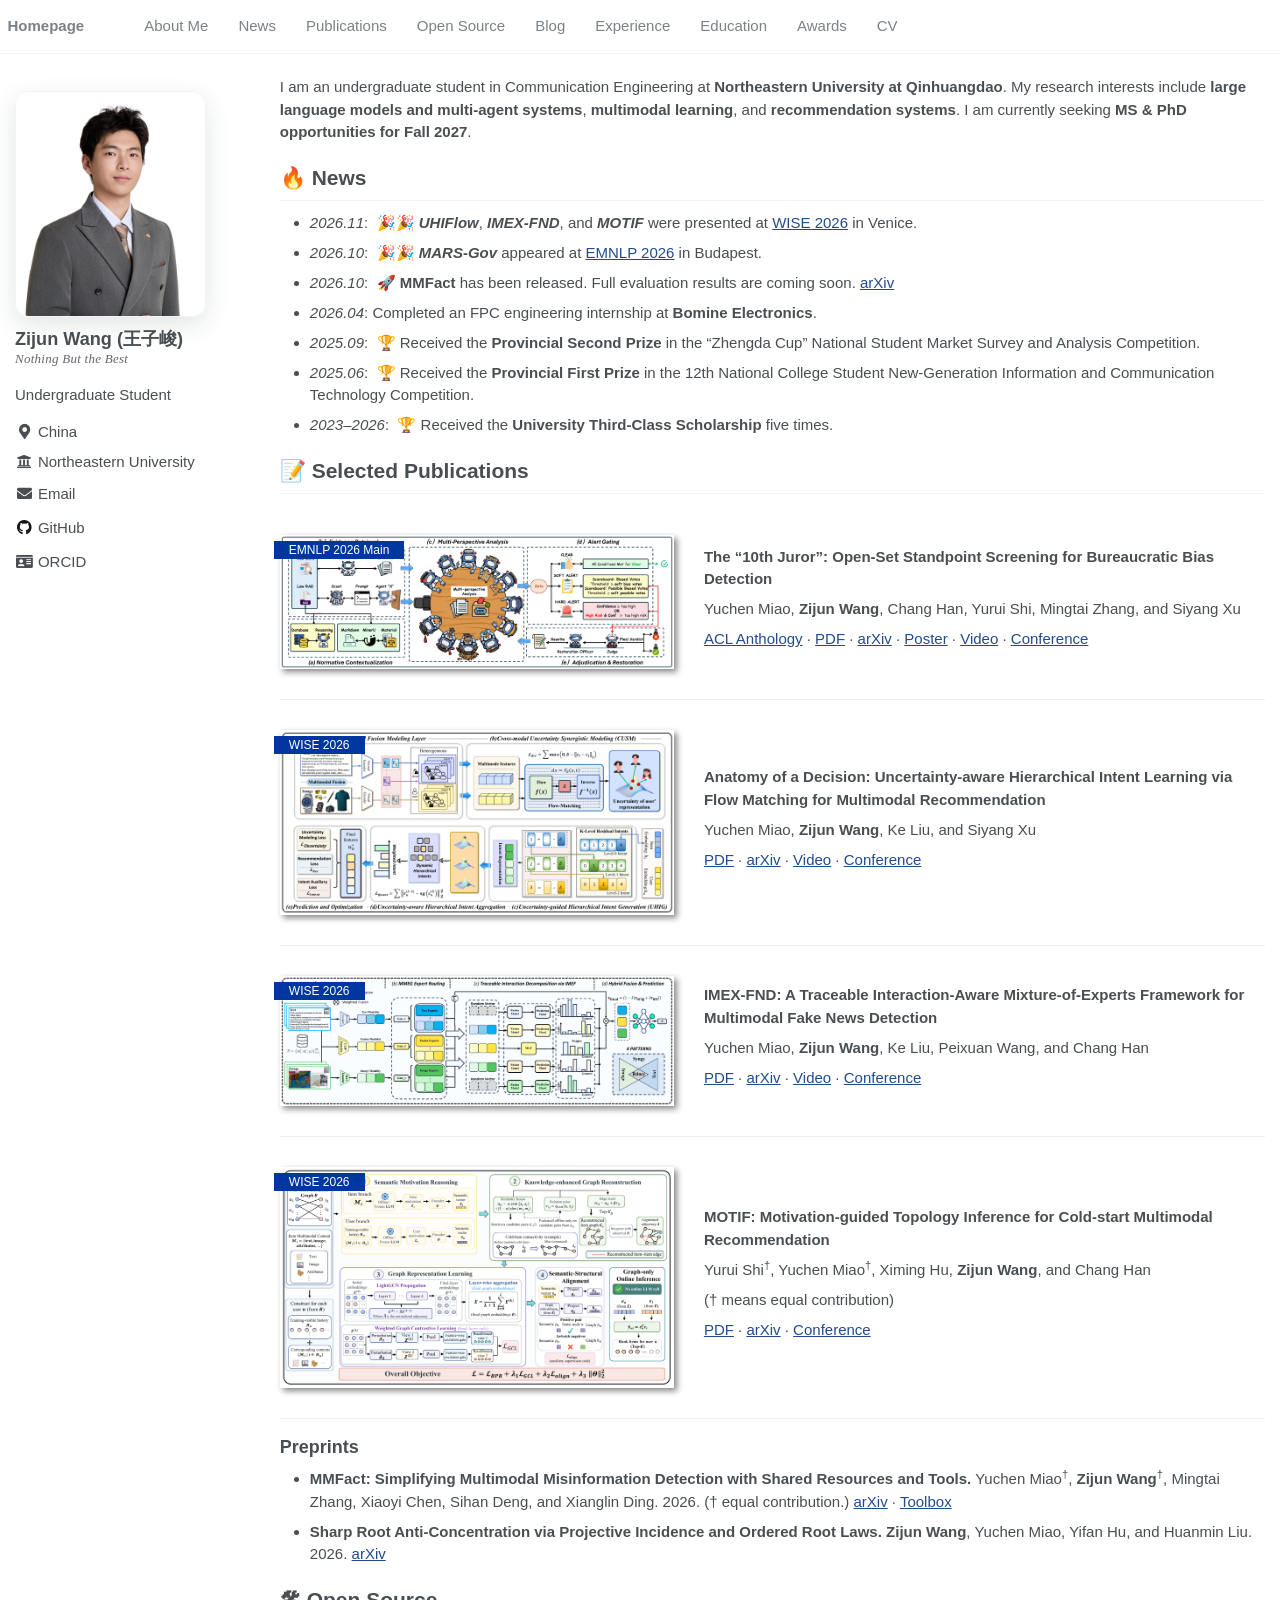
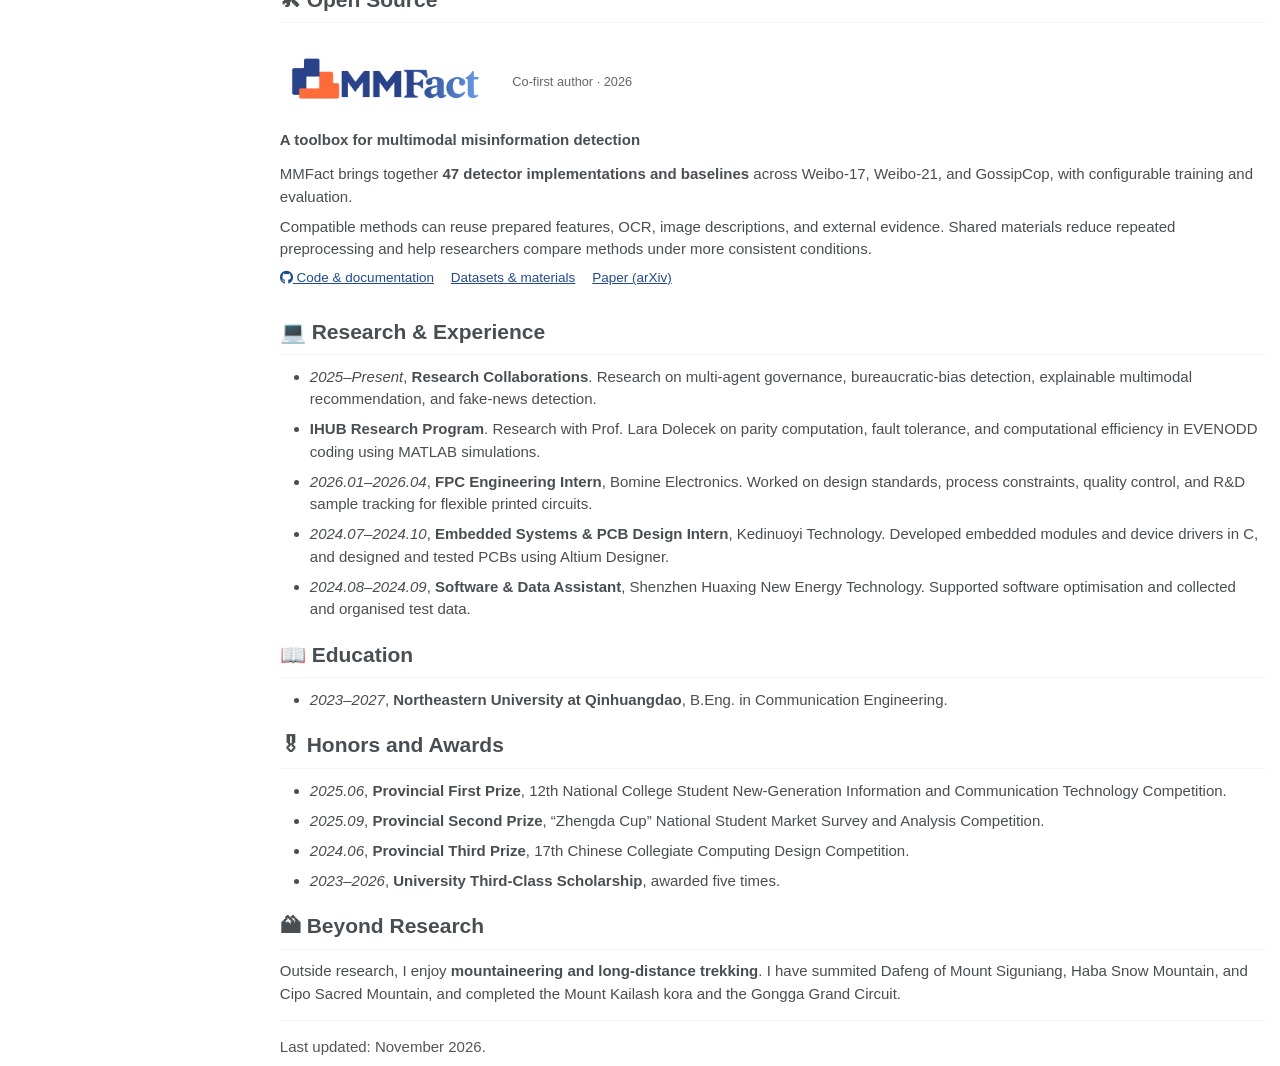
==== commit 0545d27f: "Match reference signature typography with Baskerville italics" ====
--- a/index.html
+++ b/index.html
@@ -16,7 +16,7 @@
   <meta name="twitter:card" content="summary_large_image">
   <link rel="icon" type="image/jpeg" href="assets/img/portrait.jpg">
   <link rel="stylesheet" href="assets/css/academic.css">
-  <link rel="stylesheet" href="styles.css?v=20261113-profile">
+  <link rel="stylesheet" href="styles.css?v=20261113-signature-reference">
   <script src="main.js" defer></script>
 </head>
 <body>
@@ -51,7 +51,7 @@
         </div>
         <div class="author__content">
           <h3 class="author__name" itemprop="name">Zijun Wang <span class="author__name-cn">(王子峻)</span></h3>
-          <p class="author__signature">Nothing But the Best</p>
+          <p class="author__signature" lang="en">Nothing But the Best</p>
           <div class="author__urls_sm">
             <a href="mailto:wangzj@mails.neu.edu.cn" aria-label="Email Zijun Wang"><i class="fas fa-fw fa-envelope" aria-hidden="true"></i></a>
             <a href="https://github.com/sgzizi" aria-label="Zijun Wang on GitHub"><i class="fab fa-fw fa-github" aria-hidden="true"></i></a>
--- a/styles.css
+++ b/styles.css
@@ -1,12 +1,5 @@
 /* The shared academic theme is in assets/css/academic.css.
    Keep this file limited to navigation, accessibility, and content additions. */
-@font-face {
-  font-family: "Courgette";
-  src: url("assets/fonts/courgette-regular.ttf") format("truetype");
-  font-style: normal;
-  font-weight: 400;
-  font-display: swap;
-}
 .author__role { white-space: normal; margin-bottom: 1em; }
 .author__affiliation { white-space: normal !important; }
 .author__content { min-width: 0; container-type: inline-size; }
@@ -19,13 +12,14 @@
 }
 .author__name-cn { display: inline-block; white-space: nowrap; }
 .sidebar .author__signature {
-  margin: .35em 0 .75em;
-  color: #5c6266;
-  font-family: "Courgette", Baskerville, Georgia, serif;
-  font-size: clamp(15px, 9.5cqi, 19px);
-  font-style: normal;
+  margin: 8px 0 0;
+  color: #62686d;
+  font-family: Baskerville, Georgia, serif;
+  font-size: 13px;
+  font-style: italic;
   font-weight: 400;
-  line-height: 1.4;
+  line-height: 1.6;
+  letter-spacing: .02em;
   white-space: nowrap;
 }
 /* Match the supplied framing reference while keeping the original white background. */
@@ -125,6 +119,9 @@
 @media (min-width: 57.8125em) {
   .author__content { width: max(100%, 11rem); }
 }
+@media (min-width: 1200px) {
+  .sidebar .author__signature { margin-top: -2px; margin-bottom: 14px; }
+}
 @media (max-width: 64em) {
   .greedy-nav .visible-links { display: flex; flex-wrap: wrap; }
   .masthead__menu .masthead__menu-home-item { display: block !important; flex-basis: 100%; padding-right: 3em; }
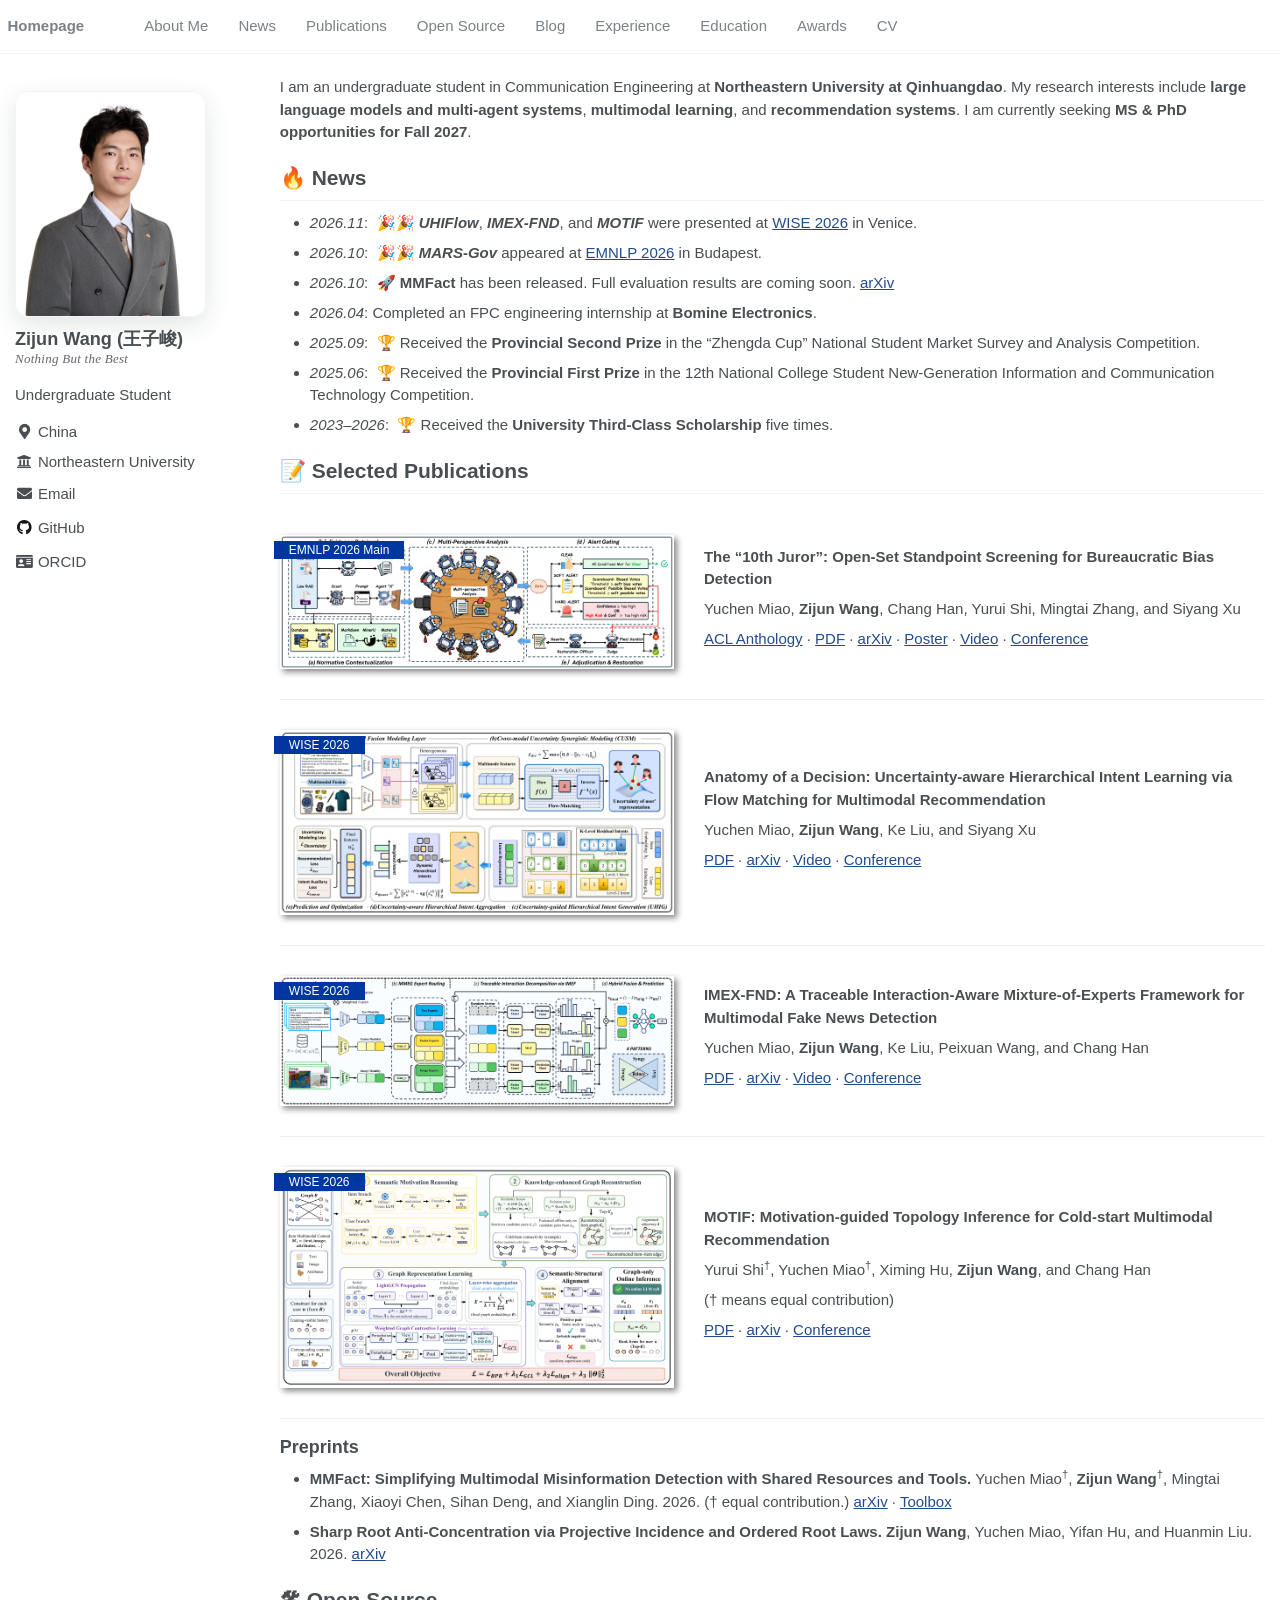
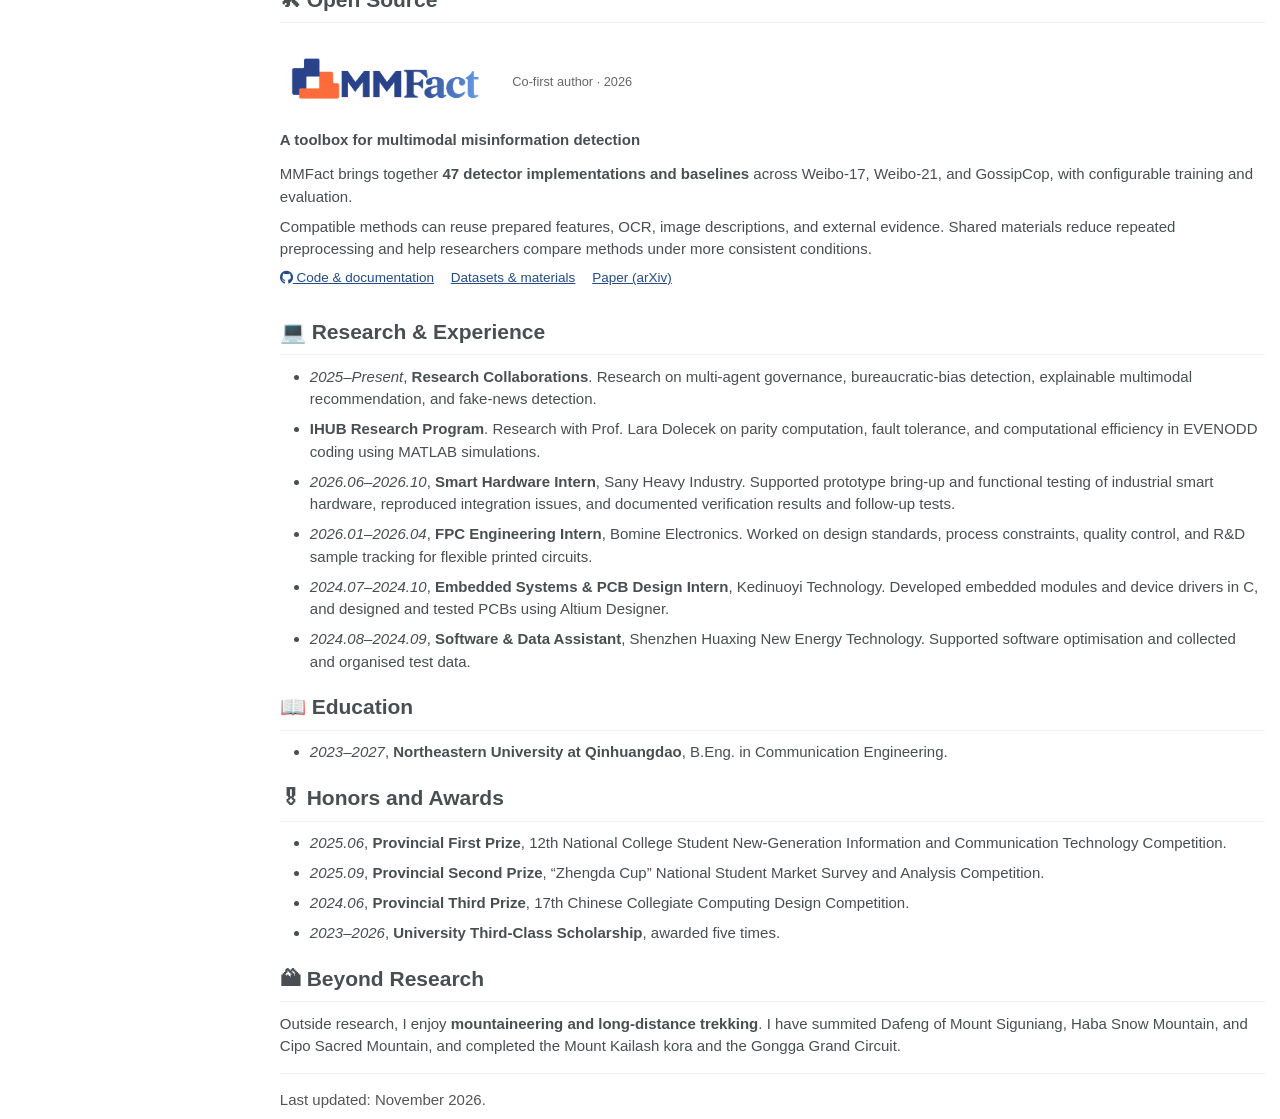
==== commit ff670d8f: "Add Sany Heavy Industry internship to homepage" ====
--- a/index.html
+++ b/index.html
@@ -36,7 +36,7 @@
             <li class="masthead__menu-item"><a href="#experience">Experience</a></li>
             <li class="masthead__menu-item"><a href="#education">Education</a></li>
             <li class="masthead__menu-item"><a href="#awards">Awards</a></li>
-            <li class="masthead__menu-item"><a href="assets/cv.pdf">CV</a></li>
+            <li class="masthead__menu-item"><a href="assets/cv.pdf?v=20261122">CV</a></li>
           </ul>
         </nav>
       </div>
@@ -166,6 +166,7 @@
           <ul>
             <li><em>2025–Present</em>, <strong>Research Collaborations</strong>. Research on multi-agent governance, bureaucratic-bias detection, explainable multimodal recommendation, and fake-news detection.</li>
             <li><strong>IHUB Research Program</strong>. Research with Prof. Lara Dolecek on parity computation, fault tolerance, and computational efficiency in EVENODD coding using MATLAB simulations.</li>
+            <li><em>2026.06–2026.10</em>, <strong>Smart Hardware Intern</strong>, Sany Heavy Industry. Supported prototype bring-up and functional testing of industrial smart hardware, reproduced integration issues, and documented verification results and follow-up tests.</li>
             <li><em>2026.01–2026.04</em>, <strong>FPC Engineering Intern</strong>, Bomine Electronics. Worked on design standards, process constraints, quality control, and R&amp;D sample tracking for flexible printed circuits.</li>
             <li><em>2024.07–2024.10</em>, <strong>Embedded Systems &amp; PCB Design Intern</strong>, Kedinuoyi Technology. Developed embedded modules and device drivers in C, and designed and tested PCBs using Altium Designer.</li>
             <li><em>2024.08–2024.09</em>, <strong>Software &amp; Data Assistant</strong>, Shenzhen Huaxing New Energy Technology. Supported software optimisation and collected and organised test data.</li>
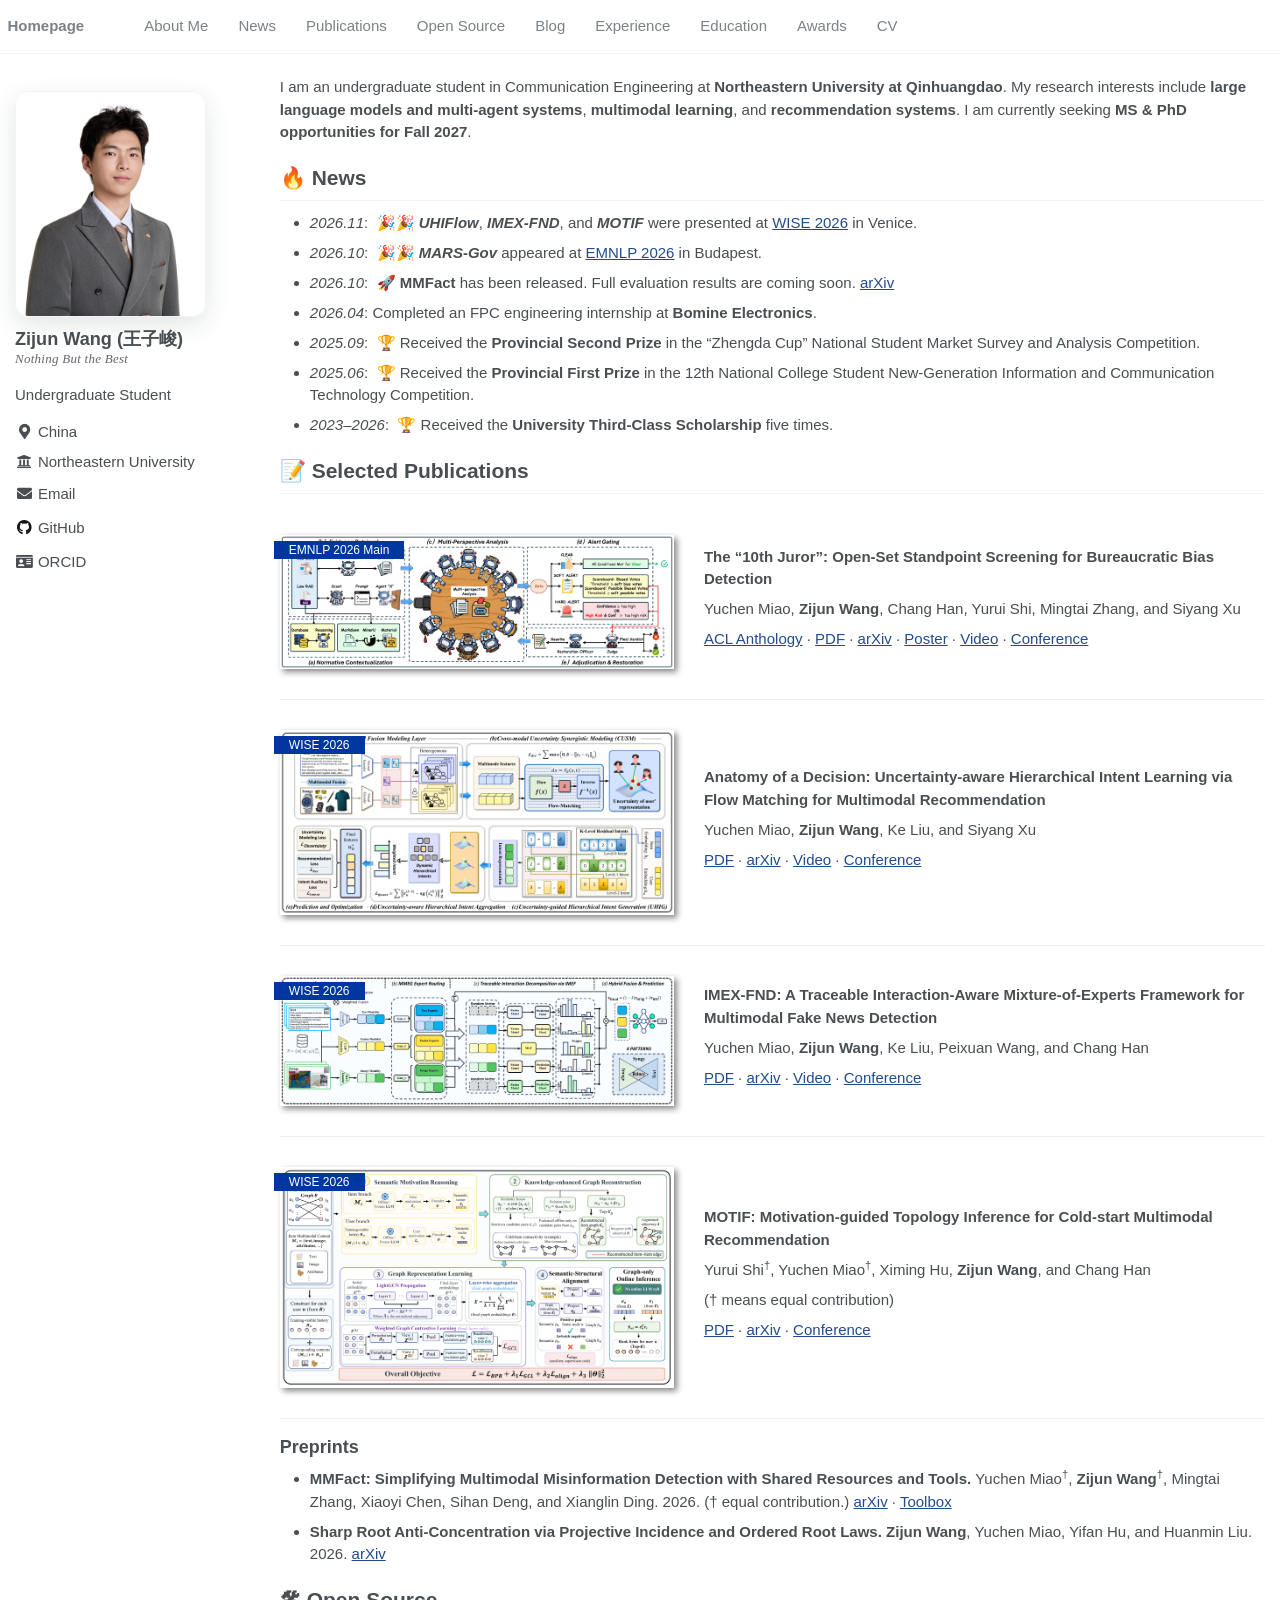
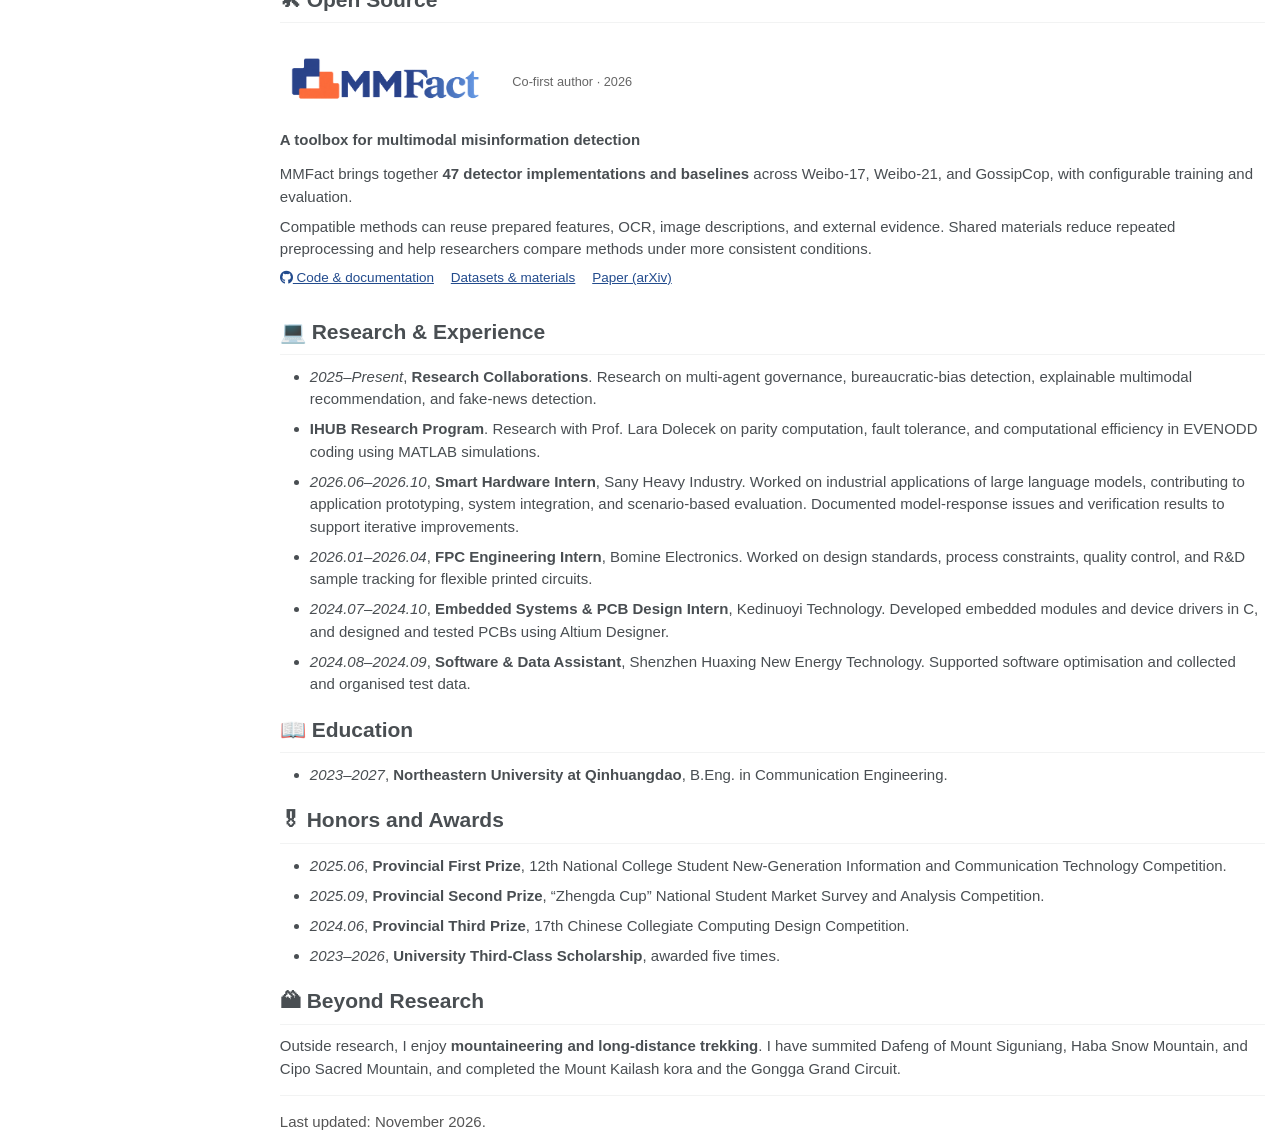
==== commit b3a557a8: "Refocus Sany internship on industrial LLM applications in homepage and CV" ====
--- a/index.html
+++ b/index.html
@@ -36,7 +36,7 @@
             <li class="masthead__menu-item"><a href="#experience">Experience</a></li>
             <li class="masthead__menu-item"><a href="#education">Education</a></li>
             <li class="masthead__menu-item"><a href="#awards">Awards</a></li>
-            <li class="masthead__menu-item"><a href="assets/cv.pdf?v=20261122">CV</a></li>
+            <li class="masthead__menu-item"><a href="assets/cv.pdf?v=20261122-ai-applications">CV</a></li>
           </ul>
         </nav>
       </div>
@@ -166,7 +166,7 @@
           <ul>
             <li><em>2025–Present</em>, <strong>Research Collaborations</strong>. Research on multi-agent governance, bureaucratic-bias detection, explainable multimodal recommendation, and fake-news detection.</li>
             <li><strong>IHUB Research Program</strong>. Research with Prof. Lara Dolecek on parity computation, fault tolerance, and computational efficiency in EVENODD coding using MATLAB simulations.</li>
-            <li><em>2026.06–2026.10</em>, <strong>Smart Hardware Intern</strong>, Sany Heavy Industry. Supported prototype bring-up and functional testing of industrial smart hardware, reproduced integration issues, and documented verification results and follow-up tests.</li>
+            <li><em>2026.06–2026.10</em>, <strong>Smart Hardware Intern</strong>, Sany Heavy Industry. Worked on industrial applications of large language models, contributing to application prototyping, system integration, and scenario-based evaluation. Documented model-response issues and verification results to support iterative improvements.</li>
             <li><em>2026.01–2026.04</em>, <strong>FPC Engineering Intern</strong>, Bomine Electronics. Worked on design standards, process constraints, quality control, and R&amp;D sample tracking for flexible printed circuits.</li>
             <li><em>2024.07–2024.10</em>, <strong>Embedded Systems &amp; PCB Design Intern</strong>, Kedinuoyi Technology. Developed embedded modules and device drivers in C, and designed and tested PCBs using Altium Designer.</li>
             <li><em>2024.08–2024.09</em>, <strong>Software &amp; Data Assistant</strong>, Shenzhen Huaxing New Energy Technology. Supported software optimisation and collected and organised test data.</li>
